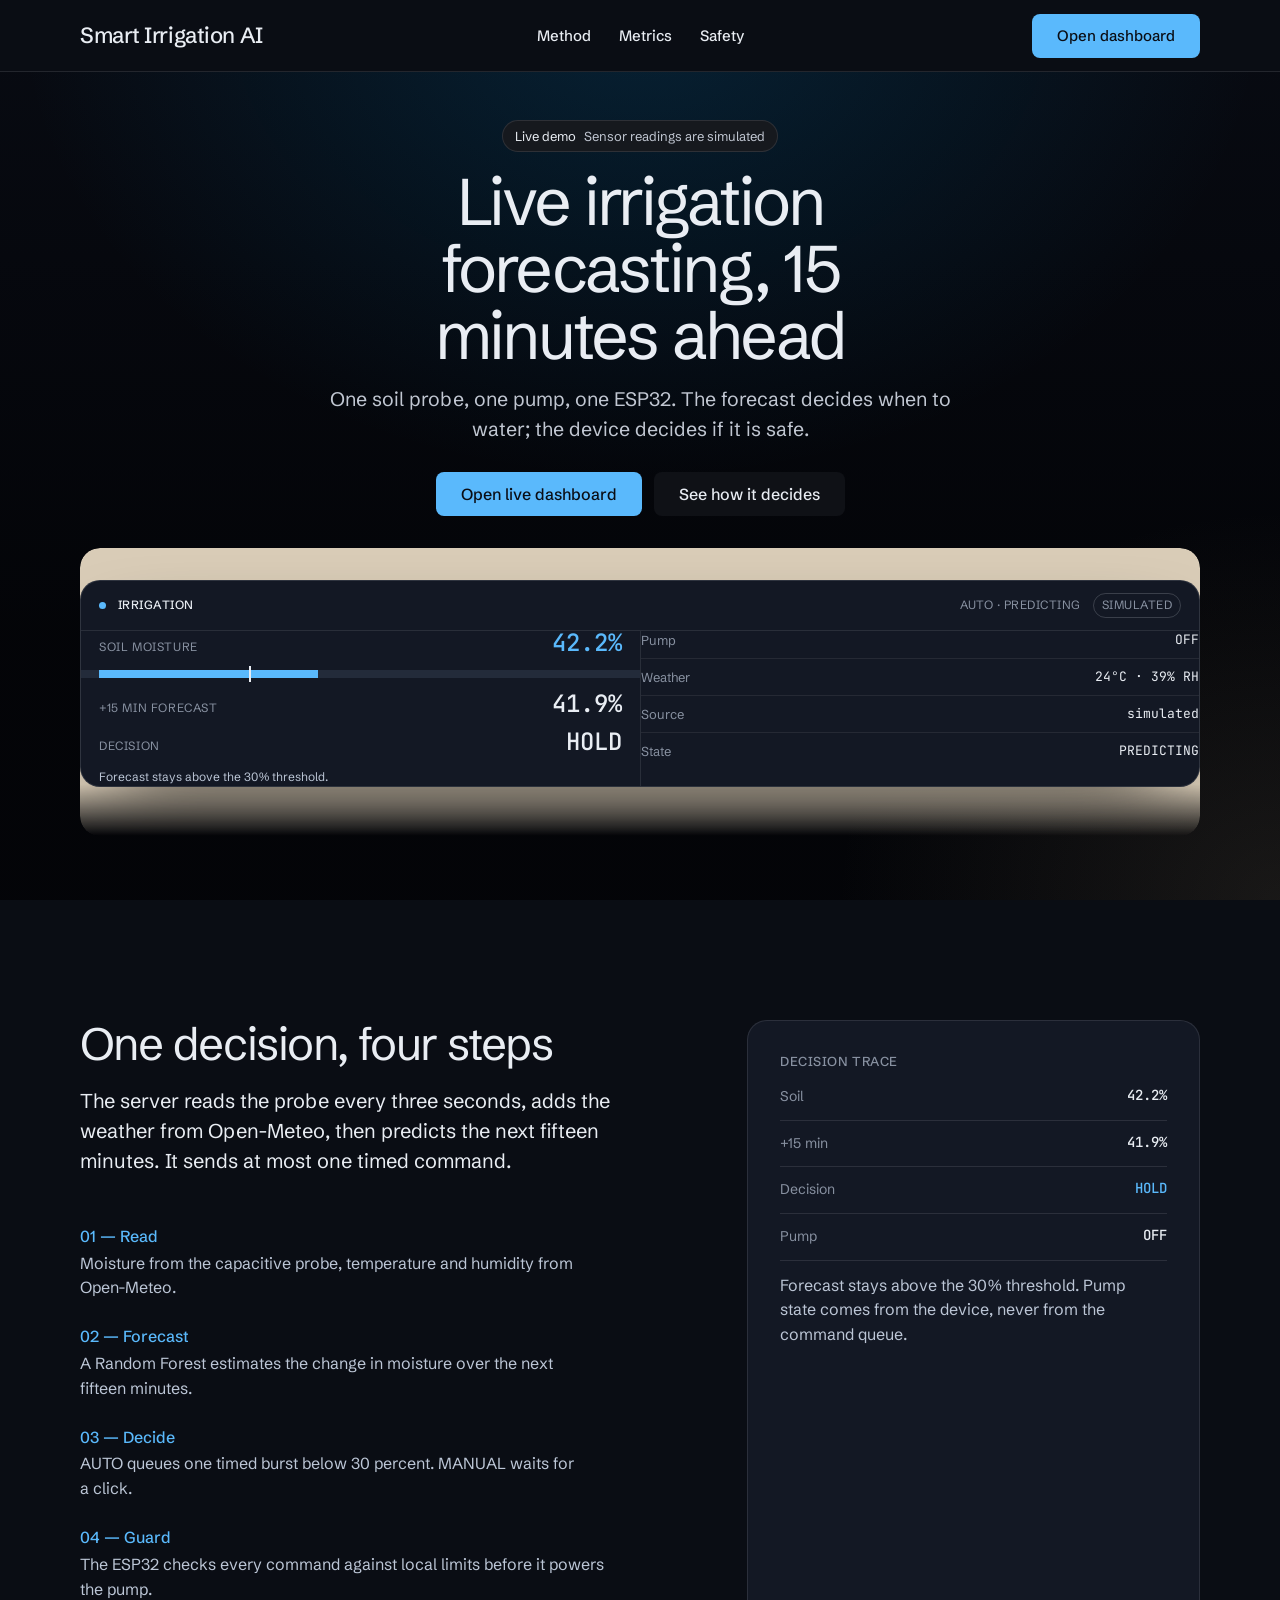
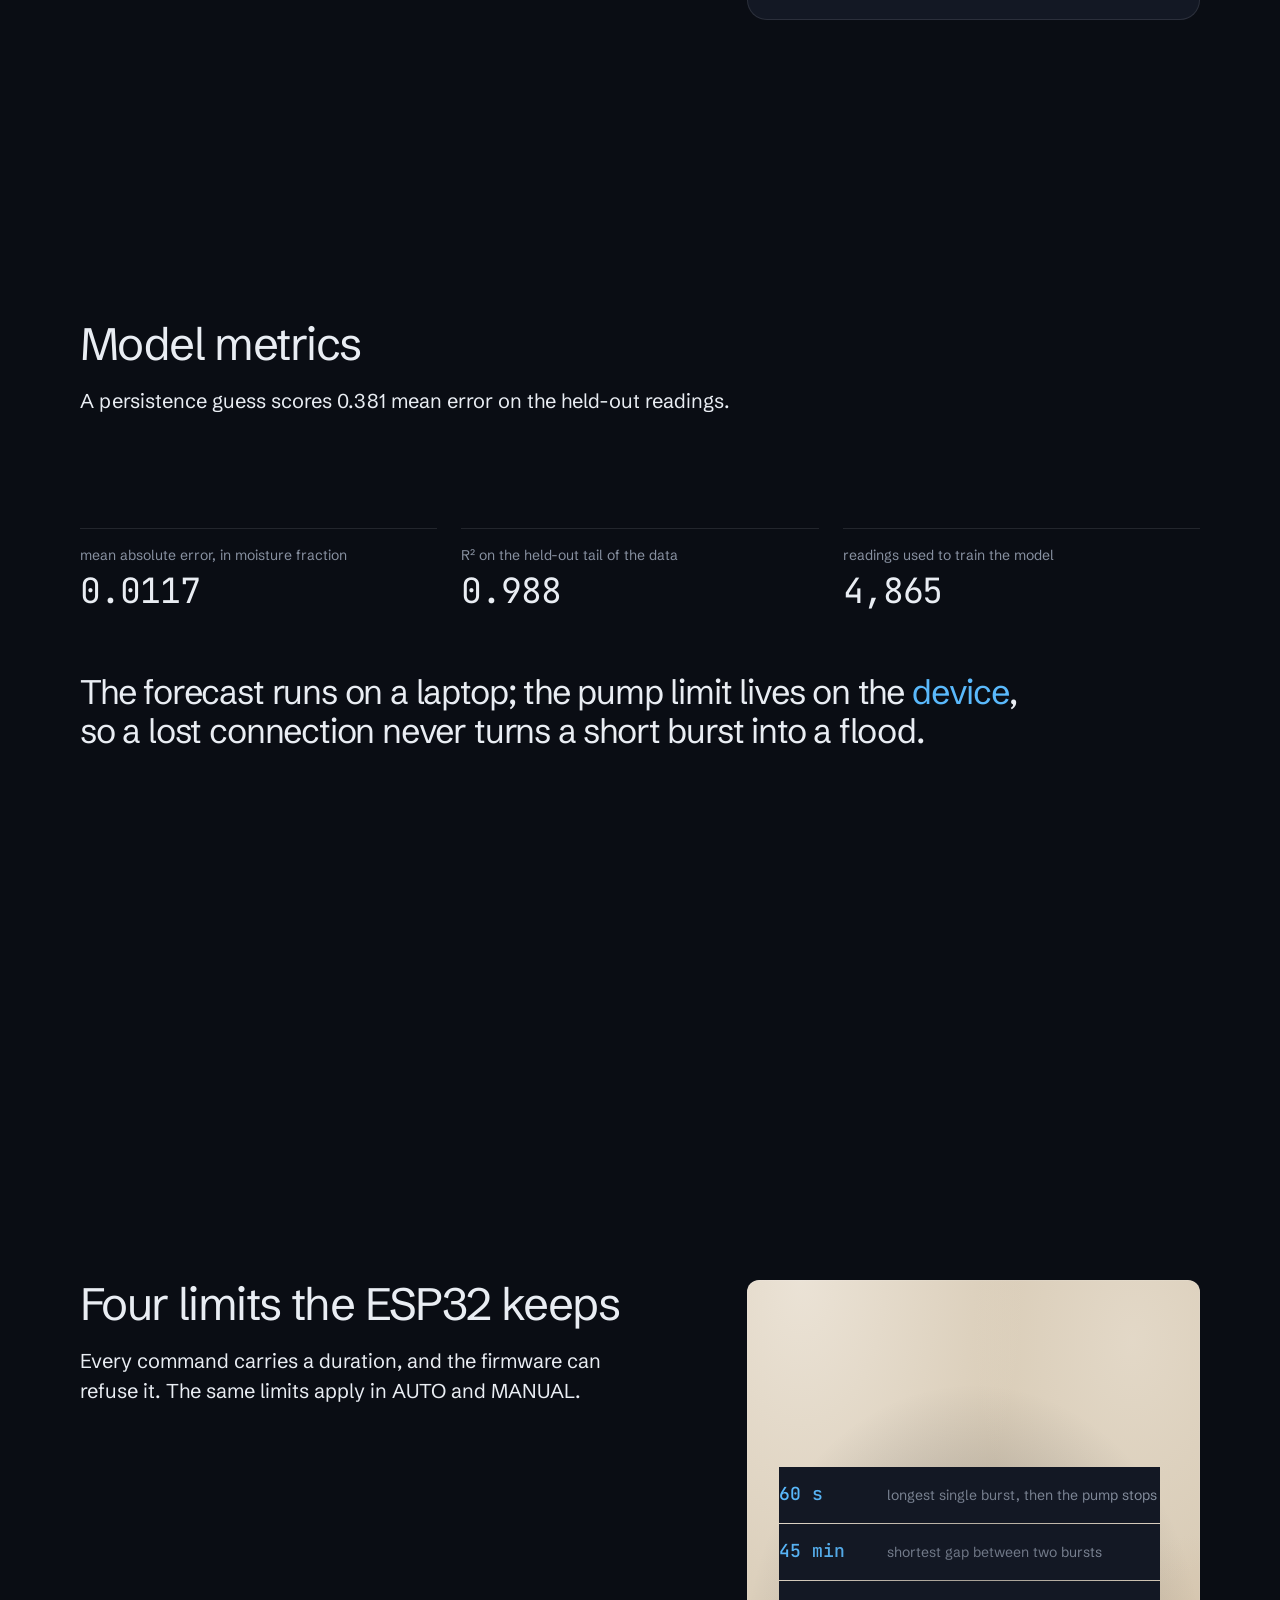
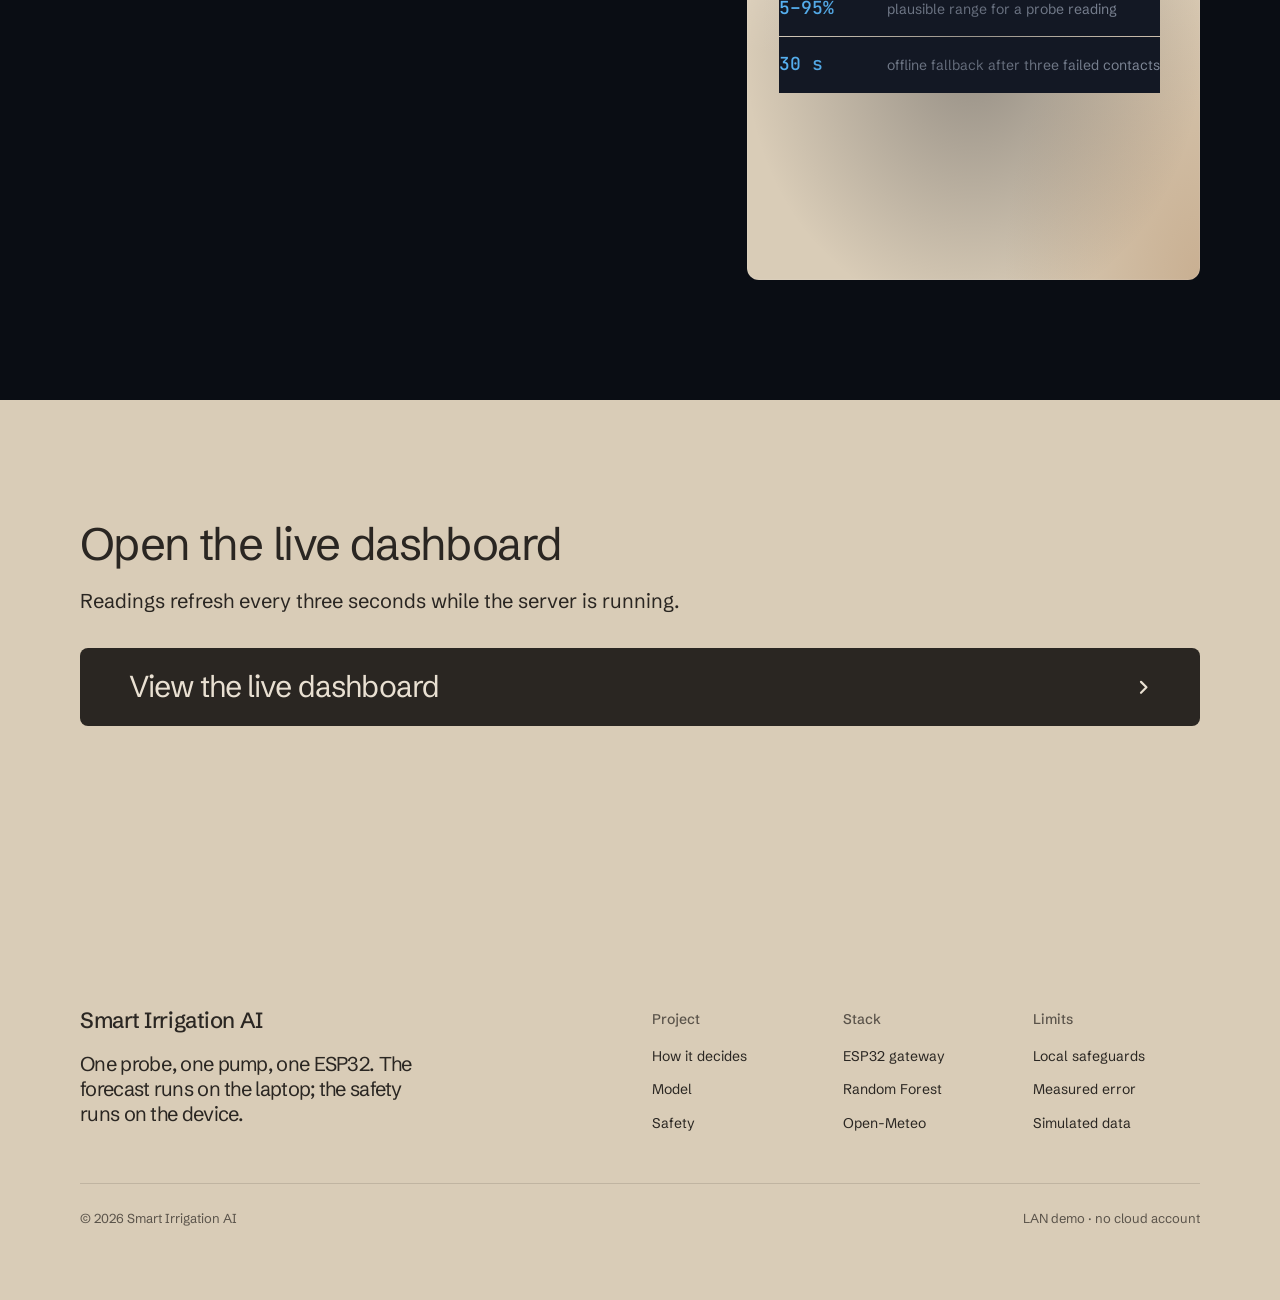
==== site/index.html @ a6241769 "feat: add public project site served at /site/" ====
<!doctype html>
<!-- type: software
     deal: hero centred, nav-centre, close-type, footer-statement, surface-pairs, tonal buttons, wordmark;
     grounds deep on the hero and topglow over the nav and hero; effect none (no shader for this build);
     moment word-highlight in the proof statement. Palette blue-black-cornflower: a near-black ground and
     a blue accent suit an AI tool and keep the live readout, not the page, the brightest thing on screen. -->
<html lang="en" data-type="software" data-radius="soft" data-ground="sand" data-buttons="tonal" data-motion>
<head>
<meta charset="utf-8">
<meta name="viewport" content="width=device-width, initial-scale=1, viewport-fit=cover">
<title>Smart Irrigation AI: live irrigation forecasting for one probe and one pump</title>
<meta name="description" content="A Random Forest forecasts soil moisture fifteen minutes ahead from one probe and the weather. The live dashboard shows every decision, and the ESP32 enforces the pump limits locally.">
<meta property="og:type" content="website">
<meta property="og:title" content="Smart Irrigation AI: live irrigation forecasting for one probe and one pump">
<meta property="og:description" content="One soil probe, one pump, one ESP32. See the forecast and the pump decision update live.">
<meta name="twitter:card" content="summary_large_image">
<link rel="icon" href="favicon.svg" type="image/svg+xml">
<meta name="theme-color" content="#0a0d14">
<!-- <link rel="canonical" href="https://the-client-domain.example/"> -->
<meta name="site-kind" content="software">
<meta name="page-type" content="software">
<link rel="preconnect" href="https://fonts.googleapis.com">
<link rel="preconnect" href="https://fonts.gstatic.com" crossorigin>
<link href="https://fonts.googleapis.com/css2?family=Schibsted+Grotesk:wght@400..700&family=JetBrains+Mono:wght@400..500&display=swap" rel="stylesheet">
<link rel="stylesheet" href="assets/system.css">
<link rel="stylesheet" href="assets/ui/cards.css">
<link rel="stylesheet" href="assets/motion/motion.css">
<link rel="stylesheet" href="assets/backgrounds/backgrounds.css">
<link rel="stylesheet" href="assets/layout/layout.css">
<link rel="stylesheet" href="assets/icons/icon.css">
<style>
:root {
  --p-bg: #0a0d14; --p-surface: #131824; --p-ink: #e9edf3; --p-muted: #8891a1;
  --p-accent: #5ab9fc; --p-accent-ink: #0a0d14; --p-action: #5ab9fc; --p-action-ink: #0a0d14;
  --p-inv-bg: #e9edf3; --p-inv-surface: #d7dbe1; --p-inv-ink: #0a0d14; --p-inv-muted: #54575f;
  --p-inv-accent: #0a0d14; --p-inv-accent-ink: #e9edf3; --p-inv-action: #0a0d14; --p-inv-action-ink: #e9edf3;
  --font-display: "Schibsted Grotesk", system-ui, sans-serif;
  --font-text: "Schibsted Grotesk", system-ui, sans-serif;
  --font-mono: "JetBrains Mono", ui-monospace, "SFMono-Regular", Menlo, Consolas, monospace;
  --display-weight: 400;
  --display-tracking: -0.035em;
  --display-tracking-xl: -0.042em;
  --ly-scale: 0.98;
}
</style>
<script>document.documentElement.classList.add('m-enter');setTimeout(()=>document.documentElement.classList.add('m-enter-done'),700)</script>
<script src="assets/backgrounds/backgrounds.js"></script>
<script>document.documentElement.classList.add('mo-js');setTimeout(()=>document.documentElement.classList.add('mo-safe'),2500)</script>
<link rel="modulepreload" href="assets/moments/moments.js">
<link rel="modulepreload" href="assets/moments/lib.js">
<link rel="modulepreload" href="assets/moments/word-highlight/moment.js">
<link rel="stylesheet" href="assets/moments/word-highlight/moment.css">
<style>
  /* the live readout window: the dashboard's own five readouts, not a generic mock */
  .live-window { width: min(880px, calc(100% - 2 * var(--s-6))); background: #131824;
    border: 1px solid rgb(233 237 243 / .13); border-radius: var(--r-lg); overflow: hidden;
    box-shadow: 0 30px 80px -40px rgb(0 0 0 / .9); font: 400 14px/1.4 var(--font-text); }
  .live-window__bar { display: flex; align-items: center; gap: var(--s-3); padding: 12px 18px;
    border-bottom: 1px solid rgb(233 237 243 / .1); color: var(--p-muted); font-size: 12px; letter-spacing: .04em; }
  .live-window__bar i { width: 7px; height: 7px; border-radius: 50%; background: var(--p-accent); }
  .live-window__bar b { color: var(--p-ink); font-weight: 500; }
  .live-window__bar .sp { flex: 1; }
  .live-window__tag { padding: 3px 8px; border: 1px solid rgb(233 237 243 / .18); border-radius: 99px; }
  .hero--centred .hero__window > .live-window { width: 100%; }
  .live-window__body { display: grid; grid-template-columns: minmax(0, 1fr) minmax(0, 1fr); gap: 1px;
    background: rgb(233 237 243 / .1); }
  .live-window__main, .live-window__side { background: #131824; padding: 0; }
  .live-window__main > *, .live-window__side > * { padding-inline: 18px; }
  .live-window__main { display: grid; gap: 14px; align-content: start; }
  .readout { display: flex; align-items: baseline; justify-content: space-between; gap: var(--s-3); }
  .readout span { color: var(--p-muted); font-size: 12px; letter-spacing: .05em; text-transform: uppercase; }
  .readout b { font: 500 24px/1 var(--font-mono); color: var(--p-ink); font-variant-numeric: tabular-nums; }
  .readout b.hi { color: var(--p-accent); }
  .gauge { height: 8px; background: #232b3a; position: relative; }
  .gauge i { display: block; height: 100%; width: 42%; background: var(--p-accent); }
  .gauge em { position: absolute; left: 30%; top: -4px; width: 2px; height: 16px; background: var(--p-ink); }
  .live-window__note { color: #bcc6d6; font-size: 12px; }
  .hero__c .btn--secondary { background: #202a3a; border: 1px solid rgb(233 237 243 / .28); }
  .statement-line { margin: var(--s-8) 0 0; font-size: 34px; }

  .live-window__side { display: grid; gap: 0; align-content: start; }
  .live-window__side div { display: flex; justify-content: space-between; gap: var(--s-3); padding: 9px 0;
    border-bottom: 1px solid rgb(233 237 243 / .08); font-size: 13px; }
  .live-window__side div:first-child { padding-top: 0; }
  .live-window__side div:last-child { border-bottom: 0; }
  .live-window__side dt { color: var(--p-muted); }
  .live-window__side dd { margin: 0; font-family: var(--font-mono); color: var(--p-ink); }
  .step-list { list-style: none; margin: var(--s-6) 0 0; padding: 0; display: grid; gap: var(--s-5); }
  .step-list b { display: block; font-weight: 500; color: var(--p-accent); }
  .step-list p { color: #bcc6d6; font-size: 16px; margin-top: 2px; }
  .trace { border: 1px solid var(--line); border-radius: var(--r-lg); background: var(--surface); padding: var(--s-6); min-height: 600px; }
  .trace h3 { margin: 0 0 var(--s-4); font: 500 13px/1.3 var(--font-text); color: var(--muted); letter-spacing: .04em; text-transform: uppercase; }
  .trace dl { display: grid; gap: var(--s-3); }
  .trace dl div { display: flex; justify-content: space-between; gap: var(--s-3); padding-bottom: var(--s-3);
    border-bottom: 1px solid var(--line); }
  .trace dl div:last-child { border: 0; padding-bottom: 0; }
  .trace dt { color: var(--muted); font-size: var(--t-small); }
  .trace dd { margin: 0; font: 500 14px/1.4 var(--font-mono); color: var(--ink); text-align: right; }
  .trace dd.ok { color: var(--p-accent); }
  .trace .why { grid-column: 1 / -1; color: #bcc6d6; font-size: 16px; }
  .stats { display: grid; grid-template-columns: repeat(3, minmax(0, 1fr)); column-gap: var(--gutter); row-gap: var(--s-6); margin-top: var(--s-8); }
  .stat { border-top: 1px solid var(--line); padding-top: var(--s-4); display: grid; gap: var(--s-2); }
  .stat .t-stat { font-family: var(--font-mono); letter-spacing: -.03em; }
  .stat p:last-child { color: var(--muted); font-size: var(--t-small); }
  .limit-panel { padding: var(--s-5) var(--s-6); min-height: 600px; display: flex; align-items: center; }
  footer.closing > .wrap > * { min-width: 0; }
  .btn--wide { max-width: 100%; }
  @media (min-width: 1280px) {
    #safety { padding-top: 180px; }
  }
  .limit-list { margin: 0; padding: 0; list-style: none; display: grid; gap: 1px; background: var(--line); }
  .limit-list li { display: grid; grid-template-columns: 92px minmax(0, 1fr); gap: var(--s-4); align-items: baseline;
    background: var(--surface); padding: var(--s-4) 0; }
  .limit-list b { font: 500 18px/1.2 var(--font-mono); color: var(--p-accent); }
  .limit-list span { color: var(--muted); font-size: var(--t-small); }
  @media (max-width: 639px) {
    .live-window { width: calc(100% - 2 * var(--s-4)); }
    .live-window__bar .sp ~ .live-window__tag { display: none; }
    .live-window__body { grid-template-columns: 1fr; }
    .live-window__side { display: none; }
    .stats { grid-template-columns: 1fr; gap: var(--s-4); }
    .limit-list li { grid-template-columns: 76px minmax(0, 1fr); }
  }
  @media (max-width: 1279px) {
    .trace { min-height: 0; }
    .limit-panel { min-height: 0; display: block; }
  }
  @media (min-width: 640px) and (max-width: 1023px) {
    .closing__links .footer__col { grid-column: auto / span 4; }
  }
  @media (max-width: 640px) {
    .nav:not(.is-open) .nav__actions { display: none; }
    .nav:not(.is-open) .nav__actions + .nav__toggle { margin-left: auto; }
    .hero__c .pill { width: 100%; justify-content: center; }
  }
</style>
</head>
<body>
<!-- NAV: nav-centre, wordmark, tonal buttons -->
<header class="nav nav--centre">
  <div class="wrap nav__bar">
    <a class="skip-link" href="#top">Skip to content</a>
    <a class="nav__logo" href="#top">Smart Irrigation AI</a>
    <nav class="nav__links" aria-label="Main">
      <div class="nav__item"><a class="nav__link" href="#how">Method</a></div>
      <div class="nav__item"><a class="nav__link" href="#proof">Metrics</a></div>
      <div class="nav__item"><a class="nav__link" href="#safety">Safety</a></div>
    </nav>
    <div class="nav__actions"><a class="btn btn--primary" href="/">Open dashboard</a></div>
    <button class="nav__toggle" type="button" aria-expanded="false" aria-label="Menu"><svg width="18" height="18" viewBox="0 0 18 18" aria-hidden="true"><path d="M2 5h14M2 13h14" stroke="currentColor" stroke-width="1.6" stroke-linecap="round"/></svg></button>
  </div>
</header>

<main id="top" class="bg-topglow">
  <section class="hero hero--centred bg-deep" data-enter aria-labelledby="hero-h">
    <div class="wrap"><div class="hero-text">
      <div class="hero__c">
        <a class="pill" href="#safety"><span>Live demo</span><span class="muted">Sensor readings are simulated</span></a>
        <h1 id="hero-h">Live irrigation forecasting, 15 minutes ahead</h1>
        <p class="hero__lead">One soil probe, one pump, one ESP32. The forecast decides when to water; the device decides if it is safe.</p>
        <div class="btn-row"><a class="btn btn--primary" href="/">Open live dashboard</a><a class="btn btn--secondary" href="#how">See how it decides</a></div>
      </div>
      <div class="hero__window" data-visual role="img" aria-label="Live readout: soil moisture 42.2 percent, fifteen-minute forecast 41.9 percent, decision hold, pump off, device online, source simulated">
        <div class="live-window ly-piece" aria-hidden="true">
          <div class="live-window__bar"><i></i><b>IRRIGATION</b><span class="sp"></span><span>AUTO · PREDICTING</span><span class="live-window__tag">SIMULATED</span></div>
          <div class="live-window__body">
            <div class="live-window__main">
              <div class="readout"><span>Soil moisture</span><b class="hi">42.2%</b></div>
              <div class="gauge"><i></i><em></em></div>
              <div class="readout"><span>+15 min forecast</span><b>41.9%</b></div>
              <div class="readout"><span>Decision</span><b>HOLD</b></div>
              <p class="live-window__note">Forecast stays above the 30% threshold.</p>
            </div>
            <div class="live-window__side">
              <div><dt>Pump</dt><dd>OFF</dd></div>
              <div><dt>Weather</dt><dd>24°C · 39% RH</dd></div>
              <div><dt>Source</dt><dd>simulated</dd></div>
              <div><dt>State</dt><dd>PREDICTING</dd></div>
            </div>
          </div>
        </div>
      </div>
    </div></div>
  </section>

<section class="section" id="how" aria-labelledby="how-h">
  <div class="wrap grid grid--top">
    <div class="span-6">
      <div class="section-head">
        <h2 id="how-h">One decision, four steps</h2>
        <p>The server reads the probe every three seconds, adds the weather from Open-Meteo, then predicts the next fifteen minutes. It sends at most one timed command.</p>
      </div>
      <ol class="step-list">
        <li><div><b>01 — Read</b><p>Moisture from the capacitive probe, temperature and humidity from Open-Meteo.</p></div></li>
        <li><div><b>02 — Forecast</b><p>A Random Forest estimates the change in moisture over the next fifteen minutes.</p></div></li>
        <li><div><b>03 — Decide</b><p>AUTO queues one timed burst below 30 percent. MANUAL waits for a click.</p></div></li>
        <li><div><b>04 — Guard</b><p>The ESP32 checks every command against local limits before it powers the pump.</p></div></li>
      </ol>
    </div>
    <div class="span-5 start-8">
      <div class="trace" data-ui>
        <h3>Decision trace</h3>
        <dl>
          <div><dt>Soil</dt><dd>42.2%</dd></div>
          <div><dt>+15 min</dt><dd>41.9%</dd></div>
          <div><dt>Decision</dt><dd class="ok">HOLD</dd></div>
          <div><dt>Pump</dt><dd>OFF</dd></div>
          <p class="why">Forecast stays above the 30% threshold. Pump state comes from the device, never from the command queue.</p>
        </dl>
      </div>
    </div>
  </div>
</section>

<section class="section statement" id="proof" aria-labelledby="proof-h">
  <div class="wrap">
    <div class="section-head">
      <h2 id="proof-h">Model metrics</h2>
      <p>A persistence guess scores 0.381 mean error on the held-out readings.</p>
    </div>
    <div class="stats">
      <div class="stat"><p class="t-stat">0.0117</p><p class="t-small muted">mean absolute error, in moisture fraction</p></div>
      <div class="stat"><p class="t-stat">0.988</p><p class="t-small muted">R² on the held-out tail of the data</p></div>
      <div class="stat"><p class="t-stat">4,865</p><p class="t-small muted">readings used to train the model</p></div>
    </div>
    <p class="mo-wh__text statement-line" data-moment="word-highlight">The forecast runs on a laptop; the pump limit lives on the <strong>device</strong>, so a lost connection never turns a short burst into a flood.</p>
  </div>
</section>

<section class="section" id="safety" aria-labelledby="safety-h">
  <div class="wrap grid grid--top">
    <div class="span-6">
      <div class="section-head">
        <h2 id="safety-h">Four limits the ESP32 keeps</h2>
        <p>Every command carries a duration, and the firmware can refuse it. The same limits apply in AUTO and MANUAL.</p>
      </div>
    </div>
    <div class="span-5 start-8">
      <div class="panel limit-panel" data-ui>
        <ul class="limit-list">
          <li><b>60 s</b><span>longest single burst, then the pump stops</span></li>
          <li><b>45 min</b><span>shortest gap between two bursts</span></li>
          <li><b>5–95%</b><span>plausible range for a probe reading</span></li>
          <li><b>30 s</b><span>offline fallback after three failed contacts</span></li>
        </ul>
      </div>
    </div>
  </div>
</section>
</main>

<footer class="footer closing footer--statement" id="contact" aria-labelledby="close-h">
  <div class="wrap">
    <div class="closing__cta close--type">
      <div class="section-head">
        <h2 id="close-h">Open the live dashboard</h2>
        <p>Readings refresh every three seconds while the server is running.</p>
      </div>
      <a class="btn btn--primary btn--xl btn--wide" href="/">View the live dashboard<svg class="m-arrow" viewBox="0 0 12 12" aria-hidden="true"><path class="m-arrow__stem" d="M1 6h8"/><path class="m-arrow__head" d="M4.5 2.5 8 6l-3.5 3.5"/></svg></a>
    </div>
    <div class="closing__links">
      <div class="grid">
        <div class="span-6 stack-4">
          <a class="nav__logo" href="#top">Smart Irrigation AI</a>
          <p class="footer__lede">One probe, one pump, one ESP32. The forecast runs on the laptop; the safety runs on the device.</p>
        </div>
        <div class="span-2 footer__col"><h3>Project</h3><ul><li><a href="#how">How it decides</a></li><li><a href="#proof">Model</a></li><li><a href="#safety">Safety</a></li></ul></div>
        <div class="span-2 footer__col"><h3>Stack</h3><ul><li><a href="#how">ESP32 gateway</a></li><li><a href="#how">Random Forest</a></li><li><a href="#how">Open-Meteo</a></li></ul></div>
        <div class="span-2 footer__col"><h3>Limits</h3><ul><li><a href="#safety">Local safeguards</a></li><li><a href="#proof">Measured error</a></li><li><a href="#top">Simulated data</a></li></ul></div>
      </div>
      <div class="footer__legal"><span>&copy; 2026 Smart Irrigation AI</span><span>LAN demo · no cloud account</span></div>
    </div>
  </div>
</footer>

<script type="module" src="assets/system.js"></script>
<script type="module" src="assets/motion/motion.js"></script>
<script type="module" src="assets/layout/layout.js"></script>
</body>
</html>
---- site/assets/system.css ----
/*
  taste-skill system.css - the one system for the page. Link it first, then assets/ui/cards.css (the
  feature card, its panel and the fragment placements), then set the palette (--p-*), the fonts and
  the radius set on :root in the page (node scripts/start.mjs prints that block).
  Do not add a second grid, spacing scale, type scale, radius scale, button or card style.
*/

/* ---------------------------------------------------------------- tokens */
:root {
  /* palette (hex only; fx.js reads --bg --surface --ink --muted --accent --accent-ink) */
  --p-bg: #ffffff;
  --p-surface: #f4f4f4;
  --p-ink: #111111;
  --p-muted: #6b6b6b;
  --p-accent: #1a4be0;
  --p-accent-ink: #ffffff;
  --p-action: #1a4be0;      /* buttons, links, focus: the accent, or the ink when the accent is too pale */
  --p-action-ink: #ffffff;
  --p-inv-bg: #111111;
  --p-inv-surface: #1c1c1c;
  --p-inv-ink: #f4f4f4;
  --p-inv-muted: #a3a3a3;
  --p-inv-accent: #ffffff;
  --p-inv-accent-ink: #111111;
  --p-inv-action: #ffffff;
  --p-inv-action-ink: #111111;
  /* the lit ground behind UI and in the closing band (references/cards.md), one per page, tech pages only
     (none on kind other, which is flat): <html data-ground="sand|sky|sage|painting">. system.js gives it to every ground
     that holds UI, on light and dark pages alike; --hue on one panel changes only its accent */
  --ground-bg: #d9ccb7; --ground-surface: #e9e0d2; --ground-ink: #2a2622; --ground-muted: #5a534a; --ground-accent: #a8794a;

  /* fonts */
  --font-display: system-ui, -apple-system, "Segoe UI", sans-serif;
  --font-text: system-ui, -apple-system, "Segoe UI", sans-serif;
  --font-mono: ui-monospace, "SFMono-Regular", Menlo, Consolas, monospace;
  --display-weight: 400;    /* headlines 400; 500 on a tech page (software, gaming, hardware) */
  --display-tracking: -0.025em;

  /* the page rhythm (references/layout-v4.md): one section per screen. The header is fixed and
     --nav tall; every section is padded --padt above and --padb (plus the phone action bar, --bar)
     below, and is exactly one or two screens tall (--h: 1 or 2; --hm on a phone). The hero's words
     start --hgap under the header and its content ends --hpadb above the fold. */
  --nav: 72px;
  --padt: 120px;
  --padb: 72px;
  --hgap: 48px;
  --hpadb: 64px;
  --bar: 0px;
  /* grid: one .wrap (alias .container) for the header, every section and the footer, the same
     --gut on both sides: 1280 wide at x 80-1360 at 1440, 342 at x 24-366 at 390 */
  --container: 1280px;
  --gut: 80px;
  --pad: var(--gut);
  --gutter: 24px;

  /* spacing: 4/8 scale */
  --s-1: 4px;  --s-2: 8px;  --s-3: 12px; --s-4: 16px; --s-5: 24px;
  --s-6: 32px; --s-7: 48px; --s-8: 64px; --s-9: 96px; --s-10: 128px;
  --section: 40px;      /* only a .section outside main (the kit's demo pages); every main > section and
                           footer.closing take --padt and --padb */
  --section-band: 56px; /* the same for an older footer outside footer.closing */
  --head-gap: 48px;     /* the one heading-to-content gap, 32 on a phone (layout.css reads it as --ly-head-gap) */
  --card-pad: 16px;     /* card padding (cards.css sets its own for cards with a panel) */
  --card-gap: 16px;     /* gap between cards */

  /* type scale (the only sizes on the page) */
  --t-label: 13px;
  --t-small: 14px;
  --t-body: 16px;
  --t-lead: 18px;
  --t-card: 18px;
  --t-h3: 24px;
  /* straight lines from the phone size at 390 to the desktop size at 1440 (system.md's table) */
  --t-h2: clamp(30px, 1.72vw + 23.3px, 48px);
  --t-h1: clamp(38px, 3.24vw + 25.4px, 72px);
  /* a big number stays a step under the h2 (VI-11): 38 at 1440, 28 at 390, so it never reads as a
     section heading; a stats row and a price set their own, smaller still */
  --t-stat: clamp(28px, .952vw + 24.29px, 38px);

  /* radius: one scale (soft by default; data-radius on <html> switches it) */
  --r-sm: 8px;  --r-md: 12px; --r-lg: 20px; --r-btn: 8px;

  /* controls (fixed here; a page never adds its own) */
  --btn-h: 44px;
  --btn-h-sm: 36px;
  --nav-h: var(--nav);  /* the older name, kept for the kit's files */
  --icon: 16px;         /* small icons: socials, menu chevrons, mono brand marks */

  /* motion: the one UI ease-out (motion.css --m-ease and ui/base.css --u-ease read it; references/motion.md) */
  --ease: cubic-bezier(.2, .8, .2, 1);
  --dur: 180ms;
}
html[data-radius="sharp"] { --r-sm: 4px; --r-md: 6px;  --r-lg: 8px;  --r-btn: 4px; }
html[data-radius="soft"]  { --r-sm: 8px; --r-md: 12px; --r-lg: 20px; --r-btn: 8px; }
html[data-radius="round"] { --r-sm: 10px; --r-md: 16px; --r-lg: 24px; --r-btn: 999px; }
/* the four lit grounds (references/cards.md); sand is the default above. painting goes with
   painterly-landscape (x.ai's daylight sky over olive hills) */
html[data-ground="sky"]      { --ground-bg: #c6d3df; --ground-surface: #d6e0e9; --ground-ink: #25303a; --ground-muted: #4d5964; --ground-accent: #3f6a92; }
html[data-ground="sage"]     { --ground-bg: #cdd6c6; --ground-surface: #dce3d6; --ground-ink: #262d24; --ground-muted: #535b51; --ground-accent: #6c8e63; }
html[data-ground="painting"] { --ground-bg: #79a8d6; --ground-surface: #a6c4e2; --ground-ink: #16212c; --ground-muted: #273949; --ground-accent: #9c9b3c; }
/* cards.css takes its card and panel radii from this scale */
html[data-radius] .card { --c-r: var(--r-lg); }
html[data-radius] .panel { --p-r: var(--r-md); }

/* a phone: the header 56, the sections padded 96 / 48, the hero's words 40 under the header and its
   content ending 24 above the fold, 24 at both sides, 12 between columns */
@media (max-width: 639px) {
  :root { --nav: 56px; --padt: 96px; --padb: 48px; --hgap: 40px; --hpadb: 24px; --gut: 24px; --gutter: 12px; --card-gap: 12px; --head-gap: 32px; }
}
@media (min-width: 640px) {
  :root { --gut: 48px; --section: 48px; --section-band: 72px; --card-pad: 24px; }
}
@media (min-width: 1024px) {
  :root { --gut: 80px; --section: 56px; --section-band: 96px; --card-gap: 24px;
          --t-lead: 20px; --t-card: 20px; --t-h3: 28px; }
  /* a place (and a local service): the 1200 column at x 120-1320 */
  html[data-type="place"] { --gut: 120px; --container: 1200px; }
}
/* a place (VI-06, ST-96, PH-23): its own smaller type (h1 48/53 and 32/37, h2 32/40 and 24/30, titles
   and the sub-line 20 and 18), the Recipe 3 hero's gap under its photograph (40, 24 on a phone),
   square photographs and cards and 2px buttons, whatever data-radius and data-buttons say */
:root[data-type="place"] {
  --hgap: 40px;
  --t-h1: clamp(32px, 1.524vw + 26.06px, 48px);
  --t-h2: clamp(24px, .762vw + 21px, 32px);
  --t-h3: clamp(20px, .381vw + 18.51px, 24px);
  --r-sm: 2px; --r-md: 0px; --r-lg: 0px; --r-btn: 2px;
}
:root[data-type="place"] :is(h1, .t-h1) { line-height: 1.104; }
:root[data-type="place"] :is(h2, .t-h2) { line-height: 1.25; }
@media (max-width: 639px) {
  :root[data-type="place"] { --hgap: 24px; }
  :root[data-type="place"] :is(h1, .t-h1) { line-height: 1.156; }
}

/* ---------------------------------------------------------------- grounds (at most three) */
:root, .ground-base {
  --bg: var(--p-bg); --surface: var(--p-surface); --ink: var(--p-ink); --muted: var(--p-muted);
  --accent: var(--p-accent); --accent-ink: var(--p-accent-ink); --card: var(--p-surface);
  --action: var(--p-action); --action-ink: var(--p-action-ink);
}
.ground-surface {
  --bg: var(--p-surface); --surface: var(--p-bg); --ink: var(--p-ink); --muted: var(--p-muted);
  --accent: var(--p-accent); --accent-ink: var(--p-accent-ink); --card: var(--p-bg);
  --action: var(--p-action); --action-ink: var(--p-action-ink);
}
.ground-inverse {
  --bg: var(--p-inv-bg); --surface: var(--p-inv-surface); --ink: var(--p-inv-ink); --muted: var(--p-inv-muted);
  --accent: var(--p-inv-accent); --accent-ink: var(--p-inv-accent-ink); --card: var(--p-inv-surface);
  --action: var(--p-inv-action); --action-ink: var(--p-inv-action-ink);
}
:root, .ground-base, .ground-surface, .ground-inverse {
  --line: color-mix(in oklab, var(--ink) 11%, transparent);
  --line-strong: color-mix(in oklab, var(--ink) 20%, transparent);
  /* effects (fx.js) and UI fragments (assets/ui) take the colours of the ground they sit on */
  --fx-bg: var(--bg); --fx-surface: var(--surface); --fx-ink: var(--ink); --fx-muted: var(--muted);
  --fx-accent: var(--accent); --fx-accent-ink: var(--accent-ink);
  --ui-font: var(--font-text); --ui-mono: var(--font-mono); --ui-radius: var(--r-md);
}
.ground-base, .ground-surface, .ground-inverse { background: var(--bg); color: var(--ink); }

/* ---------------------------------------------------------------- base */
*, *::before, *::after { box-sizing: border-box; }
/* an anchor lands on the section's top (the judge's frame): the fixed header covers --nav of its --padt */
html { -webkit-text-size-adjust: 100%; scroll-padding-top: 0; scroll-behavior: auto; margin: 0; }
body {
  margin: 0; background: var(--bg); color: var(--ink);
  font: 400 var(--t-body)/1.55 var(--font-text);
  -webkit-font-smoothing: antialiased; text-rendering: optimizeLegibility; overflow-x: clip;
}
img, svg, video, canvas { display: block; max-width: 100%; }
/* hidden means hidden, also on an img the line above makes a block (a menu tab's photograph, a peek photograph) */
[hidden] { display: none !important; }
img, video { height: auto; }
a { color: inherit; text-decoration: none; }
button { font: inherit; color: inherit; }
h1, h2, h3, h4, p, ul, ol, figure, blockquote { margin: 0; }
ul, ol { padding: 0; list-style: none; }
h1, h2, h3, h4 {
  font-family: var(--font-display); font-weight: var(--display-weight);
  letter-spacing: var(--display-tracking); text-wrap: balance; overflow-wrap: break-word;
  /* a long word (a German compound at 390) breaks at a syllable with a hyphen, in the language of <html lang>;
     only words of 10 letters or more, 4 at least on each side, so a short English heading never breaks */
  hyphens: auto; -webkit-hyphens: auto; hyphenate-limit-chars: 10 4 4;
}
h1, .t-h1 { font-size: var(--t-h1); line-height: 1.04; }
h2, .t-h2 { font-size: var(--t-h2); line-height: 1.1; }
h3, .t-h3 { font-size: var(--t-h3); line-height: 1.2; }
h4, .t-card { font-family: var(--font-text); font-weight: 500; font-size: var(--t-card); line-height: 1.3; letter-spacing: -0.01em; }
p { text-wrap: pretty; }
.t-lead  { font-size: var(--t-lead); line-height: 1.5; }
.t-body  { font-size: var(--t-body); line-height: 1.55; }
.t-small { font-size: var(--t-small); line-height: 1.5; }
.t-label { font-size: var(--t-label); font-weight: 500; line-height: 1.4; letter-spacing: 0.01em; }
.t-stat  { font-family: var(--font-display); font-weight: var(--display-weight); font-size: var(--t-stat);
           line-height: 1; letter-spacing: var(--display-tracking); font-variant-numeric: tabular-nums; }
.muted { color: var(--muted); }
.mono  { font-family: var(--font-mono); }
.measure { max-width: 62ch; }
:focus-visible { outline: 2px solid var(--action); outline-offset: 2px; border-radius: 2px; }
::selection { background: color-mix(in oklab, var(--accent) 30%, transparent); }

/* ---------------------------------------------------------------- grid */
.wrap, .container { width: min(100% - 2 * var(--gut), var(--container)); margin-inline: auto; padding-inline: 0; }
.grid { display: grid; grid-template-columns: repeat(12, minmax(0, 1fr)); column-gap: var(--gutter); row-gap: var(--card-gap); }
.grid > * { min-width: 0; grid-column: 1 / -1; }
.section { padding-block: var(--section); }

/* ---------------------------------------------------------------- one section per screen
   The page is a stack of screens. Framed at scrollY = k x the screen height, a shot shows exactly one
   section: the hero alone on the first screen, every other section (and footer.closing, the close and
   the footer in one) exactly one or two screens tall, its h2 first, --padt under its top. Heights
   and padding do it: no pinning, snapping or script.
     <section class="section" id=".." style="--h: 2">     (2 screens; --hm sets a phone's count alone)
       <div class="wrap"> the h2 first, then the content </div>     (the one in-flow child)
     </section>
   A layer (a full-bleed photograph or ground behind the words) is an <img class="layer" aria-hidden="true">
   beside the .wrap. Content must fit: one screen holds 708px of content at 1440x900 (900 - 120 - 72),
   two hold 1,608 (the second screen's part starts --padt under its top with .g2). From 640 to 1279 a
   section keeps at least its screens and grows past them rather than overlap the next. */
main > :is(section, .section), footer.closing {
  position: relative; box-sizing: border-box;
  height: calc(var(--h, 1) * 100vh); height: calc(var(--h, 1) * 100svh);
  padding: var(--padt) 0 calc(var(--padb) + var(--bar));
}
main > :is(section, .section) > :is(.wrap, .container), footer.closing > .wrap { position: relative; z-index: 1; height: 100%; }
main > :is(section, .section) > :is(.wrap, .container):not(.grid) { display: flex; flex-direction: column; }
/* a .wrap that is the section's grid too (class="wrap grid"): its rows start at the top */
main > :is(section, .section) > :is(.wrap, .container).grid { align-content: start; }
/* .fill: the block that takes what the screen leaves under the heading (a photograph, a frame) */
main > :is(section, .section) > .wrap > .fill { flex: 1 1 0; min-height: 0; }
/* two screens as two groups: row 1 the h2 and the first group, row 2 the rest (no second h2), starting
   --padt under the second screen's top, so the second shot looks like any other section */
main > :is(section, .section).g2, footer.closing.g2 { --h: 2; }
main > :is(section, .section).g2 > :is(.wrap, .container), footer.closing.g2 > .wrap { display: grid; grid-template-rows: minmax(0, 1fr) minmax(0, 1fr); row-gap: calc(var(--padt) + var(--padb) + var(--bar)); }
main > :is(section, .section).g2 > :is(.wrap, .container) > *, footer.closing.g2 > .wrap > * { min-height: 0; align-self: start; }
main > :is(section, .section).g2 > :is(.wrap, .container) > :is(.group, .fill) { align-self: stretch; }
/* a group: one screen's part of a .g2 section (its h2 and first rows, or the rest) */
.group { display: flex; flex-direction: column; min-height: 0; }
/* each screen's card row runs down to that screen's foot (the cards stretch, their panels grow), so
   the second screen of a .g2 is never a short row over an empty ground; both rows end on the same line */
@media (min-width: 1024px) {
  main > :is(section, .section).g2 > .wrap > .grid:last-child,
  main > :is(section, .section).g2 > .wrap > .group > .grid:last-child { align-self: stretch; flex: 1 1 auto; min-height: 0; }
}
.group > .fill { flex: 1 1 0; min-height: 0; }
@media (min-width: 640px) and (max-width: 1279px) {
  main > :is(section, .section):not(.hero, .section--hero), footer.closing {
    height: auto; min-height: calc(var(--h, 1) * 100vh); min-height: calc(var(--h, 1) * 100svh);
  }
  /* the section is a column and its .wrap takes all of it, so a .fill (a photograph, a frame) still
     grows to the section's foot (a min-height percentage would not resolve, leaving it at its least) */
  /* :where() keeps it at no weight, so a page's own phone- or tablet-only hiding (section.desk-only { display: none }) wins */
  :where(main > :is(section, .section):not(.hero, .section--hero), footer.closing) { display: flex; flex-direction: column; }
  main > :is(section, .section):not(.hero, .section--hero) > :is(.wrap, .container), footer.closing > .wrap { flex: 1 0 auto; height: auto; min-height: 0; }
}
/* a phone: lvh (the screen with its bars hidden) for every section but the hero; --hm when stacking
   makes the content taller than the desktop count */
@media (max-width: 639px) {
  /* at least its screens, never less: content a screen cannot hold makes the section taller (the rhythm
     check then asks for --hm: 2 or less content); a fixed height would lay its last rows over the next
     section, the fault the phone shots showed most (a list under the closing heading and its button) */
  main > :is(section, .section):not(.hero, .section--hero), footer.closing {
    height: auto; min-height: calc(var(--hm, var(--h, 1)) * 100vh); min-height: calc(var(--hm, var(--h, 1)) * 100lvh);
  }
  /* one grid row at least the screens tall that grows with the .wrap's content: the .wrap is stretched to
     it, so its .fill and its two groups still share a definite height */
  /* (at no weight, as on the tablet: a page's own section.desk-only { display: none } still hides it) */
  :where(main > :is(section, .section):not(.hero, .section--hero):has(> :is(.wrap, .container)), footer.closing) {
    display: grid; grid-template-columns: minmax(0, 1fr); grid-template-rows: 1fr; grid-auto-rows: auto;
  }
  main > :is(section, .section):not(.hero, .section--hero) > :is(.wrap, .container), footer.closing > .wrap { height: auto; }
  main > :is(section, .section).g2m, footer.closing.g2m { --hm: 2; }
  main > :is(section, .section).g2m > :is(.wrap, .container), footer.closing.g2m > .wrap { display: grid; grid-template-rows: minmax(0, 1fr) minmax(0, 1fr); row-gap: calc(var(--padt) + var(--padb) + var(--bar)); }
  /* stacked in one, the two groups keep the open cards' 32px, so the first group's last panel never meets
     the next card's title */
  main > :is(section, .section).g2:not(.g2m) > :is(.wrap, .container) { display: flex; row-gap: var(--s-6); }
  /* what the two screens leave goes around the second group, so it opens below the header, not on the fold */
  main > :is(section, .section).g2:not(.g2m) > :is(.wrap, .container) > :last-child { margin-block: auto; }
  main > :is(section, .section).g2:not(.g2m) > :is(.wrap, .container) > * { align-self: stretch; }
}
/* a layer: the photograph or ground of a whole section, under its words, edge to edge */
main > :is(section, .section) > :is(img, video, canvas, picture).layer,
footer.closing > :is(img, video, canvas, picture).layer {
  position: absolute; inset: 0; z-index: 0; width: 100%; height: 100%; max-width: none; object-fit: cover; object-position: var(--pos, 50% 50%);
}
main > :is(section, .section) > picture.layer > img { width: 100%; height: 100%; object-fit: cover; }

/* the hero: exactly the first screen, the fixed header over its top. Its words start --hgap under the
   header (--photo adds a full-bleed photograph's height above them on a place); its content ends
   --hpadb above the fold, and nothing of the next section shows, at 1440, 1024, 820 and 390.
     <section class="hero hero--<type>"><div class="wrap"><div class="hero-text"> .. </div>[one strip]</div></section>
   .hero-text holds the whole composition (the words, and the picture or window beside or under them);
   one docked strip (logos, three facts) may follow it, at most 96px, desktop only. */
main > :is(.hero, .section--hero) {
  height: 100vh; height: 100svh; min-height: 0;
  padding: calc(var(--nav) + var(--photo, 0px) + var(--hgap)) 0 calc(var(--hpadb) + var(--bar));
}
:is(.hero, .section--hero) > .wrap { height: 100%; display: grid; grid-template-rows: minmax(0, 1fr) auto; row-gap: var(--s-7); }
:is(.hero, .section--hero) > .wrap > .hero-text { min-height: 0; }
/* a phone: the hero is at least the first screen and grows when a short phone (320x640) cannot hold its
   words, buttons and picture, so nothing of it lies over the next section or under the header */
@media (max-width: 639px) {
  main > :is(.hero, .section--hero) { height: auto; min-height: 100vh; min-height: 100svh; }
  main > :is(.hero, .section--hero):has(> :is(.wrap, .container)) { display: grid; grid-template-columns: minmax(0, 1fr); grid-template-rows: 1fr; grid-auto-rows: auto; }
  main > :is(.hero, .section--hero) > :is(.wrap, .container) { height: auto; }
}
:is(.hero, .section--hero) > .wrap > .hero-strip { grid-row: 2; max-height: 96px; }
@media (max-width: 639px) { :is(.hero, .section--hero) > .wrap > .hero-strip { display: none; } }
.section--hero .section-head { max-width: 860px; }
/* the starter's own hero (hero-split): the words on span-5 top-aligned, the picture on span-6 start-7
   as tall as the hero's content box (at most 716 at 1440x900); a phone stacks words, then the picture
   in what is left */
.hero-text.hero-split { height: 100%; align-items: stretch; }
.hero-split > .hero-copy { align-self: start; }
.hero-split > .hero-visual { position: relative; min-height: 0; height: 100%; }
@media (max-width: 1023px) {
  .hero-text.hero-split { display: flex; flex-direction: column; gap: var(--s-6); }
  .hero-split > .hero-visual { flex: 1 1 0; min-height: 200px; height: auto; }
}
.hero-copy > * + * { margin-top: var(--s-5); }
/* the h1 first in the words' column: its capitals start on the picture's top line, not the line box's
   (the leading above the capitals would put the words about 12px under the photograph's top) */
.hero-copy > h1:first-child { text-box: trim-start cap alphabetic; }
.hero-copy > .btn-row { margin-top: var(--s-6); }
/* three short facts at the foot of the words' column, on the picture's bottom line (no dead space
   under the buttons): <dl class="hero-facts"><div><dt>..</dt><dd>..</dd></div> x3</dl> */
@media (min-width: 1024px) {
  .hero-split > .hero-copy { height: 100%; display: flex; flex-direction: column; }
  .hero-split > .hero-copy > .hero-facts { margin-top: auto; }
}
.hero-facts { display: grid; grid-template-columns: repeat(3, minmax(0, 1fr)); gap: var(--s-5) var(--gutter); margin: 0; }
.hero-facts > div { display: grid; gap: var(--s-1); align-content: start; }
.hero-facts dt { font-size: var(--t-small); color: var(--muted); }
.hero-facts dd { margin: 0; font-weight: 500; }
@media (max-width: 1023px) { .hero-facts { display: none; } }
/* a notice line above the h1 (changed hours, a delivery cut-off): one line with a number, static,
   starting on the left line like the h1 under it */
.hero-notice { font-size: var(--t-small); font-weight: 500; color: var(--ink); }
.hero-notice b, .hero-notice strong { font-weight: 500; color: var(--accent); }
.hero-copy > .hero-notice + h1 { margin-top: var(--s-5); }

/* a phone: open tiles from a row of three or four (rooms, goods, beans) go two-up, an odd last one
   across the row, so a row of three fits one 844px screen (stacked one under another they need two) */
@media (max-width: 639px) {
  .grid > .tile:is(.span-3, .span-4) { grid-column: auto / span 6; }
  .grid > .tile:is(.span-3, .span-4):nth-child(odd of .tile):nth-last-child(1 of .tile) { grid-column: 1 / -1; }
  .grid > .tile:is(.span-3, .span-4) .tile__head { flex-wrap: wrap; gap: 0 var(--s-2); }
}
/* a phone: open cards (words on the ground, the panel under them) stacked one under another keep 32px
   between a panel's foot and the next card's title, so a title never reads as the panel's caption */
@media (max-width: 639px) { .grid:has(> .card--open) { row-gap: var(--s-6); } }
/* a phone stacks a two-screen section's four open tiles into its two screens: their panels take 180px (a wide
   crop), so the h2 and the first two tiles of two lines each end on the first screen and the four inside both,
   not a third of a screen past. A page that sets its group's own --p-h (#features .panel) sets its phone value
   too, as the starter does */
@media (max-width: 639px) { main > :is(section, .section).g2 .card--open > .panel { --p-h: 180px; } }
/* spans: desktop >= 1024. Tablet 640-1023: text cards on span-3 and span-6 go two-up; cards with a
   panel (a visual needs the width; the one exception is a span-6 pair, below)
   and everything else (split text and visuals, span-4 cards, span-5/7/8 blocks) take the full row, so a split stacks and no row is left half empty. Phone < 640: one column. */
@media (min-width: 640px) and (max-width: 1023px) {
  .grid > .card.span-3:not(:has(> .panel)), .grid > .card.span-6:not(:has(> .panel)) { grid-column: auto / span 6; }
  /* the one exception with a panel: a 2x2 (or a pair) of span-6 cards stays two-up from 720px (a panel
     of about 310px and more, wide enough for a kit fragment), so four cards take one or two screens
     at 768-820 instead of a card per row (four stacked panels run past two screens). Split cards and
     every other span keep the full row. Under 720 a card per row. */
  @media (min-width: 720px) {
    .grid > .card.span-6:has(> .panel):not(.card--split) { grid-column: auto / span 6; }
    .grid > .card.span-6:has(> .panel):not(.card--split):nth-child(odd of .card.span-6):nth-last-child(1 of .card.span-6) { grid-column: 1 / -1; }
  }
  /* open tiles (rooms, models, people, a photo pair) go two-up; an odd last one takes the row */
  .grid > .tile:is(.span-3, .span-4, .span-6) { grid-column: auto / span 6; }
  .grid > .tile:is(.span-3, .span-4, .span-6):nth-child(odd of .tile):nth-last-child(1 of .tile) { grid-column: 1 / -1; }
}
@media (min-width: 1024px) {
  .span-2  { grid-column: auto / span 2; }
  .span-3  { grid-column: auto / span 3; }
  .span-4  { grid-column: auto / span 4; }
  .span-5  { grid-column: auto / span 5; }
  .span-6  { grid-column: auto / span 6; }
  .span-7  { grid-column: auto / span 7; }
  .span-8  { grid-column: auto / span 8; }
  .span-9  { grid-column: auto / span 9; }
  .span-10 { grid-column: auto / span 10; }
  .span-12 { grid-column: auto / span 12; }
  .start-1 { grid-column-start: 1; } .start-2 { grid-column-start: 2; } .start-3 { grid-column-start: 3; }
  .start-5 { grid-column-start: 5; } .start-6 { grid-column-start: 6; } .start-7 { grid-column-start: 7; }
  .start-4 { grid-column-start: 4; } .start-8 { grid-column-start: 8; } .start-9 { grid-column-start: 9; }
  .start-10 { grid-column-start: 10; }
  /* a split is top-aligned: the words' first line and the picture's top on one line (never centred
     against each other, never mirrored: text left, the visual right, on every split of the page) */
  .grid--middle, .grid--top { align-items: start; }
}
/* card rows: every card in a row the same height (a plain .grid stretches them) */
.grid:is(.grid--middle, .grid--top) > .card { align-self: stretch; }
/* 1024-1279: a span-4 card's panel would be about 220px wide, too narrow for real UI. Cards with a
   panel on span-4 go two-up, a span-8 one takes the row, and an odd last one takes the row too
   (steps, proof row: two, then one wide; bento: the wide card, then the four small ones two by two) */
@media (min-width: 1024px) and (max-width: 1279px) {
  .grid > .card.span-4:has(> .panel) { grid-column: auto / span 6; }
  .grid > .card.span-8:has(> .panel),
  .grid > .card.span-4:has(> .panel):nth-child(odd of .card.span-4):nth-last-child(1 of .card.span-4) { grid-column: 1 / -1; }
}

/* ---------------------------------------------------------------- section heading */
.section-head { max-width: 760px; margin-bottom: var(--head-gap); display: grid; gap: var(--s-4); }
/* every heading starts on the left line (a centred head among left ones reads as a mistake): the
   old centred head is left-aligned too */
.section-head--center { text-align: left; justify-items: start; }
/* a head row: the h2 (and its line) left, one link or the section's button at the right line */
.section-head--split { max-width: none; display: flex; align-items: end; justify-content: space-between; gap: var(--s-5); flex-wrap: wrap; }
.section-head--split > div { display: grid; gap: var(--s-4); max-width: 760px; }
.section-head p { color: var(--ink); font-size: var(--t-lead); line-height: 1.5; max-width: 60ch; }
.section-head--row { max-width: none; display: flex; align-items: end; justify-content: space-between; gap: var(--s-5); flex-wrap: wrap; }
.section-head--row > div { display: grid; gap: var(--s-4); max-width: 760px; }
/* the hero row (hero-product, hero-cycle): the h1 and its line left, the buttons right, across 1280 */
.section--hero .section-head--row { max-width: none; }

/* ---------------------------------------------------------------- buttons (one pair, a dealt look)
   One pair a page, .btn--primary and .btn--secondary, in the look dealt with the page (sections.md)
   and set once on <html data-buttons>; the markup never changes:
     solid  filled primary, outlined secondary, the radius scale (Figma; the default)
     pill   pills, a chevron after the primary's label, a tinted secondary (x.ai)
     tonal  the radius scale, a tinted secondary with no outline (Linear, Vercel)
     arrow  an arrow after the primary's label; the secondary is a text link with an arrow (Stripe)
     block  near-square corners, 48px tall; the secondary is an underlined text link (shops, hotels) */
.btn {
  display: inline-flex; align-items: center; justify-content: center; gap: var(--s-2);
  height: var(--btn-h); padding: 0 var(--s-5); border-radius: var(--r-btn); border: 1px solid transparent;
  font: 500 var(--t-body)/1 var(--font-text); letter-spacing: 0; white-space: nowrap; cursor: pointer;
  transition: background-color var(--dur) var(--ease), color var(--dur) var(--ease), border-color var(--dur) var(--ease), text-decoration-color var(--dur) var(--ease);
}
.btn--primary { background: var(--action); color: var(--action-ink); }
.btn--primary:hover { background: color-mix(in oklab, var(--action) 86%, var(--ink)); }
/* an inverted primary (the action is the ground's ink: a brand band, a lit ground): its hover steps toward the ground, as the filled one steps toward the ink */
.ground-brand .btn--primary:hover { background: color-mix(in oklab, var(--action) 88%, var(--bg)); }
/* the ground's own colour with a clear border: never grey on grey, readable on an effect too */
.btn--secondary { background: var(--bg); color: var(--ink); border-color: var(--line-strong); }
.btn--secondary:hover { background: color-mix(in oklab, var(--bg) 94%, var(--ink)); border-color: color-mix(in oklab, var(--ink) 35%, transparent); }
.btn--sm { height: var(--btn-h-sm); padding: 0 var(--s-4); font-size: var(--t-small); }
html[data-buttons="pill"] { --r-btn: 999px; }
html[data-buttons="block"] { --r-btn: 2px; --btn-h: 48px; }
html:is([data-buttons="pill"], [data-buttons="tonal"]) .btn--secondary { background: color-mix(in oklab, var(--ink) 8%, var(--bg)); border-color: transparent; }
html:is([data-buttons="pill"], [data-buttons="tonal"]) .btn--secondary:hover { background: color-mix(in oklab, var(--ink) 14%, var(--bg)); border-color: transparent; }
/* arrow and block: the secondary is a text link at the button's height (no box: one button look) */
html:is([data-buttons="arrow"], [data-buttons="block"]) .btn--secondary {
  background: none; border-color: transparent; padding-inline: var(--s-2);
  text-decoration: underline; text-underline-offset: 4px; text-decoration-color: var(--line-strong);   /* the .link look */
}
html:is([data-buttons="arrow"], [data-buttons="block"]) .btn--secondary:hover { background: none; border-color: transparent; text-decoration-color: currentColor; }
/* the glyph after a label: a chevron (pill) or an arrow (arrow), drawn so every font shows the same */
html[data-buttons="pill"] .btn--primary::after,
html[data-buttons="arrow"] :is(.btn--primary, .btn--secondary)::after {
  content: ""; flex: none; width: 12px; height: 12px; margin-right: -2px; background: currentColor;
  -webkit-mask: var(--btn-glyph) center / contain no-repeat; mask: var(--btn-glyph) center / contain no-repeat;
  transition: transform var(--dur) var(--ease);
}
html[data-buttons="pill"] { --btn-glyph: url("data:image/svg+xml,%3Csvg xmlns='http://www.w3.org/2000/svg' viewBox='0 0 12 12'%3E%3Cpath d='M4.5 2.5 8 6l-3.5 3.5' fill='none' stroke='black' stroke-width='1.6' stroke-linecap='round' stroke-linejoin='round'/%3E%3C/svg%3E"); }
html[data-buttons="arrow"] { --btn-glyph: url("data:image/svg+xml,%3Csvg xmlns='http://www.w3.org/2000/svg' viewBox='0 0 12 12'%3E%3Cpath d='M1.5 6h8.5M6.5 2.5 10 6l-3.5 3.5' fill='none' stroke='black' stroke-width='1.5' stroke-linecap='round' stroke-linejoin='round'/%3E%3C/svg%3E"); }
@media (hover: hover) and (pointer: fine) { html:is([data-buttons="pill"], [data-buttons="arrow"]) .btn:hover::after { transform: translateX(3px); } }
.btn:active { transform: translateY(1px) scale(.985); }
.btn--arrow::after { content: "\2192"; transition: transform var(--dur) var(--ease); }
@media (hover: hover) and (pointer: fine) { .btn--arrow:hover::after { transform: translateX(3px); } }
/* the drawn arrow (assets/motion: its stem grows and its head moves 3px on hover), the last child of
   a primary button, a pill or a link: <svg class="m-arrow" viewBox="0 0 12 12" aria-hidden="true">
   <path class="m-arrow__stem" d="M1 6h8"/><path class="m-arrow__head" d="M4.5 2.5 8 6l-3.5 3.5"/></svg>.
   It replaces the dealt glyph, so a button never shows two */
.m-arrow { flex: none; width: 12px; height: 12px; margin-right: -2px; overflow: visible;
           fill: none; stroke: currentColor; stroke-width: 1.6; stroke-linecap: round; stroke-linejoin: round; }
.btn--xl .m-arrow { width: 0.62em; height: 0.62em; stroke-width: 1.4; }
:is(.btn, .link, .pill):has(> .m-arrow)::after { content: none; display: none; }
.btn-row { display: flex; flex-wrap: wrap; gap: var(--s-3); align-items: center; }
.section-head--center .btn-row { justify-content: center; }
/* on the phone every button row stacks full width */
@media (max-width: 639px) {
  .btn-row { flex-direction: column; align-items: stretch; width: 100%; justify-self: stretch; }
  /* full width, the second action is a text link at the button's height under the filled one (an
     outline across the whole screen reads as a rule, a pale fill as a switched-off button) */
  .btn-row > .btn--secondary { background: none; border-color: transparent; text-decoration: underline; text-underline-offset: 4px; text-decoration-color: var(--line-strong); }
  .section-head--split > .btn { width: 100%; }
}
.link { display: inline-flex; align-items: center; gap: var(--s-2); font-weight: 500; color: var(--ink);
        text-decoration: underline; text-decoration-color: var(--line-strong); text-underline-offset: 4px;
        transition: text-decoration-color var(--dur) var(--ease); }
.link:hover { text-decoration-color: currentColor; }
.link::after { content: "\2192"; display: inline-block; text-decoration: none; transition: transform var(--dur) var(--ease); }
@media (hover: hover) and (pointer: fine) { .link:hover::after { transform: translateX(3px); } }
.pill { display: inline-flex; align-items: center; gap: var(--s-2); height: 32px; padding: 0 var(--s-3);
        border-radius: 999px; border: 1px solid var(--line); background: var(--card);
        font-size: var(--t-label); color: var(--ink); }
.pill .muted { color: var(--muted); }

/* ---------------------------------------------------------------- card (one style) */
.card {
  display: flex; flex-direction: column; gap: var(--s-2); min-width: 0;
  background: var(--card); border: 1px solid var(--line); border-radius: var(--r-lg); padding: var(--card-pad);
}
/* small titles in the text face: a display face at 20px (a condensed or hairline serif) reads smaller than the body */
.card > h3, .card > h4, .card--plan h3 { font-family: var(--font-text); font-weight: 500; font-size: var(--t-card); line-height: 1.3; letter-spacing: -0.01em; }
/* the type floor (system.md): text people read is 16px or more in ink; cards.css sets it for its
   card text, this for a plain card's lines */
.card > p { color: var(--ink); font-size: var(--t-body); max-width: 52ch; }
/* at most two boxes one inside the other (sections.md): a card whose panel holds UI drops its own
   box, so its title and lines sit on the page ground over the panel (Figma's tiles), or runs the
   panel flush to its sides and bottom (cards.css .panel--flush) */
.card.card--open { --c-pad: 0px; background: none; border: 0; box-shadow: none; padding: 0; overflow: visible; }
.card.card--open > .panel { margin: var(--s-5) 0 0; border-radius: var(--r-lg); }
.card.card--open > .panel--top { margin: 0 0 var(--s-5); }
.card--plan.is-featured { border-color: var(--action); box-shadow: inset 0 0 0 1px var(--action); }
/* cards.css (linked after this file) sets .card { gap: 0 } for feature cards; a plan keeps its 16px rows */
.card.card--plan { gap: var(--s-4); }

/* ---------------------------------------------------------------- visuals: panels and frames
   A card's .panel (the inset visual), .stage and the placements (.at-corner, .at-rise, .at-over,
   .at-right, .at-center, .stage--fade-*) come from assets/ui/cards.css (references/cards.md).
   This file adds the frames (hero, split, square, closing band) and lets a .stage work inside them.
   The grounds' colours: system.js lights every ground that holds UI (see there). */
:not(.card) > .panel { border-radius: var(--p-r, var(--r-md)); }   /* a panel on its own: four round corners */
.menu-card .panel { --p-h: 160px; }
.frame {
  position: relative; isolation: isolate; overflow: clip; display: flex; align-items: center; justify-content: center;
  background: var(--surface); border-radius: var(--r-lg); border: 1px solid var(--line);
  padding: clamp(var(--s-4), 4vw, var(--s-7));
}
/* a zero-width spacer keeps --ratio (height / width) as the frame's minimum height */
.frame::before { content: ""; flex: none; width: 0; padding-top: var(--ratio, 0px); }
/* an object or scene (assets/objects) and a photograph (.frame__img) fill the frame themselves */
.frame > :not(canvas, .stage, .loop-pause, .frame__fx, .frame__img, [data-print], [data-scene], .print3d) { position: relative; max-width: 100%; min-width: 0; }
/* a photograph is a plain rectangle in its frame: no border, no print, no filter */
.frame--photo { padding: 0; border: 0; }
/* .frame--fill: as tall as its row (a split's picture beside the words, down to the section's foot);
   stacked on a tablet or a phone it takes what the screen leaves, at least 200px */
.frame--fill { height: 100%; }
@media (max-width: 1023px) {
  .grid.fill:has(> .frame--fill) { display: flex; flex-direction: column; gap: var(--s-6); }
  .grid.fill > .frame--fill { flex: 1 1 0; height: auto; min-height: 200px; }
}
/* a split's words as a column: the last block (stats, a link) on the picture's bottom line */
.split-col { display: flex; flex-direction: column; gap: var(--s-5); }
@media (min-width: 1024px) { .split-col { height: 100%; } .split-col > .split-col__end { margin-top: auto; } }
:is(.frame, .panel) > .frame__img { position: absolute; inset: 0; z-index: 0; width: 100%; height: 100%; max-width: none; object-fit: cover; }
.frame--portrait { --ratio: 125%; }
/* the product stage (hero-product): wide, the product whole on it; a phone gets a tall stage */
.frame--stage { --ratio: 50%; }
@media (max-width: 639px) { .frame--stage, .frame--portrait { --ratio: 120%; } }
.frame--hero { padding: clamp(24px, 5vw, 64px); }
.frame--split { --ratio: 80%; }
.frame--square { --ratio: 100%; }
/* the closing band: the hero's echo, lit with the page's ground (sand, sky, sage or painting) on light
   and dark pages alike, so its text and buttons take that ground's ink. Its effect sits on a layer of
   its own, <div class="frame__fx" data-fx="..">, held still and calm where the text sits (system.js) */
.frame--cta { min-height: 420px; }
/* .frame--lit: the same for an object's frame that holds a few words in its clear half (the
   product statement's facts in a .frame__text, lower left; the object stands right of centre) */
.frame--cta, .frame--lit {
  border-color: transparent; background: var(--ground-bg); color: var(--ground-ink);
  --bg: var(--ground-surface); --surface: var(--ground-surface); --ink: var(--ground-ink); --muted: var(--ground-muted);
  --action: var(--ground-ink); --action-ink: var(--ground-surface);
  --line: color-mix(in oklab, var(--ground-ink) 12%, transparent); --line-strong: color-mix(in oklab, var(--ground-ink) 24%, transparent);
}
.frame > .frame__fx { position: absolute; inset: 0; z-index: 0; }
/* on a light page the buttons on a lit ground keep the page's own action colour: one action, one look
   (a dark page keeps the lit ground's ink, which reads on the bright ground) */
html:not([data-tone="dark"]) :is(.frame--cta, .frame--lit, .footer--statement) { --action: var(--p-action); --action-ink: var(--p-action-ink); }
/* a card on a photograph (a booking form over the room): the card holds the page's colours */
.frame--photo:has(> .card) { padding: clamp(var(--s-5), 5vw, var(--s-8)) clamp(var(--s-4), 4vw, var(--s-7)); }
.frame--photo > .card { position: relative; z-index: 1; width: min(100%, 480px); }   /* flat: no shadow at rest (ST-97) */
.frame--cta > .frame__fx { opacity: .85; }
.frame--lit > .frame__text { z-index: 2; align-self: flex-end; margin-right: auto; width: min(100%, 360px); display: grid; gap: var(--s-5); }
/* 2:1 on a desktop; a phone gets 2:3, the words at the top and the object smaller and low under
   them (its hero preset), so the facts never touch the object */
.frame--lit { --ratio: 50%; }
@media (max-width: 639px) { .frame--lit { --ratio: 150%; } .frame--lit > .frame__text { align-self: flex-start; } }
@media (max-width: 639px) { .frame--split { --ratio: 100%; } }
/* A hero, wide or split frame (x.ai's hero window): --w on the rising fragment's slot (its true width)
   centres it while it fits; anchored 24px in and cut by the right edge once the frame is narrower.
   --pair on the .stage (the main fragment's width plus the part of the second that sticks out)
   centres the pair; below 1024 the main one alone. In a card's panel cards.css places it (.at-corner,
   .at-rise, .at-right; a centred .at-rise.fit narrows with the panel), as its recipe says. */
.frame > .stage > .at-rise { --ax: max(24px, calc(50% - var(--w, 64%) / 2)); }
.frame--hero > .stage > .at-rise { --ax: max(24px, calc(50% - var(--pair, var(--w, 64%)) / 2)); }
.frame--hero > .stage > .at-over { --bx: max(24px, calc(50% - var(--pair, 800px) / 2)); }
@media (max-width: 1023px) { .frame--hero > .stage > .at-rise { --ax: max(24px, calc(50% - var(--w, 64%) / 2)); } }
/* a frame holding a cards.css .stage: the stage fills it and places the fragments (references/cards.md);
   the hero and wide frames are 16:7 and square on a phone; below 1024 only the main fragment shows */
.frame:has(> .stage) { padding: 0; }
.frame--hero:has(> .stage) { aspect-ratio: 16 / 7; }
@media (max-width: 1023px) {
  .frame--hero:has(> .stage) { aspect-ratio: 3 / 2; }   /* a tablet: room for the main fragment's rows */
}
/* a tablet held upright (820x1180): a taller frame, so the hero fills the screen without a gap */
@media (min-width: 640px) and (max-width: 1023px) and (orientation: portrait) {
  .frame--hero:has(> .stage) { aspect-ratio: 4 / 3; }
}
@media (max-width: 1023px) {
  .frame--hero > .stage > :is(.at-over, .at-over-l) { display: none; }
}
/* a split frame is about 440-560px wide from 1024 to 1279: the main piece alone there */
@media (min-width: 1024px) and (max-width: 1279px) {
  .frame--split > .stage > :is(.at-over, .at-over-l) { display: none; }
}
@media (max-width: 639px) {
  .frame--hero:has(> .stage) { aspect-ratio: 1; }
  .frame > .stage > :is(.at-over, .at-over-l) { display: none; }
  /* phone: cards.css sets a fragment 16px in on both sides, and system.js holds every loop on its
     finished picture, so no pause button lands on the UI */
}
/* a small object on a focal tile (.at-center): its true width (--w, 288px for the slider), narrowed
   on a small panel so 24px of ground always shows on both sides (a span-4 panel is 304px at 1280) */
.stage > .at-center { width: calc(100% - 48px); max-width: var(--w, 288px); }
.stage > .at-center > :is([data-ui], .ui) { width: 100%; max-width: none; }
/* .to-edge stretches a fragment's surface past the bottom (cards.css); doc's surface is its page */
.stage > .to-edge > .ui-doc > .ui-doc__page { min-height: 100%; }
/* .hero-stage: whole fragments side by side in a frame, never overlapping or cut (a row of app
   screens); the first is the main one, and the ones that no longer fit drop out from the end */
.hero-stage { container: hero-stage / inline-size; width: 100%; }
.hero-stage__row { display: flex; align-items: center; justify-content: center; gap: var(--s-5); }
.hero-stage__row > * { flex: none; max-width: 100%; }
@container hero-stage (max-width: 1060px) { .hero-stage__row > :nth-child(n + 3) { display: none; } }
@container hero-stage (max-width: 740px)  { .hero-stage__row > :nth-child(n + 2) { display: none; } }
/* the pause button on every visual that moves by itself for more than 5 s (WCAG 2.2.2): ui.js adds it
   to a loop when it starts to move, system.js to the hero's ground. Write a button.loop-pause into
   the frame only for a loop of your own (hero-cycle). The same solid 32px disc in the page colours as
   assets/ui/base.css's, 12px in from the bottom-right corner, with a 44px hit area. */
.loop-pause {
  position: absolute; right: 12px; bottom: 12px; z-index: 6; display: grid; place-items: center;
  width: 32px; height: 32px; margin: 0; padding: 0; border-radius: 50%; cursor: pointer;
  border: 1px solid color-mix(in oklab, var(--ink) 16%, transparent); background: var(--bg); color: var(--ink);
  box-shadow: 0 1px 2px rgb(0 0 0 / .12), 0 4px 12px -4px rgb(0 0 0 / .28);
}
.loop-pause::before { content: ""; position: absolute; inset: -6px; border-radius: 50%; }
.loop-pause svg { width: 14px; height: 14px; fill: currentColor; }
@media (prefers-reduced-motion: reduce) { .loop-pause { display: none; } }

/* ---------------------------------------------------------------- navigation */
/* The header: fixed, opaque, one hairline under it, the same at every depth (no blur, no shadow, no
   floating pill, never hidden on scroll). Its .wrap is the page's, so the logo starts on the left line
   and the main button ends on the right one. Plain words, 15px, sentence case; one filled button. */
.nav {
  position: fixed; inset: 0 0 auto 0; z-index: 50; height: var(--nav);
  background: var(--bg); color: var(--ink); border-bottom: 1px solid var(--line);
}
.nav__bar { height: 100%; display: flex; align-items: center; gap: var(--s-8); }
/* a text logo: the display face at 500, 22px (the client's SVG logo replaces it when there is one) */
.nav__logo { display: inline-flex; align-items: center; gap: var(--s-2); font: 500 22px/1 var(--font-display); letter-spacing: -0.02em; flex: none; }
@media (max-width: 639px) { .nav__logo { font-size: 20px; } }
.nav__logo svg, .nav__logo img { height: 24px; width: auto; }
/* the brand's mark beside its name, in the accent (the client's logo replaces both). Dealt shapes:
   <span class="mark" data-mark="dots|arc|ring|petal|leaf|stack" aria-hidden="true"></span> */
.mark { display: inline-block; flex: none; width: 22px; height: 22px; background: var(--accent);
        -webkit-mask: var(--mark) center / contain no-repeat; mask: var(--mark) center / contain no-repeat; }
.mark[data-mark="dots"]  { --mark: url("data:image/svg+xml,%3Csvg xmlns='http://www.w3.org/2000/svg' viewBox='0 0 24 24'%3E%3Ccircle cx='6.5' cy='6.5' r='4.5'/%3E%3Ccircle cx='17.5' cy='6.5' r='4.5'/%3E%3Ccircle cx='6.5' cy='17.5' r='4.5'/%3E%3Crect x='13' y='13' width='9' height='9' rx='1.5'/%3E%3C/svg%3E"); }
.mark[data-mark="arc"]   { --mark: url("data:image/svg+xml,%3Csvg xmlns='http://www.w3.org/2000/svg' viewBox='0 0 24 24'%3E%3Cpath d='M2.5 21.5V12a9.5 9.5 0 0 1 19 0v9.5h-6V12a3.5 3.5 0 0 0-7 0v9.5z'/%3E%3C/svg%3E"); }
.mark[data-mark="ring"]  { --mark: url("data:image/svg+xml,%3Csvg xmlns='http://www.w3.org/2000/svg' viewBox='0 0 24 24'%3E%3Cpath fill-rule='evenodd' d='M12 2a10 10 0 1 1 0 20 10 10 0 0 1 0-20zm0 5.5a4.5 4.5 0 1 0 0 9 4.5 4.5 0 0 0 0-9z'/%3E%3C/svg%3E"); }
.mark[data-mark="petal"] { --mark: url("data:image/svg+xml,%3Csvg xmlns='http://www.w3.org/2000/svg' viewBox='0 0 24 24'%3E%3Ccircle cx='12' cy='6.6' r='5'/%3E%3Ccircle cx='17.4' cy='12' r='5'/%3E%3Ccircle cx='12' cy='17.4' r='5'/%3E%3Ccircle cx='6.6' cy='12' r='5'/%3E%3Ccircle cx='12' cy='12' r='4'/%3E%3C/svg%3E"); }
.mark[data-mark="leaf"]  { --mark: url("data:image/svg+xml,%3Csvg xmlns='http://www.w3.org/2000/svg' viewBox='0 0 24 24'%3E%3Cpath d='M3 21C3 10 10 3 21 3c0 11-7 18-18 18z'/%3E%3C/svg%3E"); }
.mark[data-mark="stack"] { --mark: url("data:image/svg+xml,%3Csvg xmlns='http://www.w3.org/2000/svg' viewBox='0 0 24 24'%3E%3Crect x='2' y='2.5' width='20' height='5.5' rx='2.75'/%3E%3Crect x='2' y='9.25' width='14' height='5.5' rx='2.75'/%3E%3Crect x='2' y='16' width='8' height='5.5' rx='2.75'/%3E%3C/svg%3E"); }
/* initial: the name's first letter on a small accent tile (<span class="mark mark--initial" aria-hidden="true">K</span>);
   wordmark: no mark, the name alone */
.mark.mark--initial { -webkit-mask: none; mask: none; display: inline-grid; place-items: center; border-radius: calc(var(--r-sm) * 0.75);
  color: var(--accent-ink); font: var(--display-weight, 400) 13px/1 var(--font-display); letter-spacing: 0; }
.footer__mark .mark, .footer .nav__logo .mark { width: 0.8em; height: 0.8em; margin-right: 0.18em; vertical-align: -0.04em; }
.footer__mark .mark--initial, .footer .nav__logo .mark--initial { width: 1em; height: 1em; font-size: 0.6em; }
.nav--split .nav__logo .mark--initial { width: 26px; height: 26px; font-size: 15px; }
.nav__links { display: flex; align-self: stretch; gap: var(--s-1); flex: 1; min-width: 0; }
.nav__item { display: flex; align-items: center; height: 100%; }
.nav__link {
  position: relative; display: inline-flex; align-items: center; gap: var(--s-1); height: 36px; padding: 0 var(--s-3); border-radius: var(--r-sm);
  font-size: 15px; font-weight: 500; color: var(--ink); white-space: nowrap; transition: background-color var(--dur) var(--ease), color var(--dur) var(--ease);
}
/* a small laptop (1024-1279): the words sit closer, so a bar of four words never wraps or reaches the logo */
@media (min-width: 1024px) and (max-width: 1279px) {
  .nav__bar { gap: var(--s-6); }
  .nav__link { padding: 0 var(--s-2); }
  .nav__link::before, .nav__link[aria-current="page"]::after { left: var(--s-2); right: var(--s-2); }
  .nav__links { gap: 0; }
}
/* the words take no pill or fill (ST-08, ST-11): a 2px line draws under the word from the left on hover and focus and leaves to the right */
.nav__link::before { content: ""; position: absolute; left: var(--s-3); right: var(--s-3); bottom: -2px; height: 2px; border-radius: 2px; background: currentColor;
  transform: scaleX(0); transform-origin: right; transition: transform var(--dur) var(--ease); pointer-events: none; }
.nav__link:hover::before, .nav__link:focus-visible::before, .nav__item:hover > .nav__link::before, .nav__item:focus-within > .nav__link::before { transform: scaleX(1); transform-origin: left; }
.nav__actions > .nav__link::before { left: var(--s-2); right: var(--s-2); }
.nav__link .chev { width: 12px; height: 12px; opacity: .6; transition: transform var(--dur) var(--ease); }
/* the page you are on: a 2px bar under its word (still, the same inset as the hover line) */
.nav__link[aria-current="page"]::after { content: ""; position: absolute; left: var(--s-3); right: var(--s-3); bottom: -2px; height: 2px; border-radius: 2px; background: currentColor; }
.nav__expand { display: none; }
.nav__actions { display: flex; align-items: center; gap: var(--s-4); flex: none; }
/* the bar's button: the page's primary at the one button height (44, 48 with data-buttons="block"; ST-09) */
.nav__actions .btn { height: var(--btn-h); padding-inline: var(--s-5); font-size: 15px; }
.nav__actions > .nav__link { padding-inline: var(--s-2); }
.nav__toggle { display: none; }

.nav__menu {
  position: absolute; left: 0; right: 0; top: 100%; background: var(--bg); color: var(--ink);
  border-top: 1px solid var(--line); border-bottom: 1px solid var(--line);
  padding: var(--s-7) 0 var(--s-8); opacity: 0; visibility: hidden; transform: translateY(-6px);
  transition: opacity 120ms var(--ease), transform 120ms var(--ease), visibility 0s linear 120ms;
}
@media (min-width: 1024px) {
  /* hover opens the full-width panel after 150ms of intent; a click on the word goes to its page */
  .nav__item:hover > .nav__menu, .nav__item:focus-within > .nav__menu {
    opacity: 1; visibility: visible; transform: none; transition-duration: 200ms, 200ms, 0s; transition-delay: 150ms, 150ms, 150ms;
  }
  .nav__item:hover > .nav__link .chev, .nav__item:focus-within > .nav__link .chev { transform: rotate(180deg); }
}
.menu-col { display: grid; gap: var(--s-2); align-content: start; }
.menu-col > .t-label { color: var(--muted); margin-bottom: var(--s-2); }
.menu-col a { display: grid; gap: var(--s-1); padding: var(--s-2) 0; font-weight: 500; }
.menu-col a span { font-weight: 400; color: var(--muted); font-size: var(--t-small); }
.menu-col a:hover { color: var(--action); }
.menu-card { display: grid; gap: var(--s-3); }
.menu-card .panel { --ratio: 56.25%; }

@media (max-width: 1023px) {
  .nav__links, .nav__actions { display: none; }
  /* the menu button takes the secondary button's look on a 44px tap area */
  .nav__toggle {
    display: inline-grid; place-items: center; margin-left: auto; width: 44px; height: 44px; border-radius: var(--r-btn);
    border: 1px solid var(--line-strong); background: transparent; color: var(--ink); cursor: pointer; flex: none;
  }
  .nav.is-open .nav__links {
    display: flex; flex-direction: column; position: fixed; top: var(--nav); left: 0; right: 0; bottom: 0;
    padding: var(--s-4) var(--gut) calc(var(--btn-h) * 2 + 56px); background: var(--bg); overflow-y: auto; gap: 0;
  }
  .nav.is-open .nav__item { display: grid; grid-template-columns: 1fr auto; height: auto; border-bottom: 1px solid var(--line); }
  .nav.is-open .nav__link { height: 56px; padding: 0; font-size: 20px; background: none; }
  .nav.is-open .nav__link[aria-current="page"]::after { left: 0; right: auto; width: 24px; bottom: 10px; }
  .nav.is-open .nav__link::before { display: none; }
  .nav.is-open .nav__link .chev { display: none; }
  .nav.is-open .nav__expand {
    display: inline-grid; place-items: center; width: 44px; height: 56px; border: 0; background: none; color: var(--ink); cursor: pointer;
  }
  .nav__expand svg { width: 16px; height: 16px; transition: transform var(--dur) var(--ease); }
  .nav__item.is-expanded .nav__expand svg { transform: rotate(180deg); }
  .nav.is-open .nav__menu {
    position: static; grid-column: 1 / -1; display: none; opacity: 1; visibility: visible; transform: none;
    box-shadow: none; border: 0; padding: 0 0 var(--s-4);
  }
  .nav.is-open .nav__item.is-expanded .nav__menu { display: block; }
  .nav.is-open .nav__menu :is(.container, .wrap) { width: 100%; }
  .nav.is-open .nav__menu .grid { row-gap: var(--s-4); }
  /* menu cards become plain rows in the sheet (their title and line), the picture panel hidden */
  .nav.is-open .menu-card { display: grid; gap: var(--s-1); padding: var(--s-2) 0; }
  .nav.is-open .menu-card .panel { display: none; }
  .nav.is-open .nav__actions {
    display: grid; gap: var(--s-2); position: fixed; left: 0; right: 0; bottom: 0; z-index: 51;
    padding: var(--s-4) var(--gut) calc(var(--s-4) + env(safe-area-inset-bottom)); background: var(--bg); border-top: 1px solid var(--line);
  }
  .nav.is-open .nav__actions .btn { width: 100%; height: 48px; font-size: var(--t-body); }
  /* a text action (Sign in, a phone line) under the buttons, centred at their height */
  .nav.is-open .nav__actions .nav__link { display: inline-flex; order: 2; justify-content: center; height: var(--btn-h); font-size: var(--t-body); }
  body.nav-locked { overflow: hidden; }
}
/* a tablet and a phone (1023 and below, ST-15): the main button stays in the bar, at the right line
   with the menu button 12px after it; the plain words go to the sheet */
@media (max-width: 1023px) {
  .nav__bar { gap: var(--s-3); }
  .nav:not(.is-open) .nav__actions { display: flex; margin-left: auto; }
  .nav:not(.is-open) .nav__actions > :not(.btn--primary) { display: none; }
  .nav:not(.is-open) .nav__actions + .nav__toggle { margin-left: 0; }
}
@media (max-width: 639px) {
  /* a long name (15 characters, "Verdigris Works"), the main button and the menu button fit 342px (390 wide) on
     one line each, with no page CSS: the name steps down with the screen (18px at 390), the button is the small
     size, and the three sit 8px apart. A name of 17 characters or more is the client's to shorten to its mark. */
  .nav__bar { gap: var(--s-2); }
  .nav__logo { font-size: clamp(16px, 4.6vw, 20px); gap: 6px; white-space: nowrap; }
  .nav__logo .mark:not(.mark--initial) { width: 20px; height: 20px; }
  .nav:not(.is-open) .nav__actions .btn { height: 44px; padding-inline: var(--s-3); font-size: var(--t-small); }
  /* with the phone action bar the bar's button is the action's copy at the foot: the nav's goes into the sheet, so
     the first screen shows it once, the hero's (the bar waits until that has scrolled away; without script, twice
     at most, the hero's and the bar's; copy.md rule 5, action-repeat) */
  :root:has(> body > nav.actionbar) .nav:not(.is-open) .nav__actions { display: none; }
  :root:has(> body > nav.actionbar) .nav:not(.is-open) .nav__toggle { margin-left: auto; }
}
/* no script: the sheet cannot open, so the words stay in the bar (it scrolls sideways) and the dead menu button goes */
@media (scripting: none) and (max-width: 1023px) {
  .nav__links { display: flex; overflow-x: auto; scrollbar-width: none; margin-right: var(--s-3); padding-right: var(--s-2); border-right: 1px solid var(--line); }   /* stops short of the button, and a hairline marks where the row is cut (it scrolls) */
  .nav__toggle { display: none; }
}
/* a phone leaves the words under 80px of bar ("Bre" at 320): they stay in the footer's columns, the bar keeps the name
   and the main button */
@media (scripting: none) and (max-width: 639px) { .nav__links { display: none; } }

/* nav types (dealt, sections.md). Every one is the same fixed bar on the page's .wrap; the full-width
   hover panel on a desktop and the full-screen sheet on a phone are shared, so only the bar's order
   and its panel's contents differ.
   (default) nav-mega: the logo, the words 64px right of it, the actions at the right line; the panel
              holds two or three link columns and one picture card (Figma)
   nav-cards: the same bar; its panel holds three or four picture cards (a.menu-card, span-4 or span-3)
   .nav--centre: the words in the middle of the bar (Linear, Vercel)
   .nav--split: the words left, the name in the middle, the actions right (shops, hotels, restaurants)
   .nav--tone: the bar on the page's inverse ground, a band of colour over a light page (x.ai's black
              bar); the panel under it stays on the page ground */
@media (min-width: 1024px) {
  .nav--split .nav__bar, .nav--centre .nav__bar { display: grid; grid-template-columns: minmax(0, 1fr) auto minmax(0, 1fr); }
  .nav--split .nav__logo { grid-column: 2; grid-row: 1; font-size: 26px; }
  .nav--split .nav__links { grid-column: 1; grid-row: 1; }
  /* the first word starts on the left line (its box, its letters and its underline) */
  .nav--split .nav__links > .nav__item:nth-child(1 of .nav__item) > .nav__link { padding-left: 0; }
  .nav--split .nav__links > .nav__item:nth-child(1 of .nav__item) > .nav__link::before,
  .nav--split .nav__links > .nav__item:nth-child(1 of .nav__item) > .nav__link[aria-current="page"]::after { left: 0; }
  .nav--split .nav__actions, .nav--centre .nav__actions { grid-column: 3; grid-row: 1; justify-self: end; }
  .nav--centre .nav__logo { grid-column: 1; grid-row: 1; justify-self: start; }
  .nav--centre .nav__links { grid-column: 2; grid-row: 1; justify-content: center; flex: none; }
}
.nav--tone { --bg: var(--p-inv-bg); --ink: var(--p-inv-ink); --muted: var(--p-inv-muted); --accent: var(--p-inv-accent); --accent-ink: var(--p-inv-accent-ink);
             --action: var(--p-inv-action); --action-ink: var(--p-inv-action-ink); --card: var(--p-inv-surface);
             --line: color-mix(in oklab, var(--p-inv-ink) 14%, transparent); --line-strong: color-mix(in oklab, var(--p-inv-ink) 26%, transparent); }
.nav--tone .nav__menu { --bg: var(--p-bg); --ink: var(--p-ink); --muted: var(--p-muted); --action: var(--p-action); --line: color-mix(in oklab, var(--p-ink) 11%, transparent); }
/* the older float type is the plain bar now (a floating, frosted pill is not a header) */

/* ---------------------------------------------------------------- logo row */
.logos { display: flex; flex-wrap: wrap; justify-content: space-between; align-items: center; gap: var(--s-5) var(--s-6); }
.logos > * { height: 28px; width: auto; max-width: 100%; color: var(--ink); }
.logos .wordmark { height: auto; font: 500 var(--t-card)/1 var(--font-display); letter-spacing: -0.02em; white-space: nowrap; }
/* --mono marks in a logo row: 28px tall, each in the same box (the mask keeps its shape) */
.logos .icon-mono { width: 120px; height: 28px; }
/* tablet and phone: a grid, so a wrapped row never leaves one logo on its own */
@media (max-width: 1023px) { .logos { display: grid; grid-template-columns: repeat(3, minmax(0, 1fr)); justify-items: center; } }
@media (max-width: 639px)  { .logos { grid-template-columns: repeat(2, minmax(0, 1fr)); } }

/* ---------------------------------------------------------------- lists, quote, steps */
.checks { display: grid; gap: var(--s-3); }
.checks li { display: grid; grid-template-columns: 20px 1fr; gap: var(--s-3); align-items: start; }
.checks li::before {
  content: ""; width: 20px; height: 20px; margin-top: 2px; background: var(--action);
  -webkit-mask: url("data:image/svg+xml,%3Csvg xmlns='http://www.w3.org/2000/svg' viewBox='0 0 20 20'%3E%3Cmask id='m'%3E%3Crect width='20' height='20' fill='white'/%3E%3Cpath d='M6 10.2l2.6 2.6L14 7.4' fill='none' stroke='black' stroke-width='1.8' stroke-linecap='round' stroke-linejoin='round'/%3E%3C/mask%3E%3Ccircle cx='10' cy='10' r='10' mask='url(%23m)'/%3E%3C/svg%3E") center / 20px no-repeat;
          mask: url("data:image/svg+xml,%3Csvg xmlns='http://www.w3.org/2000/svg' viewBox='0 0 20 20'%3E%3Cmask id='m'%3E%3Crect width='20' height='20' fill='white'/%3E%3Cpath d='M6 10.2l2.6 2.6L14 7.4' fill='none' stroke='black' stroke-width='1.8' stroke-linecap='round' stroke-linejoin='round'/%3E%3C/mask%3E%3Ccircle cx='10' cy='10' r='10' mask='url(%23m)'/%3E%3C/svg%3E") center / 20px no-repeat;
}
.quote blockquote { font-family: var(--font-display); font-weight: var(--display-weight); font-size: var(--t-h3);
                    line-height: 1.3; letter-spacing: var(--display-tracking); text-wrap: pretty; }
/* cards.css styles .quote as quote text; who said it stays in the text face */
.quote figcaption, .quote .person { font: 400 var(--t-small)/1.45 var(--font-text); letter-spacing: 0; color: var(--ink); }
.person { display: flex; align-items: center; gap: var(--s-3); }
.person img, .person .avatar { width: 40px; height: 40px; border-radius: 999px; object-fit: cover; background: var(--surface); flex: none; }
.person .avatar { display: grid; place-items: center; font: 500 var(--t-small)/1 var(--font-text); color: var(--muted); }
/* the number beside a quote (quote-stat): below 1024 it sits under the quote, by space alone (ST-43) */
@media (max-width: 1023px) { .stat-aside { margin-top: var(--s-7); } }
/* a stats row: two to four short facts, the number above its label (data-m-count on a count) */
.stats { display: grid; grid-template-columns: repeat(auto-fit, minmax(140px, 1fr)); gap: var(--s-5) var(--gutter); margin: 0; }
.stats > div { display: flex; flex-direction: column-reverse; justify-content: flex-end; gap: var(--s-2); }
.stats dd { margin: 0; }
.stats .t-stat { font-size: clamp(26px, 1vw + 22px, 36px); }
@media (max-width: 639px) { .stats .t-stat { font-size: 26px; } }
.step-num { display: inline-grid; place-items: center; width: 32px; height: 32px; border-radius: 999px;
            border: 1px solid var(--line-strong); font: 500 var(--t-small)/1 var(--font-text); font-variant-numeric: tabular-nums; }

/* ---------------------------------------------------------------- tabs */
.tabs { display: flex; flex-wrap: wrap; gap: var(--s-2); }
.tab {
  height: var(--btn-h-sm); padding: 0 var(--s-4); border-radius: var(--r-btn); border: 1px solid var(--line);
  background: transparent; color: var(--muted); font-size: var(--t-small); font-weight: 500; cursor: pointer;
  transition: background-color var(--dur) var(--ease), color var(--dur) var(--ease), border-color var(--dur) var(--ease);
}
.tab:hover { color: var(--ink); border-color: var(--line-strong); }
.tab[aria-selected="true"] { background: var(--ink); color: var(--bg); border-color: var(--ink); }
/* the panel shown at load is there on the first frame (MO-62); system.js fades a chosen one in */
[role="tabpanel"][hidden] { display: none; }

/* ---------------------------------------------------------------- pricing */
.price { display: flex; align-items: baseline; gap: var(--s-2); }
.price .t-stat { font-size: var(--t-stat); }
.card--plan { gap: var(--s-4); }
.card--plan .btn { width: 100%; }
.card--plan .checks { margin-top: var(--s-2); }
.badge { display: inline-flex; align-items: center; height: 24px; padding: 0 var(--s-3); border-radius: 999px; vertical-align: middle;
         background: var(--action); color: var(--action-ink); font: 500 var(--t-label)/1 var(--font-text); letter-spacing: 0; }
.card--plan h3 .badge { margin-left: var(--s-2); }

/* ---------------------------------------------------------------- FAQ
   Every answer is open, always (ST-47, MO-70): no accordion, no +/- marker, nothing changes height.
     <div class="faq"><div class="faq__item"><h3>[Question]</h3><p>[Answer]</p></div> ...</div>
   Older <details> markup shows its answer open too (system.js also sets [open]). */
.faq > :is(.faq__item, details) { display: grid; gap: var(--s-2); padding: var(--s-5) 0; border-bottom: 1px solid var(--line); }   /* each row closes with its rule (ST-43) */
.faq > :is(.faq__item, details):first-child { padding-top: 0; }
.faq :is(.faq__item > h3, summary) { display: block; font: 500 var(--t-lead)/1.4 var(--font-text); letter-spacing: 0; list-style: none; cursor: text; }
.faq summary { pointer-events: none; }
.faq summary::-webkit-details-marker { display: none; }
.faq details::details-content { content-visibility: visible; }
.faq :is(.faq__item, details) p { color: var(--ink); max-width: 64ch; }
@media (max-width: 639px) { .faq > :is(.faq__item, details) { padding: var(--s-4) 0; } }

/* ---------------------------------------------------------------- footer */
.footer { padding-block: var(--section) var(--s-6); border-top: 1px solid var(--line); }   /* an older footer after the last section; footer.closing (below) replaces it */
.footer .grid { row-gap: var(--s-7); }
.footer :is(h3, h4):not(.closing__cta *) { font: 500 var(--t-small)/1.4 var(--font-text); letter-spacing: 0; color: var(--muted); margin-bottom: var(--s-4); }
.footer ul { display: grid; gap: var(--s-3); font-size: var(--t-small); }
.footer ul a:hover { color: var(--action); }
.footer__legal { display: flex; flex-wrap: wrap; gap: var(--s-4) var(--s-6); justify-content: space-between;
                 margin-top: var(--s-8); padding-top: var(--s-5); border-top: 1px solid var(--line);
                 font-size: var(--t-label); color: var(--muted); }
.socials { display: flex; gap: var(--s-2); }
.socials a { display: inline-grid; place-items: center; width: 36px; height: 36px; border-radius: 999px; border: 1px solid var(--line); color: var(--ink); }
.socials a:hover { border-color: var(--line-strong); }
.socials svg, .socials img, .socials .icon-mono { width: var(--icon); height: var(--icon); }
/* a brand mark in the text colour (icons.mjs --mono prints these): the SVG is a mask, so it
   follows currentColor on every ground. The mask image is set in the tag's style attribute. */
.icon-mono { display: inline-block; flex: none; width: var(--icon); height: var(--icon); background: currentColor;
             -webkit-mask: center / contain no-repeat; mask: center / contain no-repeat; }
@media (max-width: 1023px) { .footer .footer__col { grid-column: auto / span 6; } .footer .grid > .span-4 { grid-column: 1 / -1; } }
@media (min-width: 640px) and (max-width: 1023px) { .footer .footer__col { grid-column: auto / span 3; } }

/* the company block's one line, set in the display face (footer-columns) */
.footer__lede { font: var(--display-weight) var(--t-h3)/1.25 var(--font-display); letter-spacing: var(--display-tracking); max-width: 22ch; }
/* the legal row's end: the socials sit right of the copyright line */
.footer__legal .socials a { width: 32px; height: 32px; }

/* footer types (dealt, sections.md).
   .footer--dark (Figma, x.ai): a dark ground (with .ground-inverse), the name set large top left, the
   link columns on the right. On a dark page it stays dark: a step darker than the page, a hairline
   on top (system.js sets <html data-tone="dark">), never a light slab under a dark page. */
.footer--dark { border-top: 0; padding-block: var(--section-band) var(--s-6); }   /* a change of ground: the gap a band gets */
html[data-tone="dark"] .footer--dark {
  --bg: color-mix(in oklab, var(--p-bg) 72%, #000); --surface: var(--p-surface); --ink: var(--p-ink); --muted: var(--p-muted);
  --accent: var(--p-accent); --accent-ink: var(--p-accent-ink); --action: var(--p-action); --action-ink: var(--p-action-ink);
  border-top: 1px solid var(--line);
}
.footer__mark { display: inline-flex; align-items: center; font: var(--display-weight) var(--t-h2)/1 var(--font-display); letter-spacing: var(--display-tracking); }
/* .footer--visit (a place): the address set large with the way there, the hours beside it, then
   one row of the nav's words; no third ask for the main action */
.footer__address { font: var(--display-weight) var(--t-h2)/1.1 var(--font-display); letter-spacing: var(--display-tracking); font-style: normal; }
.footer__nav { display: flex; flex-wrap: wrap; align-items: center; gap: var(--s-3) var(--s-6); margin-top: var(--s-8); padding-top: var(--s-5); border-top: 1px solid var(--line); font-weight: 500; }
.footer__nav a:hover { color: var(--action); }
.footer__nav .socials { margin-left: auto; }
.footer--visit .footer__legal { margin-top: var(--s-5); border-top: 0; padding-top: 0; }
/* .footer--statement: the close and the footer in one inset slab on the page's lit ground (sand,
   sky, sage or painting): one big line, one full-width button, then the columns */
.footer--statement {
  margin: 0; border: 0; border-radius: 0; padding-block: var(--s-10) var(--s-6);
  background: var(--ground-bg); color: var(--ground-ink);
  --bg: var(--ground-bg); --surface: var(--ground-surface); --ink: var(--ground-ink); --muted: var(--ground-muted);
  --action: var(--ground-ink); --action-ink: var(--ground-surface); --accent: var(--ground-accent);
  --line: color-mix(in oklab, var(--ground-ink) 14%, transparent); --line-strong: color-mix(in oklab, var(--ground-ink) 28%, transparent);
}
.footer--statement .cta-type { padding-bottom: var(--s-9); margin-bottom: var(--s-8); border-bottom: 1px solid var(--line); }
@media (max-width: 639px) { .footer--statement:not(.closing) { padding-top: var(--s-9); } }
/* opening hours: <dl class="hours" data-tz="Europe/Berlin">, one dt (its days: "Mon to Fri", "Sat and
   Sun", or data-days="mon-fri") and one dd a row. system.js marks today's row .is-today in the venue's
   time zone (never the visitor's clock); the labels are read, so they stay in ink */
.hours { display: grid; grid-template-columns: auto 1fr; gap: var(--s-2) var(--s-5); font-variant-numeric: tabular-nums; }
.hours dt { color: var(--ink); } .hours dd { margin: 0; }
.hours .is-today { font-weight: 500; }
.hours dt.is-today::after { content: ""; display: inline-block; width: 6px; height: 6px; margin-left: var(--s-2); border-radius: 999px; background: var(--accent); vertical-align: 0.2em; }
/* the visit block (a place, sections.md), on the container's lines. Open by default: the words on the page ground,
   no box (a box as wide as the section on a ground of its own reads as a band to the rhythm check, and a phone's
   padding moves its words off the left line). .visit--card is the panel on --g-alt for the full page, where it
   stands in a split column beside the client's photograph: from 1024px up only, at most half the container,
   48px inside; under 1024 it is open type again. .visit--cols is the short page's: address, hours and access as
   three columns, then the menu as .rows under it in the same section.
   Its head is the label "Visit" left and the open-now line right; under it the address column and the hours column 24
   apart; under both at most two 44px rows (access, a guesthouse's check-in, "By appointment").
   <section class="section" data-place="visit" aria-label="Visit"><div class="wrap"><div class="visit">
     <div class="visit__head"><p class="t-label muted">Visit</p><p class="t-small" data-open-now></p></div>
     <div class="visit__cols">
       <div class="visit__col stack-4"><address class="visit__address">Street<br>District</address>
         <a class="link" href="https://www.openstreetmap.org/search?query=..">Get directions</a></div>
       <div class="visit__col"><dl class="hours" data-tz="Europe/Berlin"><dt>Mon to Fri</dt><dd>8 to 18</dd></dl></div>
     </div>
     <ul class="visit__rows"><li><span>Access</span><span>Step-free at the front door</span></li></ul>
   </div></div></section> */
.visit { display: grid; gap: var(--s-5); color: var(--ink); }
.visit__head { display: flex; align-items: baseline; justify-content: space-between; gap: var(--s-4); flex-wrap: wrap; }
.visit__head > * { margin: 0; }
.visit__cols { display: grid; grid-template-columns: repeat(2, minmax(0, 1fr)); column-gap: var(--s-5); row-gap: var(--s-5); }   /* the columns stretch to one height (row-lines) */
.visit--cols .visit__cols { grid-template-columns: repeat(3, minmax(0, 1fr)); }
.visit__col { min-width: 0; }
.visit__col > .t-label { margin-bottom: var(--s-3); color: var(--muted); }
.visit__address { font: 400 20px/30px var(--font-text); font-style: normal; }
.visit__rows { display: grid; margin: 0; padding: 0; list-style: none; }
.visit__rows > li { display: flex; align-items: center; justify-content: space-between; gap: var(--s-5); min-height: 44px; border-top: 1px solid var(--line); }
.visit__rows > li > :first-child { color: var(--muted); }
.visit__rows > li > :last-child { text-align: right; }
@media (min-width: 1024px) {
  .visit--card { --bg: var(--p-surface); --surface: var(--p-bg); --card: var(--p-bg); background: var(--bg); border-radius: var(--r-lg); padding: var(--s-7); }
}
@media (max-width: 1023px) { .visit--cols .visit__cols { grid-template-columns: repeat(2, minmax(0, 1fr)); } }
@media (max-width: 639px) {
  .visit__cols, .visit--cols .visit__cols { grid-template-columns: minmax(0, 1fr); }
  .visit__address { font-size: 18px; line-height: 28px; }
  .visit__rows > li { align-items: flex-start; flex-direction: column; justify-content: center; gap: 0; padding-block: var(--s-2); }
  .visit__rows > li > :last-child { text-align: left; }
}
/* photo credits: one short line that opens the full list (copy.md), at the end of the legal row:
   <details class="credits"><summary>Photographs via Unsplash and Wikimedia Commons</summary>
   <p>one line a photograph, as photos.mjs credits prints them</p></details> */
.credits { flex-basis: 100%; font-size: var(--t-label); color: var(--muted); }
.credits > summary { display: inline; cursor: pointer; list-style: none; }
.credits > summary::-webkit-details-marker { display: none; }
.credits > summary::after { content: "Credits"; margin-left: var(--s-2); color: var(--ink); text-decoration: underline; text-decoration-color: var(--line-strong); text-underline-offset: 3px; }
.credits[open] > summary::after { content: "Hide"; }
.credits > :not(summary) { margin-top: var(--s-2); max-width: 110ch; }
.credits a { text-decoration: underline; text-decoration-color: var(--line-strong); text-underline-offset: 3px; }

/* ---------------------------------------------------------------- footer.closing: the close and the footer, one screen
   The page ends on one more section: <footer class="footer closing [footer--dark | footer--statement |
   footer--visit]"> whose .wrap holds exactly two children, the close (.closing__cta, row 1, the
   rest of the screen) and the links (.closing__links, row 2: the columns, then the legal row). The
   close sits on the footer's own ground, so it is never a slab flush on a footer under it. Its three
   looks (dealt, sections.md):
     .close--photo  the h2 and the button on one head row, then the client's photograph across the
                    .wrap down to the links (never the hero's photograph)
     .close--type   the h2 and a line, then the big button across the .wrap (Figma's close)
     .close--word   the name set across the .wrap in the display face under the h2 and the button
   A phone stacks it in one screen; add .g2m when the links need a screen of their own. */
footer.closing { border-top: 0; }
footer.closing > .wrap { display: grid; grid-template-rows: minmax(0, 1fr) auto; row-gap: var(--s-8); }
footer.closing.g2 > .wrap { grid-template-rows: minmax(0, 1fr) minmax(0, 1fr); }
.closing__cta { min-height: 0; display: flex; flex-direction: column; gap: var(--s-6); }
.closing__cta > .section-head--split, .closing__cta > .section-head { margin-bottom: 0; }
.closing__cta h2 { max-width: 20ch; }
.closing__cta > .close__media { flex: 1 1 0; min-height: clamp(120px, 18svh, 160px); position: relative; overflow: clip; border-radius: var(--r-lg); background: var(--surface); }
.close__media > img { position: absolute; inset: 0; width: 100%; height: 100%; max-width: none; object-fit: cover; object-position: var(--pos, 50% 50%); }
.closing__cta.close--type > .btn--xl { align-self: stretch; }
/* the 640px button (product, service, place) stays within half the .wrap, so it never stands over half of it off its
   right line: on a place's 1200px column it is 600 (SR-6) */
@media (min-width: 640px) { .closing__cta.close--type > .btn--xl:not(.btn--wide) { width: min(50%, 640px); } }
/* the name across the .wrap: sized in layout.js-free CSS from the container (8 letters fill 1280) */
.close__word { margin-top: auto; font: var(--display-weight) clamp(64px, 14.5vw, 216px)/.86 var(--font-display); letter-spacing: -0.045em;
               white-space: nowrap; overflow: clip; color: var(--ink); }
.closing__links { display: grid; gap: var(--s-7); }
.closing__links > .footer__legal { margin-top: 0; }
.closing__links .footer__lede { font-size: var(--t-lead); max-width: 30ch; }
/* a phone: a close with a photograph takes a screen of its own (the photograph fills what the words
   leave) and the links the next; a close in type stays one screen with its links */
@media (max-width: 639px) {
  footer.closing:has(> .wrap > .closing__cta > .close__media) { --hm: 2; }
  footer.closing:has(> .wrap > .closing__cta > .close__media) > .wrap { grid-template-rows: minmax(0, 1fr) minmax(0, 1fr); row-gap: calc(var(--padt) + var(--padb) + var(--bar)); }
  footer.closing:has(> .wrap > .closing__cta > .close__media) .closing__links { align-self: start; }
}
@media (max-width: 639px) {
  footer.closing > .wrap { row-gap: var(--s-7); }
  .closing__links { gap: var(--s-5); }
  .closing__links > .grid { row-gap: var(--s-5); }
  .closing__links .footer__col { grid-column: auto / span 6; }
  .closing__cta > .close__media { min-height: 140px; }
  .close__word { font-size: clamp(56px, 19vw, 96px); }
}
/* a phone: every link and control outside a line of running text is a 44px target (the bar's name, the
   footer's links, its legal row and credits line, a text link, the pill, a small button, the socials);
   a footer list of links loses its gap, since each row is now its own 44px (a plain row in it, "Two days'
   notice", is 44px too, so the rows keep one rhythm); a pill that is only a label keeps its 32px */
@media (max-width: 639px) {
  :root { --btn-h-sm: 44px; }
  .nav__logo, .footer__mark, .link, :is(a, button).pill { min-height: 44px; }
  :is(a, button).pill { height: auto; }
  .footer ul:has(> li > a) { gap: 0; }
  .footer ul:has(> li > a) > li:not(:has(> a)) { display: flex; align-items: center; min-height: 44px; }
  :is(.footer ul, .footer__legal, .footer__nav) a:not(.btn) { display: inline-flex; align-items: center; min-height: 44px; min-width: 44px; }
  /* a block, not a flex row: "Credits" stays on the line after the sources instead of wrapping alone */
  .credits > summary { display: block; min-height: 44px; padding-block: 12px; line-height: 20px; }
  .socials a, .footer__legal .socials a { width: 44px; height: 44px; }
}

/* ---------------------------------------------------------------- the big close (closing-type) */
/* the close starts on the left line like every other heading; the big button runs across the .wrap */
.cta-type { display: grid; justify-items: start; gap: var(--s-6); text-align: left; }
.cta-type h2 { max-width: 22ch; }
/* the primary button at its one large size, once a page: 640px wide and centred; .btn--wide runs it
   across the container (Figma's close), on a software page only (system.md) */
.btn--xl { width: min(100%, 640px); height: clamp(64px, 1.4vw + 48px, 72px); font: var(--display-weight) clamp(20px, 0.6vw + 16px, 26px)/1 var(--font-display); letter-spacing: var(--display-tracking); }
.btn--xl.btn--wide { width: 100%; height: clamp(64px, 3vw + 40px, 88px); font-size: clamp(22px, 0.95vw + 18px, 32px); justify-content: space-between; padding-inline: var(--s-7); }
html[data-buttons] .btn--xl::after { width: 0.6em; height: 0.6em; }
/* on a phone it is the page's own button at full width, one step taller, so the pair stays one look */
@media (max-width: 639px) { .btn--xl, .btn--xl.btn--wide { width: 100%; height: 48px; font: 500 18px/1 var(--font-text); letter-spacing: 0; } }

/* ---------------------------------------------------------------- photographs
   .photo-band: one photograph (or film) and a few words. Three uses: the older photo hero
   (.photo-band--hero.photo-band--bleed), one media band mid-page (rhythm media-band) and the close
   (closing-photo). Nothing is laid over the photograph to make words readable: no scrim, gradient,
   veil or blurred panel (PH-31, VI-49). From 640 the words stand in a solid box in the section's own
   colours, lower left on the photograph (.photo-band--left: centred on the left side; --light is the
   same box, kept for old markup). On a phone, and on a place at every width (a place photograph
   carries no words), the photograph stands alone and the words go under it on the ground. */
.photo-band { position: relative; isolation: isolate; overflow: clip; display: grid; align-items: end;
              min-height: clamp(440px, 46vw, 720px); border-radius: var(--r-lg); background: var(--surface); }
.photo-band--bleed { border-radius: 0; }
.photo-band--hero { min-height: calc(100svh - var(--nav-h)); }
/* the older photo hero first in main (layout/hero-photo.html replaces it): the first screen, under the fixed header */
main > .photo-band--hero:first-child { height: 100svh; min-height: 0; }
main > .photo-band--hero:first-child > .photo-band__text { padding-top: calc(var(--nav) + var(--hgap)); }
.photo-band > :is(img, video, picture) { position: absolute; inset: 0; z-index: -2; width: 100%; height: 100%; max-width: none; object-fit: cover; }
.photo-band > picture > img { width: 100%; height: 100%; object-fit: cover; }
.photo-band__text { position: relative; display: grid; gap: var(--s-4); justify-items: start; color: var(--ink); }
.photo-band__text > :is(h1, h2, p) { max-width: 18ch; }
.photo-band__text > p { max-width: 44ch; font-size: var(--t-lead); }
/* from 640: a solid box in the section's colours, 32px in from the photograph's lower-left corner;
   on a full-bleed band it starts on the page's left line */
@media (min-width: 640px) {
  :root:not([data-type="place"]) .photo-band__text {
    width: fit-content; max-width: min(560px, calc(100% - 2 * var(--s-6))); margin: var(--s-6);
    padding: var(--s-6); background: var(--bg); border-radius: var(--r-md);
  }
  :root:not([data-type="place"]) .photo-band--bleed > .photo-band__text { margin: var(--s-8) max(var(--gut), (100% - var(--container)) / 2); }
  :root:not([data-type="place"]) main > .photo-band--hero:first-child > .photo-band__text { margin-top: calc(var(--nav) + var(--hgap)); padding-top: var(--s-6); }
  .photo-band--left { align-items: center; }
}
@media (max-width: 639px) {
  .photo-band { display: block; min-height: 0; overflow: visible; background: none; border-radius: 0; }
  .photo-band > :is(img, video, picture) { position: relative; inset: auto; height: auto; aspect-ratio: 4 / 5; border-radius: var(--r-lg); }
  .photo-band--bleed > :is(img, video, picture) { border-radius: 0; }
  .photo-band__text { padding: var(--s-5) 0 0; }
  .photo-band--bleed > .photo-band__text { padding: var(--s-5) var(--pad) 0; }
  .photo-band--hero > .photo-band__text { padding-bottom: var(--section); }
  /* the hero's photograph grows to fill the first screen above its words */
  .photo-band--hero { display: flex; flex-direction: column; min-height: calc(100svh - var(--nav-h)); }
  .photo-band--hero > :is(img, video, picture) { flex: 1 0 0; min-height: 100vw; aspect-ratio: auto; object-fit: cover; }
}
:root[data-type="place"] .photo-band { display: flex; flex-direction: column; min-height: 0; overflow: visible; background: none; border-radius: 0; }
:root[data-type="place"] .photo-band > :is(img, video, picture) { position: relative; inset: auto; flex: 1 1 auto; min-height: 0; height: auto; aspect-ratio: 4 / 3; }
:root[data-type="place"] .photo-band__text { padding: var(--s-6) 0 0; }
:root[data-type="place"] .photo-band--bleed > .photo-band__text { padding-inline: max(var(--gut), (100% - var(--container)) / 2); }

/* .pl-photo: every single in-flow photograph on a place (visit, menu, story, booking, close; PH-80).
   It keeps its ratio (--pl-r as a number: 1.3333 for 4:3, .8 for 4:5, 1 for 1:1) and its column, and
   when the screen is short it gets shorter, narrowing from its column's outer edge (.pl-photo--end
   for a photograph in the right-hand column). Square corners, nothing on it.
     <figure class="pl-photo" style="--pl-r: .8"><img src=".." alt=".." loading="lazy"></figure> */
:root { --pl-room: calc(100svh - var(--padt) - var(--padb) - var(--bar)); }
.pl-photo { container-type: inline-size; margin: 0; min-width: 0; }
.pl-photo > img, .pl-photo > picture > img {
  display: block; aspect-ratio: var(--pl-r, 1.3333); width: auto; max-width: 100%;
  height: min(calc(100cqw / var(--pl-r, 1.3333)), var(--pl-cap, calc(var(--pl-room) - var(--pl-head, 0px))));
  object-fit: cover; object-position: var(--pos, 50% 50%); border-radius: var(--r-lg);
}
.pl-photo--end > img, .pl-photo--end > picture > img { margin-left: auto; }
@media (max-width: 1023px) { .pl-photo > img, .pl-photo > picture > img { width: 100%; height: auto; } }
/* the visit screen on a phone ends in its photograph: the .pl-photo after the words (the last in its row of the
   split) takes what they leave of the screen, from its own ratio to 4:5 at most, so the screen never ends in an
   empty band (the row becomes a column, its gaps kept) */
@media (max-width: 639px) {
  [data-place="visit"] > .wrap:not(.grid) > .grid:has(> .pl-photo:last-child) { flex: 1 0 auto; }
  [data-place="visit"] > .wrap.grid:has(> .pl-photo:last-child),
  [data-place="visit"] > .wrap > .grid:has(> .pl-photo:last-child) { display: flex; flex-direction: column; }
  [data-place="visit"] .grid > .pl-photo:last-child,
  [data-place="visit"] .grid > .pl-photo:last-child > picture { display: flex; flex-direction: column; flex: 1 0 auto; }
  [data-place="visit"] .grid > .pl-photo:last-child > img,
  [data-place="visit"] .grid > .pl-photo:last-child > picture > img { flex: 1 0 auto; max-height: calc(100cqw * 1.25); }
}

/* .tile: an open tile, the picture on top and its words on the page ground under it, no box
   (a room, a model, a person, a case). One --tile-ratio per row so the pictures line up. */
.tile { display: grid; gap: var(--s-4); align-content: start; color: inherit; }
.tile__media { position: relative; overflow: clip; aspect-ratio: var(--tile-ratio, 4 / 3); border-radius: var(--r-lg); background: var(--surface); }
.tile__media > img { width: 100%; height: 100%; object-fit: cover; transition: transform 600ms var(--ease); }
@media (hover: hover) and (pointer: fine) { a.tile:hover .tile__media > img { transform: scale(1.03); } }   /* inside its mask; the tile never grows (motion.css has the same) */
.tile--portrait { --tile-ratio: 4 / 5; }
.tile--wide { --tile-ratio: 16 / 9; }
.tile__head { display: flex; align-items: baseline; justify-content: space-between; gap: var(--s-4); }
.tile__head > :is(h3, h4) { font: 500 var(--t-card)/1.3 var(--font-text); letter-spacing: -0.01em; }
.tile__price { flex: none; font-variant-numeric: tabular-nums; white-space: nowrap; }
.tile__facts { color: var(--muted); font-size: var(--t-small); margin-top: calc(-1 * var(--s-3)); }
.tile > p { color: var(--ink); max-width: 52ch; }
/* an object render or a drawing in a tile (line-up): on the lit ground, the object filling the tile */
.tile__media:has(> [data-print], > .drawing) { display: grid; place-items: center; background: var(--ground-bg); }
.tile__media > [data-print] { position: absolute; inset: 0; }
.tile__media > .drawing { width: min(84%, calc(84% * var(--ar, 1.5))); }

/* .drawing: a product with no photograph and no object of its kind, drawn (sections.md, the weak
   case): one inline SVG in true proportions, its lines a fixed 1.5px at every size, one part in the
   accent, dimension lines with their figures as HTML labels placed in percent of the figure.
   <figure class="drawing" style="--ar: 1.6" role="img" aria-label="..">
     <svg viewBox="0 0 1600 1000" aria-hidden="true">
       <g class="part"><path class="fill" d=".."/><path class="ln" d=".."/></g>
       <g class="dim"><path d="M100 960H1500"/><path d="M100 945v30M1500 945v30"/></g>
     </svg>
     <span class="drawing__dim" style="left: 50%; top: 96%">1,400 mm</span>
   </figure>
   In a frame it fits the frame whole (--ar: the viewBox's width over its height); a crop for a
   feature section is the same SVG with the viewBox set round the part. */
.drawing { position: relative; margin: 0; flex: none; aspect-ratio: var(--ar, 1.5); color: var(--ink); }
.frame > .drawing { width: min(100%, calc(var(--ratio, 50%) * var(--ar, 1.5) * 0.86)); }
/* a crop (a feature section's close-up of one part): it fills the frame and runs out of its edges,
   <svg preserveAspectRatio="xMidYMid slice">, no figures on it */
.frame > .drawing.drawing--crop { position: absolute; inset: 0; width: 100%; height: 100%; aspect-ratio: auto; }
.drawing > svg { display: block; width: 100%; height: 100%; overflow: visible; }
.drawing :is(.ln, .fill, .acc, .dim) { vector-effect: non-scaling-stroke; stroke-linecap: round; stroke-linejoin: round; }
.drawing .ln { fill: none; stroke: currentColor; stroke-width: 1.5; }
.drawing .fill { fill: color-mix(in oklab, var(--ink) 6%, var(--bg)); stroke: currentColor; stroke-width: 1.5; }
.drawing .acc { fill: var(--accent); stroke: currentColor; stroke-width: 1.5; }
/* a dark part (a black steel frame, a rubber foot) solid in ink, its seams .ink-ln */
.drawing .ink { fill: var(--ink); stroke: var(--ink); stroke-width: 1.5; }
.drawing .ink-ln { fill: none; stroke: color-mix(in oklab, var(--bg) 45%, var(--ink)); stroke-width: 1; vector-effect: non-scaling-stroke; }
.drawing .dim, .drawing .dim * { fill: none; stroke: var(--muted); stroke-width: 1; }
.drawing .part { pointer-events: bounding-box; }
.drawing .part :is(.ln, .fill, .ink, .acc) { transition: stroke var(--dur) var(--ease), fill var(--dur) var(--ease); }
@media (hover: hover) {
  .drawing .part:hover :is(.ln, .fill) { stroke: var(--accent); }
  .drawing .part:hover .fill { fill: color-mix(in oklab, var(--accent) 14%, var(--bg)); }
  .drawing .part:hover .ink { fill: var(--accent); stroke: var(--accent); }
}
.drawing__dim { position: absolute; transform: translate(-50%, -50%); padding: 2px var(--s-2); border-radius: 999px;
  background: var(--bg); color: var(--ink); font: 500 var(--t-label)/1.3 var(--font-text); font-variant-numeric: tabular-nums; white-space: nowrap; }
@media (max-width: 639px) {
  .drawing__dim { font-size: var(--t-label); padding: 1px 6px; }
  /* room for a figure at the drawing's edge, which keeps its 13px while the drawing shrinks */
  .frame > .drawing:not(.drawing--crop) { width: min(84%, calc(var(--ratio, 50%) * var(--ar, 1.5) * 0.8)); }
  /* a whole drawing (wider than tall) in a phone frame: the frame shortens to it, so a desk or a bike is
     not a small line across a tall empty box (a hero stage still grows to the first screen) */
  .frame:not(:has(> .frame__text)):has(> .drawing:not(.drawing--crop)) { --ratio: 80%; }
}

/* .peek: a list beside one photograph that changes to the row under the pointer (a place's or a
   service's one moment: rooms, spaces, classes, services, the menu's kinds). system.js runs it:
   <div class="grid grid--middle" data-peek>
     <div class="frame frame--photo frame--portrait span-5">
       <img class="frame__img" data-peek-for="garden" src=".." alt="..">
       <img class="frame__img" data-peek-for="kitchen" src=".." alt=".." hidden> ...</div>
     <ul class="rows span-6 start-7"><li data-peek-to="garden">..</li><li data-peek-to="kitchen">..</li></ul>
   </div> */
/* every row's words stay on the left line; the row on show darkens its rule to ink and marks its name
   with a dot after it. The photograph swaps at once (MO-07). The list runs as tall as the photograph
   (the row's two boxes match), its rows from the top. */
[data-peek] > .rows { align-self: stretch; }
[data-peek-to] { cursor: default; transition: border-color var(--dur) var(--ease); }
[data-peek-to].is-on { border-bottom-color: var(--ink); }
[data-peek-to] .rows__name::after { content: ""; display: inline-block; width: 8px; height: 8px; margin-left: var(--s-2); vertical-align: .1em;
  border-radius: 999px; background: var(--accent); opacity: 0; }
[data-peek-to].is-on .rows__name::after { opacity: 1; }
@media (max-width: 1023px) { [data-peek-to] .rows__name::after { display: none; } }
/* a tablet shows the photograph under the list, full width: 5:4, not a portrait taller than the screen */
@media (min-width: 640px) and (max-width: 1023px) { [data-peek] .frame--portrait { --ratio: 80%; } }

/* .rows: a list read across, a name (and a line) left, a value right, hairlines between: a menu, a
   price list, services with prices, specs, hours. Never cards for these. */
.rows { border-top: 0; }   /* each row closes with its own rule; no rule above the first (ST-43) */
.rows > li { display: grid; grid-template-columns: minmax(0, 1fr) auto; gap: var(--s-1) var(--s-5); padding-block: var(--s-4); border-bottom: 1px solid var(--line); }
/* no rule above the first row, so no padding either: its words start on the line beside it (a photograph's top) */
.rows > li:first-child { padding-top: 0; }
.rows__name { font-weight: 500; }
.rows__value { grid-column: 2; grid-row: 1; text-align: right; font-variant-numeric: tabular-nums; white-space: nowrap; }
/* a narrow phone: a long value ("14 to 22 months") wraps in its own column instead of squeezing the name to a word a line */
@media (max-width: 479px) { .rows__value { white-space: normal; max-width: 11ch; text-wrap: balance; } }
.rows > li > p { grid-column: 1; color: var(--ink); max-width: 56ch; }
.rows--spec .rows__name { font-weight: 400; color: var(--muted); }

/* forms (booking-form): fields on the system's control height, one radius, labels above */
.form { display: grid; grid-template-columns: repeat(2, minmax(0, 1fr)); gap: var(--s-4); }
.form > :is(.field--full, .btn-row, p) { grid-column: 1 / -1; }
.field { display: grid; gap: var(--s-2); font-size: var(--t-small); font-weight: 500; }
.field :is(input, select, textarea) {
  width: 100%; height: var(--btn-h); padding: 0 var(--s-3); border: 1px solid var(--line-strong); border-radius: var(--r-sm);
  background: var(--bg); color: var(--ink); font: 400 var(--t-body)/1.4 var(--font-text);
}
.field textarea { height: auto; min-height: 120px; padding-block: var(--s-3); resize: vertical; }
@media (max-width: 639px) { .form { grid-template-columns: minmax(0, 1fr); } }
/* a field that fails on submit (system.js, references/system.md Forms): a 2px border and the reason under it in words,
   so colour is never the only sign; the error colour is a red pulled towards the ink, 4.5:1 on a light or a dark ground */
.form { --error: color-mix(in oklab, #d92d20 72%, var(--ink)); }
.field :is(input, select, textarea)[aria-invalid="true"] { border: 2px solid var(--error); }
.field__error { font: 500 var(--t-small)/1.4 var(--font-text); color: var(--error); }
.field__error[hidden] { display: none; }
.field__error::before { content: "!"; display: inline-grid; place-items: center; width: 16px; height: 16px; margin-right: var(--s-2);
  border-radius: 50%; background: var(--error); color: var(--bg); font-size: 12px; line-height: 1; vertical-align: -2px; }
/* the status line under the button (role="status"): sending, sent or not sent, in words */
.form__status { grid-column: 1 / -1; min-height: 1.5em; font-size: var(--t-small); color: var(--ink); }
.form__status:empty { min-height: 0; }

/* sections part by a change of ground or by space only: no rule between them (.section--rule is plain) */

/* the phone action bar (a place's directions and booking; other types may use it): fixed at the foot
   under 640px, one 342x48 button or two of 165, and every section's foot pads for it (--bar).
   system.js shows it (data-bar="shown") once the hero's main button has scrolled off the top, and hides it
   (data-bar="hidden", inert) while that button, or a control that does what one of the bar's does, is on the
   screen: the bar never repeats an action the screen already shows. The hero never pads for it then (the bar
   is not on the first screen). Without script it is simply always there at the foot, under every section's
   padding, covering nothing. */
.actionbar { display: none; }
@media (max-width: 639px) {
  :root:has(> body > nav.actionbar) { --bar: calc(64px + env(safe-area-inset-bottom)); }
  .actionbar {
    position: fixed; left: 0; right: 0; bottom: 0; z-index: 40; display: grid; grid-auto-flow: column; grid-auto-columns: minmax(0, 1fr);
    gap: var(--s-3); align-items: center; height: calc(64px + env(safe-area-inset-bottom));
    padding: var(--s-2) var(--gut) env(safe-area-inset-bottom); background: var(--bg); border-top: 1px solid var(--line);
    transition: transform 240ms var(--ease), visibility 0s;
  }
  .actionbar .btn { width: 100%; height: 48px; }
  /* hidden: below the screen's edge and out of the focus order (visibility; system.js adds inert) */
  .actionbar[data-bar="hidden"] { transform: translateY(100%); visibility: hidden; transition: transform 240ms var(--ease), visibility 0s 240ms; }
  :root:has(> body > nav.actionbar:is([data-bar="shown"], [data-bar="hidden"])) main > :is(.hero, .section--hero) { --bar: 0px; }
}
/* with script on, hidden from the first frame until system.js has read the screen, so it never shows over the hero
   (data-bar="always": system.js could not wire it, so it stays, as without script, and the hero pads for it) */
@media (max-width: 639px) and (scripting: enabled) {
  .actionbar:not([data-bar="shown"], [data-bar="always"]) { transform: translateY(100%); visibility: hidden; }
  :root:not(:has(> body > nav.actionbar[data-bar="always"])) main > :is(.hero, .section--hero) { --bar: 0px; }
}
@media (max-width: 639px) and (prefers-reduced-motion: reduce) {
  .actionbar, .actionbar[data-bar="hidden"] { transition: none; }
}

/* a brand-colour band (product and place may add one, in the page's second half): the accent as the
   section's ground, its words in the accent's ink */
.ground-brand { --bg: var(--p-accent); --surface: color-mix(in oklab, var(--p-accent) 88%, var(--p-accent-ink)); --ink: var(--p-accent-ink);
  --muted: color-mix(in oklab, var(--p-accent-ink) 82%, var(--p-accent)); --card: var(--surface);
  --action: var(--p-accent-ink); --action-ink: var(--p-accent); background: var(--bg); color: var(--ink); }
.ground-brand { --line: color-mix(in oklab, var(--ink) 16%, transparent); --line-strong: color-mix(in oklab, var(--ink) 30%, transparent); }

/* a [bracketed placeholder] or a "(sample)" tag left in visible text: system.js marks it so it shows
   in every screenshot; nothing like it ships (copy.md) */
[data-placeholder] { outline: 2px dashed #d92d20; outline-offset: 2px; }

/* ---------------------------------------------------------------- highlight + entrance + motion */
/* data-hl (older markup) is plain ink from the first frame: nothing on the page changes colour on load
   (MO-62); a heading's second half in .muted is the one highlight */
/* the hero's words are set on the first frame: no entrance (.enter stays a no-op for old markup) */
.enter { animation: none; }
@keyframes fade { from { opacity: 0; } }
@media (prefers-reduced-motion: reduce) {
  /* a card loop of motion.css ([data-m-loop]) holds its own finished frame */
  :not([data-m-loop], [data-m-loop] *), ::before, ::after { animation-duration: .001ms !important; animation-iteration-count: 1 !important;
                           transition-duration: .001ms !important; scroll-behavior: auto !important; }
}

/* ---------------------------------------------------------------- helpers */
.sr-only { position: absolute; width: 1px; height: 1px; padding: 0; margin: -1px; overflow: hidden; clip: rect(0 0 0 0); white-space: nowrap; border: 0; }
/* the skip link: the first child of the header's .wrap (starter.html), out of the layout until the first Tab, then
   a plain button over the logo on the page's ground, on the .wrap's left line of the fixed header, so it never
   moves the logo off that line */
.skip-link { position: absolute; left: max(var(--gut), (100% - var(--container)) / 2); top: 50%; z-index: 2; width: 1px; height: 1px; overflow: hidden;
  clip-path: inset(50%); white-space: nowrap; }
.skip-link:focus { width: auto; height: var(--btn-h); padding: 0 var(--s-5); clip-path: none; transform: translateY(-50%);
  display: inline-flex; align-items: center; background: var(--bg); color: var(--ink); border: 1px solid var(--line-strong);
  border-radius: var(--r-btn); font: 500 var(--t-body)/1 var(--font-text); }
.stack-2 > * + * { margin-top: var(--s-2); }
.stack-4 > * + * { margin-top: var(--s-4); }
.stack-5 > * + * { margin-top: var(--s-5); }
.stack-6 > * + * { margin-top: var(--s-6); }
---- site/assets/ui/cards.css ----
/*
  taste-skill feature cards - the card, its inset panel and where a fragment sits on it.
  The rules and their reasons are in references/cards.md. Link after system.css (it refines .card
  and .panel there) or on its own with these tokens on a ground:
    --bg (page), --card (one step off the page), --ink, --muted, --accent, --accent-ink,
    --font-text, --font-mono
  Fragments in a panel take --fx-* from .stage (set below from the same tokens).
*/

/* ---------------------------------------------------------------- the card */
.card {
  --c-r: 20px;                      /* card radius */
  --c-pad: 28px;                    /* text padding = the panel's side inset */
  --c-gap: 8px;                     /* an inset panel's margin; its radius is --c-r minus this */
  --c-border: color-mix(in oklab, var(--ink) 8%, transparent);
  --c-text: color-mix(in oklab, var(--ink) 84%, var(--card));   /* card text: the ink, a touch softer than titles */
  --c-hi: oklch(from var(--card) 1 0 0 / clamp(0, calc(0.09 - l * 0.09), 0.07));
  --c-sh: oklch(from var(--card) 0 0 0 / calc(0.07 - l * 0.04));
  position: relative; display: flex; flex-direction: column; min-width: 0;
  padding: var(--c-pad); border-radius: var(--c-r);
  background: var(--card); color: var(--ink);
  border: 1px solid var(--c-border);
  box-shadow: inset 0 1px 0 var(--c-hi), 0 1px 2px var(--c-sh);
  overflow: clip;
  gap: 0;
}
@media (min-width: 1024px) { .card { --c-pad: 32px; } }
@media (max-width: 639px) { .card { --c-r: 18px; --c-pad: 20px; } }

.card > h3, .card__title {
  margin: 0; font-family: var(--font-text); font-size: 18px; line-height: 26px; font-weight: 560;
  letter-spacing: -0.012em; color: var(--ink); text-wrap: balance;
}
/* the two lines under a title: 16px in the ink (a touch softer than the title), never small grey text */
.card > p, .card__text {
  margin: 8px 0 0; font-size: 16px; line-height: 24px; color: var(--c-text);
  max-width: 46ch; text-wrap: pretty;
}
/* two muted lines keep one height in a row so the panels line up; only where cards sit side by side
   (below 1024px a row is one column, and the held line would be an empty gap) */
@media (min-width: 1024px) { .card--row > p { min-height: 2lh; } }
.card__link {
  display: inline-flex; align-items: center; gap: 6px; margin-top: 16px; width: max-content;
  font-size: 15px; font-weight: 500; line-height: 22px; color: var(--ink); text-decoration: none;
}
.card__link svg { width: 14px; height: 14px; transition: transform 200ms cubic-bezier(.2,.7,.2,1); }
.card__link:hover svg { transform: translateX(2px); }

/* ---------------------------------------------------------------- the inset panel */
/* Default (x.ai): aligned with the text column and running off the card's bottom edge.
   The effect canvas mounts on the panel (data-fx) and sits under everything in it. */
.panel {
  --p-r: 12px;
  display: block; padding: 0;
  --p-h: clamp(264px, 22vw + 8px, 340px);
  position: relative; isolation: isolate; overflow: clip;
  min-height: var(--p-h); flex: 1 0 auto;
  border-radius: var(--p-r) var(--p-r) 0 0;
  background: color-mix(in oklab, var(--ink) 4%, var(--card));
}
/* a panel with no effect mounted stands on the page's lit ground (system.css --ground-*: sand, sky,
   sage, painting), never a grey a shade off the white UI on it: flat on kind other (cafes, shops,
   studios); on a tech page (site-kind tech, software or gaming) a soft mesh of the ground's own tones,
   the Figma tile, with no grain (grain or texture would be the page's one effect). A [data-fx] panel
   draws its effect instead. */
.panel:not([data-fx], .panel--device) { background: var(--ground-bg, #d9ccb7); }
:root:has(meta[name="site-kind"]:is([content="tech"], [content="software"], [content="gaming"])) .panel:not([data-fx], .panel--device) {
  background-color: var(--ground-bg, #d9ccb7);
  background-image:
    radial-gradient(70% 90% at 12% 0%, color-mix(in oklab, var(--ground-surface, #e9e0d2) 92%, white), transparent 70%),
    radial-gradient(60% 80% at 100% 100%, color-mix(in oklab, var(--ground-accent, #a8794a) 34%, var(--ground-bg, #d9ccb7)), transparent 72%),
    radial-gradient(50% 60% at 85% 10%, color-mix(in oklab, var(--ground-surface, #e9e0d2) 60%, transparent), transparent 70%);
}
.card > .panel { margin-top: 32px; margin-bottom: calc(-1 * var(--c-pad) - 1px); }
.card > .panel--device { margin-top: 24px; }
/* system.css spaces the text above a panel itself; here the panel carries the 32px */
.card > :has(+ .panel) { margin-bottom: 0; }
/* a crisp 1px edge over the ground and over any fragment it crops */
.panel::after {
  content: ""; position: absolute; inset: 0; z-index: 4; pointer-events: none; border-radius: inherit;
  box-shadow: inset 0 0 0 1px color-mix(in oklab, var(--ink) 7%, transparent), inset 0 1px 0 color-mix(in oklab, var(--ink) 4%, transparent);
}
/* the vignette that calms the ground where the fragment sits (--vx, --vy: its centre) */
.panel::before {
  content: ""; position: absolute; inset: 0; z-index: 0; pointer-events: none; width: auto; padding: 0;
  background: radial-gradient(ellipse 70% 62% at var(--vx, 50%) var(--vy, 62%),
    color-mix(in oklab, var(--calm, var(--card)) var(--calm-k, 34%), transparent), transparent 72%);
}
/* inset on all sides by --c-gap; nested radius */
.card > .panel--inset {
  margin: 32px calc(var(--c-gap) - var(--c-pad)) calc(var(--c-gap) - var(--c-pad));
  border-radius: calc(var(--c-r) - var(--c-gap));
}
/* runs to the card's side and bottom edges (Figma's image band); the card's corners clip it */
.card > .panel--flush {
  margin: 32px calc(-1 * var(--c-pad) - 1px) calc(-1 * var(--c-pad) - 1px);
  border-radius: 0;
}
.panel--flush::after { box-shadow: inset 0 1px 0 color-mix(in oklab, var(--ink) 7%, transparent); }
/* the panel on top, the caption under it (tall cards) */
.card > .panel--top {
  order: -1; margin: calc(var(--c-gap) - var(--c-pad)) calc(var(--c-gap) - var(--c-pad)) 24px;
  border-radius: calc(var(--c-r) - var(--c-gap)); flex: none; min-height: 0; aspect-ratio: 1 / 1;
}
.panel--top.panel--wide { aspect-ratio: 4 / 3; }

/* a device (x.ai's "Computer" card): a status row, then the ground as its screen. The row sits on the
   card itself, not in a frame of its own, so the card stays two levels deep (card > picture > UI) */
.panel--device { display: flex; padding: 0; flex-direction: column; background: none; overflow: visible; isolation: auto; border-radius: 0; }
.panel--device::before, .panel--device::after { display: none; }
.panel__bar {
  display: flex; align-items: center; gap: 8px; height: 32px; margin-bottom: 12px; padding: 0; flex: none;
  font: 500 13px/20px var(--font-text); color: var(--ink);
}
.panel__bar .muted { color: var(--muted); font-weight: 400; }
.panel__bar .sp { flex: 1; }
/* the bar's status is quiet ink: the accent belongs to the one status inside the screen */
.panel__status {
  display: inline-flex; align-items: center; gap: 6px; height: 22px; padding: 0 8px; border-radius: 6px;
  font: 500 var(--t-label)/1 var(--font-text); color: var(--ink);
  background: color-mix(in oklab, var(--ink) 6%, transparent); box-shadow: inset 0 0 0 1px color-mix(in oklab, var(--ink) 8%, transparent);
}
.panel__bar .ui-agent { width: 20px; height: 20px; --u-ink: var(--ink); --u-bg: var(--card); }
/* a still dot: the bar's status never spins on its own (the moving part is the screen's one loop) */
.panel__status i { width: 6px; height: 6px; border-radius: 50%; background: currentColor; opacity: 0.7; }
.panel__screen {
  position: relative; isolation: isolate; overflow: clip; flex: 1;
  margin: 0; border-radius: var(--p-r) var(--p-r) 0 0;
  background: color-mix(in oklab, var(--ink) 4%, var(--card));
}
.panel__screen::after {
  content: ""; position: absolute; inset: 0; z-index: 4; pointer-events: none; border-radius: inherit;
  box-shadow: inset 0 0 0 1px color-mix(in oklab, var(--ink) 7%, transparent);
}
.panel__screen::before {
  content: ""; position: absolute; inset: 0; z-index: 0; pointer-events: none;
  background: radial-gradient(ellipse 70% 62% at var(--vx, 50%) var(--vy, 70%),
    color-mix(in oklab, var(--calm, #000) var(--calm-k, 30%), transparent), transparent 72%);
}

/* ---------------------------------------------------------------- where a fragment sits */
/* .stage holds the fragment(s) and gives them their palette: the fragment surface is one step
   lighter than the card on dark grounds and white on light ones */
.stage, .panel > .stage, .panel__screen > .stage {
  position: absolute; inset: 0; z-index: 1; max-width: none;
  --ui-font: var(--font-text); --ui-mono: var(--font-mono); --ui-radius: 12px;
  /* the fragment surface: white on a light card, one step lighter than a dark card (--frag overrides) */
  --fx-bg: var(--frag, oklch(from var(--card) clamp(calc(l + 0.05), calc((l - 0.5) * 1000), 1) calc(c * 0.5) h));
  --fx-surface: var(--card); --fx-ink: var(--ink); --fx-muted: var(--muted);
  --fx-accent: var(--accent); --fx-accent-ink: var(--accent-ink);
}
.stage > * { position: absolute; max-width: none; }
/* from 640px a fragment keeps its true width and is cropped by the panel, never squeezed to fit
   (on a phone it takes the panel's width instead: see the end of this block) */
@media (min-width: 640px) { .stage > :not(.at-center) > [data-ui] { max-width: none; } }
/* a fragment cut by the panel's edge dissolves into the ground over its last --fade-h (64px; 40px for a
   short panel) instead of being sliced through a line of text (edge-fade-dissolve, 14 of 41 sites).
   The fade only ever covers context: the fragment's point (the row that changes, the number, the
   button) sits above it. */
.stage { --fade-h: 64px; }
.stage--fade-b { -webkit-mask: linear-gradient(to bottom, #000 calc(100% - var(--fade-h)), transparent calc(100% - 4px)); mask: linear-gradient(to bottom, #000 calc(100% - var(--fade-h)), transparent calc(100% - 4px)); }
.stage--fade-r { -webkit-mask: linear-gradient(to right, #000 calc(100% - 72px), transparent calc(100% - 4px)); mask: linear-gradient(to right, #000 calc(100% - 72px), transparent calc(100% - 4px)); }
.stage--fade-br {
  -webkit-mask: linear-gradient(to bottom, #000 calc(100% - var(--fade-h)), transparent calc(100% - 4px)), linear-gradient(to right, #000 calc(100% - 72px), transparent calc(100% - 4px));
  -webkit-mask-composite: source-in;
  mask: linear-gradient(to bottom, #000 calc(100% - var(--fade-h)), transparent calc(100% - 4px)), linear-gradient(to right, #000 calc(100% - 72px), transparent calc(100% - 4px));
  mask-composite: intersect;
}
/* anchored at the top-left inset, cut by the right and bottom edges (19 of 41 sites) */
.at-corner { left: var(--ax, 32px); top: var(--ay, 32px); }
/* anchored at the top-right inset, cut by the bottom only: on a narrow panel it narrows to the panel
   minus both insets rather than run out of the left edge through its text */
.at-right { right: var(--ax, 32px); top: var(--ay, 32px); max-width: calc(100% - 2 * var(--ax, 32px)); }
.stage > .at-right > :is([data-ui], .ui) { max-width: 100%; }
/* rising out of the bottom edge (x.ai) */
.at-rise { left: var(--ax, 18%); top: var(--ay, 48px); }
/* .to-edge: the wrapper reaches --cut (72px) past the panel's bottom edge whatever the panel's height,
   so a fragment that fills its wrapper (stat with opts.fill, a long list) is always cut on purpose and
   never by a few accidental px */
.stage > .to-edge { bottom: calc(-1 * var(--cut, 72px)); }
.stage > .to-edge > :is([data-ui], .ui) { height: 100%; }
/* .fit: the fragment takes the panel's width minus --ax on both sides instead of its own, for a narrow
   panel where a few px of overhang would cut its text (contain it, or cut it by 48px or more).
   --fit-max (its true width, e.g. 400px for chat) keeps it at that width on a wide panel, centred
   between the insets (x.ai's window rising out of the bottom edge), so it only narrows where the
   panel is too small: never a 1-23px sliver, a cut at 1024, or uneven ground at the sides */
.stage > .fit { right: var(--ax, 32px); }
.stage > .fit > :is([data-ui], .ui) { width: 100%; max-width: var(--fit-max, 100%); margin-inline: auto; }
/* .wide: a fluid fragment (files, calendar) set wider than the panel (--w), so it is cut by the right
   edge like a window, not centred with even ground round it; pair with .stage--fade-br. Whatever the
   panel's width it runs at least 64px past the right edge */
.stage > .wide { width: max(var(--w, 680px), 100% - var(--ax, 32px) + 64px); }
.stage > .wide > :is([data-ui], .ui) { width: 100%; max-width: none; }
/* a small control in the calm middle of a focal ground (Figma's Texture tile): never a window or a
   dialog. It never runs past the panel: at most the panel less 24px a side */
.at-center { left: 50%; top: 50%; translate: -50% -50%; max-width: calc(100% - 48px); }
.stage > .at-center > :is([data-ui], .ui) { max-width: 100%; }
/* a second fragment laid over the first one's edge */
.at-over { right: var(--bx, 24px); bottom: var(--by, 24px); z-index: 2; }
.at-over-l { left: var(--bx, 24px); bottom: var(--by, 24px); z-index: 2; }
/* phone: a fragment takes the panel's width minus the inset on both sides (its own width stays the upper
   bound), so it is only ever cut at the bottom, never through a line of text at the side. The desktop
   --ax and --ay are ignored here; --ay-sm sets the top. */
@media (max-width: 639px) {
  .stage > :is(.at-corner, .at-right, .at-rise) { left: var(--ax-sm, 16px); right: var(--ax-sm, 16px); top: var(--ay-sm, 24px); max-width: none; }
  .stage > :is(.at-corner, .at-right, .at-rise) > :is([data-ui], .ui) { max-width: 100%; }
  .stage > .wide { width: auto; }
  .stage > .at-center { max-width: calc(100% - 2 * var(--ax-sm, 16px)); }
  /* a dialog over a window takes the panel's width less 12px a side, never running past it */
  .stage > :is(.at-over, .at-over-l) { left: 12px; right: 12px; bottom: 16px; }
  .stage > :is(.at-over, .at-over-l) > :is([data-ui], .ui) { width: auto; max-width: 100%; }
}

/* ---------------------------------------------------------------- variants */
/* text beside the panel */
.card--split { display: grid; grid-template-columns: minmax(0, 5fr) minmax(0, 7fr); gap: 40px; align-items: stretch; }
.card--split > .card__body { display: flex; flex-direction: column; justify-content: center; padding: 16px 0; }
.card--split > .panel { margin: calc(var(--c-gap) - var(--c-pad)) calc(var(--c-gap) - var(--c-pad)) calc(var(--c-gap) - var(--c-pad)) 0; border-radius: calc(var(--c-r) - var(--c-gap)); min-height: 420px; }
@media (max-width: 899px) {
  .card--split { grid-template-columns: minmax(0, 1fr); gap: 0; }
  .card--split > .card__body { padding: 0; }
  .card--split > .panel { margin: 28px calc(var(--c-gap) - var(--c-pad)) calc(var(--c-gap) - var(--c-pad)); min-height: 360px; }
}
.card__points { display: grid; gap: 0; margin: 24px 0 0; padding: 0; list-style: none; }
.card__points li { display: flex; gap: 12px; padding: 12px 0; border-top: 1px solid var(--c-border); font-size: 16px; line-height: 24px; color: var(--c-text); }
.card__points li b { color: var(--ink); font-weight: 500; }
.card__points svg { width: 18px; height: 18px; margin-top: 3px; flex: none; color: var(--ink); }

/* the big number: filled with an effect through a blend knock-out (see cards.md) */
.knock { position: relative; isolation: isolate; display: inline-block; line-height: 0.92; }
.knock__text {
  position: relative; z-index: 1; display: block;
  font: 600 var(--knock-size, 128px)/0.92 var(--font-display, var(--font-text)); letter-spacing: -0.05em;
  background: var(--card); color: #fff; mix-blend-mode: darken; padding: 0.04em 0.06em 0.08em 0;
}
.knock--light .knock__text { color: #000; mix-blend-mode: lighten; }
/* a plain big number beside a knocked-out one: the same size and the same box, so the rows under both
   start level */
.stat__num {
  display: block; font: 600 var(--knock-size, 128px)/0.92 var(--font-display, var(--font-text)); letter-spacing: -0.05em;
  padding: 0.04em 0.06em 0.08em 0; color: var(--ink); white-space: nowrap;
}
.stat__unit { font-size: 0.32em; letter-spacing: -0.01em; color: var(--muted); font-weight: 500; margin-left: 0.2em; }
.stat__label { font-size: 16px; line-height: 24px; color: var(--c-text); }
.stat__label b { color: var(--ink); font-weight: 500; }

/* testimonial: the quote and who said it, beside one result told as a number and two bars */
.quote { margin: 0; font-family: var(--font-display, var(--font-text)); font-size: clamp(22px, 1.1vw + 12px, 28px); line-height: 1.32; letter-spacing: -0.02em; font-weight: 450; color: var(--ink); text-wrap: pretty; }
.person { display: flex; align-items: center; gap: 12px; margin-top: 28px; }
.person__logo { display: grid; place-items: center; flex: none; width: 40px; height: 40px; border-radius: 10px; color: var(--ink); background: color-mix(in oklab, var(--ink) 5%, var(--card)); box-shadow: inset 0 0 0 1px var(--c-border); }
.person__logo svg { width: 22px; height: 22px; }
.person__name { display: block; font-size: 16px; line-height: 24px; font-weight: 500; color: var(--ink); }
.person__role { display: block; font-size: 16px; line-height: 24px; color: var(--c-text); }
.result { display: flex; flex-direction: column; justify-content: space-between; gap: 32px; padding-left: 40px; border-left: 1px solid var(--c-border); }
.result__fig { font: 600 clamp(64px, 3.4vw + 24px, 88px)/0.95 var(--font-display, var(--font-text)); letter-spacing: -0.05em; color: var(--ink); }
.result__cap { margin: 12px 0 0; max-width: 28ch; font-size: 16px; line-height: 24px; color: var(--c-text); }
.result__bars { display: grid; gap: 14px; margin: 0; padding: 0; list-style: none; }
.result__bars li { display: grid; grid-template-columns: 124px minmax(0, 1fr) auto; align-items: center; gap: 12px; font-size: 16px; line-height: 24px; color: var(--c-text); }
.result__bars i { display: block; height: 8px; width: var(--w); border-radius: 4px; background: color-mix(in oklab, var(--ink) 16%, var(--card)); }
.result__bars li:last-child i { background: var(--accent); }
.result__bars b { font-weight: 500; color: var(--ink); font-variant-numeric: tabular-nums; }
@media (max-width: 1023px) { .result { padding: 28px 0 0; border-left: 0; border-top: 1px solid var(--c-border); } }

/* pricing */
.plan { gap: 0; }
/* every plan's name row is the badge's height, so prices, buttons and lists sit level across the row */
.plan__name { height: 24px; font-size: 16px; line-height: 24px; font-weight: 500; color: var(--ink); display: flex; align-items: center; gap: 8px; }
.plan__price { display: flex; align-items: baseline; gap: 6px; margin-top: 20px; font: 600 44px/1 var(--font-display, var(--font-text)); letter-spacing: -0.04em; }
.plan__price small { font: 400 14px/20px var(--font-text); letter-spacing: 0; color: var(--muted); }
.plan__for { margin-top: 12px; font-size: 16px; line-height: 24px; color: var(--c-text); min-height: 2lh; }
.plan__btn {
  display: inline-flex; align-items: center; justify-content: center; height: 40px; margin-top: 24px; border-radius: 10px;
  font: 500 14px/1 var(--font-text); text-decoration: none; color: var(--ink);
  box-shadow: inset 0 0 0 1px color-mix(in oklab, var(--ink) 16%, transparent);
}
.plan__btn--primary { background: var(--ink); color: var(--card); box-shadow: inset 0 1px 0 color-mix(in oklab, var(--card) 18%, transparent); }
.plan__list { display: grid; gap: 10px; margin: 24px 0 0; padding: 20px 0 0; list-style: none; border-top: 1px solid var(--c-border); font-size: 16px; line-height: 24px; color: var(--c-text); }
.plan__list li { display: flex; gap: 10px; }
.plan__list li::before {
  content: ""; flex: none; width: 16px; height: 16px; margin-top: 4px; background: var(--ink); opacity: 0.85;
  -webkit-mask: url("data:image/svg+xml,%3Csvg xmlns='http://www.w3.org/2000/svg' viewBox='0 0 16 16'%3E%3Cpath d='m3.5 8.4 2.8 2.8 6.2-6.4' fill='none' stroke='black' stroke-width='1.6' stroke-linecap='round' stroke-linejoin='round'/%3E%3C/svg%3E") center / 16px no-repeat;
          mask: url("data:image/svg+xml,%3Csvg xmlns='http://www.w3.org/2000/svg' viewBox='0 0 16 16'%3E%3Cpath d='m3.5 8.4 2.8 2.8 6.2-6.4' fill='none' stroke='black' stroke-width='1.6' stroke-linecap='round' stroke-linejoin='round'/%3E%3C/svg%3E") center / 16px no-repeat;
}
/* the featured plan: the same --card fill as its neighbours and a quiet accent hairline, its one accent
   touch (so the badge is quiet ink). On hover or focus a light runs once round the edge: an edge-glow
   canvas (fill 1, wash 0) mounted for that lap only, which paints the same fill under a lit border and
   then fades. Never a light that runs because the plan scrolled into view, never a comet left on one edge */
.plan.is-featured { border-color: color-mix(in oklab, var(--accent) 48%, transparent); background: var(--card); }
.plan.is-featured.is-fading > .fx-canvas { opacity: 0 !important; transition: opacity 600ms ease !important; }
.plan.is-featured .plan__badge { display: inline-flex; align-items: center; height: 22px; padding: 0 8px; border-radius: 6px; font: 500 var(--t-label)/1 var(--font-text); color: var(--ink); background: color-mix(in oklab, var(--ink) 7%, transparent); box-shadow: inset 0 0 0 1px color-mix(in oklab, var(--ink) 10%, transparent); }

/* on a phone a fragment fits the panel's width (see the placements), so it is only cut at the bottom:
   the side fades go, the bottom fade stays */
/* a phone: the card's link and the plan's button are 44px targets (the link keeps its look, its box grows round it) */
@media (max-width: 639px) { .card__link { min-height: 44px; margin-top: 5px; } .plan__btn { height: 44px; } }
@media (max-width: 639px) {
  .stage--fade-r { -webkit-mask: none; mask: none; }
  .stage--fade-b, .stage--fade-br {
    -webkit-mask: linear-gradient(to bottom, #000 calc(100% - min(56px, var(--fade-h))), transparent calc(100% - 4px));
    mask: linear-gradient(to bottom, #000 calc(100% - min(56px, var(--fade-h))), transparent calc(100% - 4px));
  }
}

@keyframes ui-spin { to { transform: rotate(360deg); } }
---- site/assets/motion/motion.css ----
/*
  taste-skill motion.css - the micro-interactions a company site has (figma.com, x.ai): one small
  opt-in layer over system.css and ui/cards.css. Link it after them (data-motion on <html> is optional);
  load motion.js once (it adds the tab indicator, the number tick and the card loops).
  The layer is ON as soon as this file is linked: no attribute is needed (a hover shot of a linked card or photo
  shows the 2px lift and the 1.03 zoom). <html data-motion="off"> switches the whole layer off; data-motion="live"
  is the number tick in a headless shot (motion.js).
  references/motion.md says what moves and how fast. Everything here answers the pointer, the
  keyboard or a number coming into view once, plus the hero's one entrance on load (the end of this
  file); nothing moves because the page scrolled (that is a dealt moment's job, assets/moments).

  Hover moves sit under (hover: hover) and (pointer: fine): a phone never keeps a stuck hover.
  Hover out runs 120ms against 150ms in (motion.md, tokens).
  Under prefers-reduced-motion colours still change and a press still shows; nothing moves or scales.
*/

:root {
  --m-in: 150ms;                              /* hover in: buttons, links, nav, tabs */
  --m-out: 120ms;                             /* hover out */
  --m-press: 90ms;                            /* a press */
  --m-panel: 200ms;                           /* a menu or sheet opening */
  --m-close: 120ms;                           /* a menu closing */
  --m-slide: 240ms;                           /* an indicator travelling between two tabs or links */
  --m-image: 600ms;                           /* a photograph scaling inside its mask */
  --m-image-out: 400ms;                       /* ...and settling back */
  --m-ease: var(--ease, cubic-bezier(.2, .8, .2, 1)); /* the one UI ease-out (system.css --ease): fast start, soft landing */
  --m-ease-io: cubic-bezier(.65, 0, .35, 1);  /* the indicator: leaves and lands softly */
  --m-ease-enter: cubic-bezier(.22, 1, .36, 1); /* an entrance settling: long soft tail, never past its mark */
  --m-cycle: 3.2s;                            /* one cycle of a card's loop (2.5-4 s) */
  --m-lift: -2px;
}

/* ---------------------------------------------------------------- buttons */
html:not([data-motion="off"]) .btn {
  position: relative;
  transition: background-color var(--m-out) var(--m-ease), color var(--m-out) var(--m-ease),
              border-color var(--m-out) var(--m-ease), box-shadow var(--m-out) var(--m-ease),
              transform var(--m-press) var(--m-ease);
}
/* the tone moves toward the ground: a black button greys a little on white, a white one on black */
html:not([data-motion="off"]) .btn--primary:hover { background: color-mix(in oklab, var(--action) 84%, var(--bg)); }
html:not([data-motion="off"]) .btn--secondary:hover {
  background: color-mix(in oklab, var(--bg) 92%, var(--ink));
  border-color: color-mix(in oklab, var(--ink) 32%, transparent);
}
html:not([data-motion="off"]) .btn:hover { transition-duration: var(--m-in), var(--m-in), var(--m-in), var(--m-in), var(--m-press); }
html:not([data-motion="off"]) .btn:active { transform: translateY(1px) scale(.985); }
/* the step: a button rises 1px on hover (2px on the large size) and presses 1px down with a 1.5% shrink on
   click; pointer only. The text-link secondary (arrow and block looks) keeps its underline and does not step.
   Reduced motion keeps the colour change only (see the end of this file). */
@media (hover: hover) and (pointer: fine) {
  html:not([data-motion="off"]) .btn:hover { transform: translateY(-1px); }
  html:not([data-motion="off"]) .btn--xl:hover { transform: translateY(-2px); }
  html:not([data-motion="off"]):is([data-buttons="arrow"], [data-buttons="block"]) .btn--secondary:hover { transform: none; }
  html:not([data-motion="off"]) .btn:active { transform: translateY(1px) scale(.985); }
  html:not([data-motion="off"]):is([data-buttons="arrow"], [data-buttons="block"]) .btn--secondary:active { transform: scale(.985); }
}

/* the arrow: the text arrow (.btn--arrow, .link) nudges 3px; the drawn arrow (.m-arrow) grows its
   stem and moves its head 3px, the way a good product site's "Learn more" does. The pointer's move
   only for a fine pointer; keyboard focus shows it anywhere */
html:not([data-motion="off"]) :is(.btn--arrow, .link)::after { transition: transform var(--m-out) var(--m-ease); }
html:not([data-motion="off"]) :is(.btn--arrow, .link):focus-visible::after { transform: translateX(3px); transition-duration: var(--m-in); }
.m-arrow { width: 12px; height: 12px; flex: none; overflow: visible; fill: none; stroke: currentColor; stroke-width: 1.6;
           stroke-linecap: round; stroke-linejoin: round; }
.m-arrow__stem { opacity: 0; transform: scaleX(.2); transform-origin: 1px 50%; transform-box: fill-box;
                 transition: opacity var(--m-out) var(--m-ease), transform var(--m-out) var(--m-ease); }
.m-arrow__head { transition: transform var(--m-out) var(--m-ease); }
:is(a, button):focus-visible > .m-arrow .m-arrow__stem { opacity: 1; transform: none; transition-duration: var(--m-in); }
:is(a, button):focus-visible > .m-arrow .m-arrow__head { transform: translateX(3px); transition-duration: var(--m-in); }
@media (hover: hover) and (pointer: fine) {
  html:not([data-motion="off"]) :is(.btn--arrow, .link):hover::after { transform: translateX(3px); transition-duration: var(--m-in); }
  :is(a, button):hover > .m-arrow .m-arrow__stem { opacity: 1; transform: none; transition-duration: var(--m-in); }
  :is(a, button):hover > .m-arrow .m-arrow__head { transform: translateX(3px); transition-duration: var(--m-in); }
}

/* a pill that is a link (the line above a hero headline) */
html:not([data-motion="off"]) a.pill { transition: background-color var(--m-out) var(--m-ease), border-color var(--m-out) var(--m-ease); }
html:not([data-motion="off"]) a.pill:hover { background: color-mix(in oklab, var(--card) 90%, var(--ink)); border-color: var(--line-strong); transition-duration: var(--m-in); }

/* ---------------------------------------------------------------- links: an underline that draws */
/* .link and links in running text: a rest line, and the ink line draws left to right on hover and
   leaves to the right. A link in a sentence rests on its own colour at 45% (about 3.3:1 on its
   ground), so it reads as a link even when it is the same colour as the text (WCAG 1.4.1); .link
   and .m-link carry an arrow or sit alone and rest on the faint hairline */
html:not([data-motion="off"]) :is(.link, .m-link, p a:not([class]), .footer ul a, .footer .link) {
  text-decoration: none;
  background-image: linear-gradient(currentColor, currentColor), linear-gradient(var(--m-rest, var(--line-strong)), var(--m-rest, var(--line-strong)));
  background-repeat: no-repeat; background-size: 0% 1px, 100% 1px;
  background-position: right 0 bottom 0, 0 100%;
  transition: background-size var(--m-out) var(--m-ease), color var(--m-out) var(--m-ease);
  padding-bottom: 2px;
}
/* set on its own rule: the shared rule above is (0,3,1) through :is(.footer .link) and would win */
html:not([data-motion="off"]) p a:not([class]) { --m-rest: color-mix(in oklab, currentColor 45%, transparent); }
html:not([data-motion="off"]) :is(.footer ul a, .m-link--bare):not(:hover, :focus-visible) { background-size: 0% 1px, 0% 1px; }
html:not([data-motion="off"]) :is(.link, .m-link, p a:not([class]), .footer ul a, .footer .link):is(:hover, :focus-visible) {
  background-size: 100% 1px, 100% 1px; background-position: left 0 bottom 0, 0 100%; transition-duration: var(--m-in);
}
/* the link's arrow is not underlined: the line runs under the words only */
html:not([data-motion="off"]) .link { background-size: 0% 1px, calc(100% - 1em - var(--s-2)) 1px; }
html:not([data-motion="off"]) .link:is(:hover, :focus-visible) { background-size: calc(100% - 1em - var(--s-2)) 1px, calc(100% - 1em - var(--s-2)) 1px; }
html:not([data-motion="off"]) .link, html:not([data-motion="off"]) .link:is(:hover, :focus-visible) { background-position: 0 100%, 0 100%; }
html:not([data-motion="off"]) .footer ul a:hover { color: var(--ink); }

/* ---------------------------------------------------------------- navigation */
/* the nav words take no pill (ST-08, ST-11): system.css draws the underline under a word from the left on hover and focus, and
   takes it away to the right; the page you are on keeps its still bar (system.css draws it, at the same inset) */
@media (min-width: 1024px) {
  /* the full-width panel: fades and settles 6px in 200ms with its columns together (one surface, read
     as one); it closes in 120ms. While one menu is open, the next word swaps the panel at once
     (motion.js .m-menu-open) */
  html:not([data-motion="off"]) .nav__menu {
    transform: translateY(-6px);
    transition: opacity var(--m-close) var(--m-ease), transform var(--m-close) var(--m-ease), visibility 0s linear var(--m-close);
  }
  html:not([data-motion="off"]) .nav__item:is(:hover, :focus-within) > .nav__menu {
    transition: opacity var(--m-panel) var(--m-ease) 150ms, transform var(--m-panel) var(--m-ease) 150ms, visibility 0s linear 150ms;
  }
  /* .m-menu-open comes on when the first panel starts to show (150ms): from then the next word swaps
     the panel at once. Duration and delay go to 0, the properties stay listed, so the panel that is
     still fading in finishes its own 200ms instead of snapping */
  html:not([data-motion="off"]) .nav.m-menu-open .nav__menu,
  html:not([data-motion="off"]) .nav.m-menu-open .nav__item:is(:hover, :focus-within) > .nav__menu { transition-duration: 0s; transition-delay: 0s; }
  html:not([data-motion="off"]) .menu-col a { transition: color var(--m-out) var(--m-ease); }
  html:not([data-motion="off"]) .menu-col a:hover { transition-duration: var(--m-in); }
  html:not([data-motion="off"]) .menu-card .panel { transition: border-color var(--m-out) var(--m-ease); }
}
/* the phone sheet slides in 8px and fades (system.js opens it) */
@media (max-width: 1023px) {
  html:not([data-motion="off"]) .nav.is-open .nav__links { transition: opacity var(--m-panel) var(--m-ease), transform var(--m-panel) var(--m-ease); }
  @starting-style { html:not([data-motion="off"]) .nav.is-open .nav__links { opacity: 0; transform: translateY(-8px); } }
}

/* ---------------------------------------------------------------- tabs: the indicator slides */
html:not([data-motion="off"]) .tabs.m-has-ind { position: relative; isolation: isolate; }
html:not([data-motion="off"]) .tabs.m-has-ind .tab { position: relative; z-index: 1; }
html:not([data-motion="off"]) .tabs.m-has-ind .tab[aria-selected="true"] { background: transparent; border-color: transparent; }
/* the pill takes its new size at once and travels by transform alone (motion.js: it starts scaled to
   the old tab's size at the old place and settles to scale 1 at the new one), so nothing is laid out
   again while it moves and its corners are true at rest */
.m-tab-ind {
  position: absolute; left: 0; top: 0; z-index: 0; width: var(--w, 0px); height: var(--h, 0px);
  border-radius: var(--r-btn); background: var(--ink); pointer-events: none;
  transform: translate(var(--x, 0px), var(--y, 0px)) scale(var(--sx, 1), var(--sy, 1)); transform-origin: 0 0;
  transition: transform var(--m-slide) var(--m-ease-io);
}
.m-tab-ind.is-jump { transition: none; }
html:not([data-motion="off"]) .tab { transition: color var(--m-slide) var(--m-ease), border-color var(--m-out) var(--m-ease), background-color var(--m-out) var(--m-ease); }

/* ---------------------------------------------------------------- focus */
/* the ring (system.css) is drawn in full in the frame the focus lands; no transition */

/* ---------------------------------------------------------------- cards: a 2px lift */
/* the card rises 2px, its border and shadow deepen; a card without its own box (.card--open) lifts
   its panel. Never tilts, flips or follows the pointer */
html:not([data-motion="off"]) .card:not(.card--open, .card--plan) {
  transition: transform var(--m-out) var(--m-ease), border-color var(--m-out) var(--m-ease), box-shadow var(--m-out) var(--m-ease);
}
html:not([data-motion="off"]) .card--open > .panel { transition: transform var(--m-out) var(--m-ease), box-shadow var(--m-out) var(--m-ease); }
@media (hover: hover) and (pointer: fine) {
  html:not([data-motion="off"]) .card:not(.card--open, .card--plan, .m-nolift):hover {
    transform: translateY(var(--m-lift));
    border-color: color-mix(in oklab, var(--ink) 16%, transparent);
    /* the shadow is deeper on a dark card (its lightness l): about .2 on white, .64 on near-black */
    box-shadow: inset 0 1px 0 var(--c-hi, transparent), 0 1px 2px rgb(0 0 0 / .06),
                0 14px 32px -18px oklch(from var(--card, #fff) 0 0 0 / calc(0.75 - l * 0.55));
    transition-duration: 180ms;
  }
  html:not([data-motion="off"]) .card--open:not(.m-nolift):hover > .panel {
    transform: translateY(var(--m-lift)); box-shadow: 0 14px 32px -18px oklch(from var(--bg, #fff) 0 0 0 / calc(0.75 - l * 0.55)); transition-duration: 180ms;
  }
}

/* ---------------------------------------------------------------- photographs: 1.03 inside the mask */
/* a photograph in a link or a linked card grows 3% inside its own mask (the frame, the tile, a .m-zoom wrapper);
   the mask clips it, so the box never moves. .m-zoom is the hook for any other photograph: wrap it. */
.m-zoom { overflow: clip; }
html:not([data-motion="off"]) :is(.frame__img, .tile__media > img, .m-zoom img, .m-zoom > video) {
  transition: transform var(--m-image-out) var(--m-ease);
}
@media (hover: hover) and (pointer: fine) {
  html:not([data-motion="off"]) :is(a, .card:has(a), .m-zoom):hover :is(.frame__img, .tile__media > img),
  html:not([data-motion="off"]) .m-zoom:hover :is(img, video) { transform: scale(1.03); transition-duration: var(--m-image); }
}

/* ---------------------------------------------------------------- inputs, switches, checks */
html:not([data-motion="off"]) .field :is(input, select, textarea), .m-input {
  transition: border-color var(--m-out) var(--m-ease), box-shadow var(--m-out) var(--m-ease), background-color var(--m-out) var(--m-ease);
}
html:not([data-motion="off"]) .field :is(input, select, textarea):hover, .m-input:hover { border-color: color-mix(in oklab, var(--ink) 48%, transparent); }
html:not([data-motion="off"]) .field :is(input, select, textarea):focus, .m-input:focus {
  /* the field's own ring in place of the outline: a 2px line in --action (3:1 on the ground) and a soft halo,
     there at once like every focus ring (the hover's fade does not apply to focus) */
  outline: none; border-color: var(--action);
  box-shadow: 0 0 0 1px var(--action), 0 0 0 4px color-mix(in oklab, var(--action) 20%, transparent); transition-duration: 0s;
}
/* a switch: <button class="m-switch" role="switch" aria-checked="false" aria-label="..."></button>
   (motion.js flips aria-checked on click unless the page handles it). The knob slides in 180ms and
   stretches 4px while pressed, both by transform (a scaleX from its left edge; on, the 12px shift
   keeps its right edge where it rests). The off track is ink at 48% (3.3:1 or more against the knob
   and the ground, the 3:1 a control needs) */
.m-switch {
  position: relative; flex: none; width: 40px; height: 24px; padding: 0; border: 0; border-radius: 999px; cursor: pointer;
  background: color-mix(in oklab, var(--ink) 48%, var(--bg));
  transition: background-color 180ms var(--m-ease);
}
.m-switch::before {
  content: ""; position: absolute; left: 3px; top: 3px; width: 18px; height: 18px; border-radius: 999px;
  background: var(--bg); box-shadow: 0 1px 3px rgb(0 0 0 / .25);
  transform-origin: 0 50%; transition: transform 180ms var(--m-ease);
}
.m-switch[aria-checked="true"] { background: var(--action); }
.m-switch[aria-checked="true"]::before { transform: translateX(16px); background: var(--action-ink); }
.m-switch:active::before { transform: scaleX(1.22); transition-duration: var(--m-press); }
.m-switch[aria-checked="true"]:active::before { transform: translateX(12px) scaleX(1.22); }
.m-switch:hover:not([aria-checked="true"]) { background: color-mix(in oklab, var(--ink) 58%, var(--bg)); }
/* a check box: <input type="checkbox" class="m-check">, the tick fades in as it grows from 70% to full size, 160ms */
.m-check {
  appearance: none; -webkit-appearance: none; flex: none; margin: 0; width: 20px; height: 20px; border-radius: 6px; cursor: pointer;
  border: 1px solid color-mix(in oklab, var(--ink) 48%, var(--bg)); background: var(--bg) no-repeat center / 14px 14px;
  display: inline-grid; place-items: center;
  transition: background-color var(--m-in) var(--m-ease), border-color var(--m-in) var(--m-ease);
}
.m-check::before {
  content: ""; width: 10px; height: 6px; margin-top: -2px; border: solid var(--action-ink); border-width: 0 0 2px 2px;
  opacity: 0; transform: rotate(-45deg) scale(.7); transform-origin: 50% 50%;
  transition: transform 160ms var(--m-ease), opacity 100ms var(--m-ease);
}
.m-check:hover:not(:checked) { border-color: color-mix(in oklab, var(--ink) 64%, var(--bg)); }
.m-check:checked { background-color: var(--action); border-color: var(--action); }
.m-check:checked::before { opacity: 1; transform: rotate(-45deg) scale(1); }

/* ---------------------------------------------------------------- FAQ
   Every answer stays open (ST-47, system.css): nothing here opens, closes or animates its height. */

/* ---------------------------------------------------------------- numbers that tick once */
[data-m-count] { font-variant-numeric: tabular-nums; }

/* ---------------------------------------------------------------- loops inside a card's panel */
/* a CSS loop the page writes inside [data-m-loop] runs one cycle in --m-cycle (2.5-4 s) and repeats
   while on screen; motion.js pauses it off screen and restarts it on hover (motion.md) */
[data-m-loop] { --m-cycle: 3.2s; --m-still: 0.6; --m-safe: 48px; }
/* the pause button (a 32px disc 12px in from the bottom-right corner) gets a clear band: content in
   the flow ends --m-safe (48px) above the bottom edge, and a fading stage dissolves above that band,
   never under the button. Size the panel so the loop's subject sits above the fade */
[data-m-loop]:not(:has(> .stage)) { padding-bottom: var(--m-safe); }
[data-m-loop] > .stage:is(.stage--fade-b, .stage--fade-br) { bottom: var(--m-safe); }
/* on a phone (as ui.js does) and under reduced motion a loop holds its finished picture: the frame at
   --m-still (0-1) of the cycle, set on the loop where the picture is complete */
@media (max-width: 639px) {
  [data-m-loop] * { animation-duration: var(--m-cycle) !important; animation-delay: calc(-1 * var(--m-still) * var(--m-cycle)) !important;
                    animation-play-state: paused !important; }
}
[data-m-loop].is-m-off *, [data-m-loop].is-m-paused * { animation-play-state: paused !important; }

/* ---------------------------------------------------------------- the hero's entrance */
/* Once on load the hero enters (motion.js enter(), motion.md): the h1 line by line out of word masks,
   then its lead, each button and its facts 60ms apart, the picture settling; about 1.1 s.
   Markup: data-enter on the hero <section> and the one head line that sets html.m-enter before the
   first paint (with its 700ms safety mark, m-enter-done). Only the words wait, and only in that window
   until motion.js takes over (.is-entering): no script, reduced motion, print and data-motion="off"
   show the hero as written; a script later than the mark finds the words fading in here.
   The pictures (a photograph, a window, the collage) are never hidden, so nothing blinks or flashes
   the hero's ground: a photograph waits at 1.05 and a window or collage at .98, by the scale property
   (it composes with any transform of their own), and they settle by transition as soon as the
   entrance starts or the mark passes. */
@media screen and (prefers-reduced-motion: no-preference) {
  html.m-enter:not(.m-enter-done, [data-motion="off"]) .hero[data-enter]:not([data-enter="off"], .is-entering, .is-entered)
    :is(h1, h1 ~ *, :has(> h1) ~ *, :has(~ h1)):not([data-enter-media], .hero__bg, .hero__media, .hero__stage, .hero__art, .hero__window, .hero-visual, .ly-collage,
         :has([data-enter-media], .hero__bg, .hero__media, .hero__stage, .hero__art, .hero__window, .hero-visual, .ly-collage)) { opacity: 0; }
  /* the mark passed before motion.js arrived: the words fade in instead of appearing at once */
  html.m-enter.m-enter-done:not([data-motion="off"]) .hero[data-enter]:not([data-enter="off"], .is-entering, .is-entered)
    :is(h1, h1 ~ *, :has(> h1) ~ *, :has(~ h1)) { transition: opacity 400ms var(--m-ease); }
  /* the settle: a photograph from 1.05 inside its frame (the hero clips one of its own), anything else from .98 */
  html.m-enter:not([data-motion="off"]) .hero[data-enter]:not([data-enter="off"], .is-still)
    :is(:is([data-enter-media], .hero__bg, .hero__media, .hero__stage, .hero__art, .hero__window, .hero-visual, .ly-collage):is(img, picture, video),
        :is([data-enter-media], .hero__bg, .hero__media, .hero__stage, .hero__art, .hero__window, .hero-visual, .ly-collage) > :is(img, picture, video, .frame__img)) {
    transition: scale 1100ms var(--m-ease-enter), clip-path 1100ms var(--m-ease-enter);
  }
  /* the clip's resting value, kept below the waiting rule's weight so that one wins while it applies */
  .hero[data-enter] :is([data-enter-media], .hero__bg, .hero__media, .hero__stage, .hero__art, .hero__window, .hero-visual, .ly-collage):is(img, picture, video) { clip-path: inset(0); }
  html.m-enter:not([data-motion="off"]) .hero[data-enter]:not([data-enter="off"], .is-still)
    :is([data-enter-media], .hero__bg, .hero__media, .hero__stage, .hero__art, .hero__window, .hero-visual, .ly-collage):not(img, picture, video, :has(> :is(img, picture, video, .frame__img))) {
    transition: scale 900ms var(--m-ease-enter);
  }
  html.m-enter:not(.m-enter-done, [data-motion="off"]) .hero[data-enter]:not([data-enter="off"], .is-entering, .is-entered)
    :is(:is([data-enter-media], .hero__bg, .hero__media, .hero__stage, .hero__art, .hero__window, .hero-visual, .ly-collage):is(img, picture, video),
        :is([data-enter-media], .hero__bg, .hero__media, .hero__stage, .hero__art, .hero__window, .hero-visual, .ly-collage) > :is(img, picture, video, .frame__img)) { scale: 1.05; }
  html.m-enter:not(.m-enter-done, [data-motion="off"]) .hero[data-enter]:not([data-enter="off"], .is-entering, .is-entered)
    :is([data-enter-media], .hero__bg, .hero__media, .hero__stage, .hero__art, .hero__window, .hero-visual, .ly-collage):is(img, picture, video) { clip-path: inset(2.381%); }   /* a picture that is itself the media (a band under the header, a full-bleed layer) has no frame: its own clip keeps it inside its box while larger, (1 - 1/1.05) / 2 */
  html.m-enter:not(.m-enter-done, [data-motion="off"]) .hero[data-enter]:not([data-enter="off"], .is-entering, .is-entered)
    :is([data-enter-media], .hero__bg, .hero__media, .hero__stage, .hero__art, .hero__window, .hero-visual, .ly-collage):not(img, picture, video, :has(> :is(img, picture, video, .frame__img))) { scale: .98; }
  html.m-enter:not([data-motion="off"]) .hero[data-enter]:not([data-enter="off"], .is-entered) { overflow: clip; }
}
/* while it runs: each word of the h1 in its own mask (the masks go when the h1 gets its own nodes back) */
.hero[data-enter] .m-w { display: inline-block; overflow: clip; vertical-align: top; padding-bottom: .12em; margin-bottom: -.12em; }
.hero[data-enter] .m-w__in { display: inline-block; }

/* ---------------------------------------------------------------- reduced motion */
@media (prefers-reduced-motion: reduce) {
  html:not([data-motion="off"]) .card:hover, html:not([data-motion="off"]) .card--open:hover > .panel,
  html:not([data-motion="off"]) :is(a, .card:has(a), .m-zoom):hover :is(.frame__img, .tile__media > img, img, video),
  html:not([data-motion="off"]) .btn:is(:hover, :active), html:not([data-motion="off"]) :is(.btn--arrow, .link):hover::after,
  :is(a, button):hover > .m-arrow :is(.m-arrow__head, .m-arrow__stem) { transform: none !important; }
  .m-arrow__stem { opacity: 1; transform: none; }
  html:not([data-motion="off"]) .nav__menu { transform: none !important; }
  /* the controls keep their state and their colour change, without travel: the tab pill and the switch
     knob jump, the tick fades in at full size, the underline is drawn at once */
  .m-tab-ind { transition: none; }
  .m-switch::before { transition-property: background-color; }
  .m-switch:active::before { transform: none; }
  .m-switch[aria-checked="true"]::before, .m-switch[aria-checked="true"]:active::before { transform: translateX(16px); }
  .m-check::before { transform: rotate(-45deg) scale(1); transition-property: opacity; }
  html:not([data-motion="off"]) :is(.link, .m-link, p a:not([class]), .footer ul a, .footer .link) { transition-property: color, opacity, background-color, border-color; }
  /* a press still shows, as a deeper tone instead of a move */
  html:not([data-motion="off"]) .btn--primary:active { background: color-mix(in oklab, var(--action) 74%, var(--bg)); }
  html:not([data-motion="off"]) .btn--secondary:active { background: color-mix(in oklab, var(--bg) 86%, var(--ink)); }
  [data-m-loop] * { animation-duration: var(--m-cycle) !important; animation-iteration-count: infinite !important;
                    animation-delay: calc(-1 * var(--m-still) * var(--m-cycle)) !important; animation-play-state: paused !important; }
}
---- site/assets/backgrounds/backgrounds.css ----
/*
  taste-skill backgrounds.css - 16 section and page grounds, drawn in CSS (no WebGL, no images except the
  photograph ground's own). Link after system.css and assets/ui/cards.css. Rules: references/backgrounds.md.

  A ground is one class on a <section> (or on <body> / a wrapper for the two page grounds, or on a panel for
  .bg-stage):
    <section class="section bg-halo"> ... </section>
  Every ground sets the page tokens for its own children (--bg --surface --ink --muted --accent --card
  --action --line, --fx-*), so the system's cards, buttons and fragments work on it unchanged. It draws on
  the page palette (--p-*) and the lit ground (--ground-*, system.css). Body text keeps 7:1 and muted text
  4.5:1 on its text zone (index.json "textZone"; check.mjs measures it on every palette). The one
  exception is .bg-stage, a panel for a visual: words on it sit on a card, never on the stage itself.

  Knobs, all optional, on :root or on one section:
    --g-hue      the colour the tints lean to (default: the accent, hue-guarded: never violet or lavender)
    --g-hue-b    its neighbour, 30 degrees round the wheel (default derived, and guarded the same way)
    --g-k, --g-kl, --g-kd   strength of the tints, of the lines, of the dark grounds: 1 at most; backgrounds.js
                 sets them from the palette's contrast headroom (see there)
    --tone       the second brand tone of .bg-band / .bg-field (default: the lit ground, system.css)
    --tone-ink   its text colour (default: the lit ground's ink)
    --g-photo    url(...) for .bg-photo
  <html data-mode="light|dark"> says whether the page ink is dark or light; <html data-tint="away"> marks a
  palette whose bg is a strong colour or a mid tone (tints then move away from the ink); <html
  data-lowchroma> marks a grey accent (the stage then takes the lit ground's colour). backgrounds.js sets
  them and --g-k / --g-kl / --g-kd from the palette, unless the page already has (load it plain in <head>).
*/

/* ---------------------------------------------------------------- tokens */
:root {
  /* the hue the tints lean to: the accent, with an oklch hue in 262-338 (violet, lavender, purple) moved
     to azure (262-300) or pink (300-338), so a cobalt or plum accent never tints a ground violet */
  --g-hue-src: var(--p-accent);
  /* the tint's lightness is held between these, so a pale lime on a dark page or a navy on a white one
     tints as deeply as a mid blue would */
  --g-L-lo: 0.62; --g-L-hi: 1;
  --g-hue: oklch(from var(--g-hue-src) clamp(var(--g-L-lo), l, var(--g-L-hi)) c
    calc(h + clamp(0, (h - 262) * 1000, 1) * clamp(0, (338 - h) * 1000, 1)
      * (250 + clamp(0, (h - 300) * 1000, 1) * 95 - h)));
  /* the neighbour: 30 degrees toward the cooler side (toward the warmer side for a red or a pink, hues under 40
     or over 330, so it never turns rose-violet). Any colour's own hue goes through this:
     oklch(from X l c calc(h + var(--g-hs))) */
  --g-hs: calc(30 - 60 * clamp(0, (h - 40) * 1000, 1) * clamp(0, (330 - h) * 1000, 1));
  --g-hue-b: oklch(from var(--g-hue) l c calc(h + var(--g-hs)));
  /* the hue as a pale pool, its lightness fixed: for the second-tone grounds, whose ink is dark whatever the page is */
  --g-pool: oklch(from var(--g-hue) 0.8 calc(c * 0.6) h);
  /* a second, different tone for two-colour fields: the lit ground (sand, sky, sage, painting) */
  --g-hue-2: var(--ground-bg, #d9ccb7);
  /* ...as a tint: its lightness held to the same band as --g-hue, so the contrast headroom (--g-k) counts for it too.
     The soft grounds take it as their SECOND hue (not the accent's 30-degree neighbour), so a blue page is not blue
     throughout: a blue wash with a sand light in the corner, as on Figma's colour fields */
  --g-hue-t: oklch(from var(--g-hue-2) clamp(var(--g-L-lo), l, var(--g-L-hi)) c h);
  /* the accent's own hue with the same guard: the stage uses it on a strong-colour page (data-tint="away"),
     where --g-hue is the page's own colour and a stage in it would be a muddy tan on the same colour */
  --g-acc: oklch(from var(--p-accent) 0.7 c calc(h + clamp(0, (h - 262) * 1000, 1) * clamp(0, (338 - h) * 1000, 1)
    * (250 + clamp(0, (h - 300) * 1000, 1) * 95 - h)));
  /* black when the page ink is light, white when it is dark: the way a shade moves away from the ink */
  --g-away: oklab(from var(--p-ink) calc(1 - round(l)) 0 0);
  --g-k: 1; --g-kl: 1; --g-kd: 1; --g-kp: 1;

  /* the dark side: the page's inverse on a light page, its own bg on a dark one (data-mode) */
  --g-dark-bg: var(--p-inv-bg);          --g-dark-surface: var(--p-inv-surface);
  --g-dark-ink: var(--p-inv-ink);        --g-dark-muted: var(--p-inv-muted);
  --g-dark-accent: var(--p-inv-accent);  --g-dark-accent-ink: var(--p-inv-accent-ink);
  --g-dark-action: var(--p-inv-action);  --g-dark-action-ink: var(--p-inv-action-ink);
  --g-light-bg: var(--p-bg);             --g-light-ink: var(--p-ink);        --g-light-muted: var(--p-muted);
  --g-light-action: var(--p-action);     --g-light-action-ink: var(--p-action-ink);
  --g-light-accent: var(--p-accent);     --g-light-accent-ink: var(--p-accent-ink);
  --g-card: var(--p-bg);                 /* a card on a tinted light ground is the page's own white */
  --g-grain: var(--g-noise-mul); --g-grain-mode: multiply;   /* grain on a light page darkens, on a dark page lightens */

  /* a cover over the grain, so it thins out with --g-k (--g-kd on the dark grounds) */
  --g-cover: color-mix(in oklab, var(--bg) calc(100% - 100% * var(--g-k)), transparent);
  --g-cover-d: color-mix(in oklab, var(--bg) calc(100% - 100% * var(--g-kd)), transparent);
  --g-fade: 120px;                       /* the soft grounds fade into the page over this much at top and bottom */
  --g-edge: 160px;                       /* .bg-dusk: how long the tone change takes */

  /* grain: SVG fractal noise as a data URI, 240px tile, two octaves at 1.2 so it is fine, like film, never
     like sand. soft is mean grey (neutral under soft-light, for the mid-tone grounds), mul sits near white
     (multiply, for light pages), scr near black (screen, for dark) */
  --g-noise-soft: url("data:image/svg+xml,%3Csvg xmlns='http://www.w3.org/2000/svg' width='240' height='240'%3E%3Cfilter id='n' x='0' y='0' width='100%25' height='100%25' color-interpolation-filters='sRGB'%3E%3CfeTurbulence type='fractalNoise' baseFrequency='1.2' numOctaves='2' stitchTiles='stitch'/%3E%3CfeColorMatrix values='1 0 0 0 0 1 0 0 0 0 1 0 0 0 0 0 0 0 0 1'/%3E%3CfeComponentTransfer%3E%3CfeFuncR type='linear' slope='0.6' intercept='.2'/%3E%3CfeFuncG type='linear' slope='0.6' intercept='.2'/%3E%3CfeFuncB type='linear' slope='0.6' intercept='.2'/%3E%3C/feComponentTransfer%3E%3C/filter%3E%3Crect width='100%25' height='100%25' filter='url(%23n)'/%3E%3C/svg%3E");
  --g-noise-mul: url("data:image/svg+xml,%3Csvg xmlns='http://www.w3.org/2000/svg' width='240' height='240'%3E%3Cfilter id='n' x='0' y='0' width='100%25' height='100%25' color-interpolation-filters='sRGB'%3E%3CfeTurbulence type='fractalNoise' baseFrequency='1.2' numOctaves='2' stitchTiles='stitch'/%3E%3CfeColorMatrix values='1 0 0 0 0 1 0 0 0 0 1 0 0 0 0 0 0 0 0 1'/%3E%3CfeComponentTransfer%3E%3CfeFuncR type='linear' slope='.26' intercept='.84'/%3E%3CfeFuncG type='linear' slope='.26' intercept='.84'/%3E%3CfeFuncB type='linear' slope='.26' intercept='.84'/%3E%3C/feComponentTransfer%3E%3C/filter%3E%3Crect width='100%25' height='100%25' filter='url(%23n)'/%3E%3C/svg%3E");
  --g-noise-scr: url("data:image/svg+xml,%3Csvg xmlns='http://www.w3.org/2000/svg' width='240' height='240'%3E%3Cfilter id='n' x='0' y='0' width='100%25' height='100%25' color-interpolation-filters='sRGB'%3E%3CfeTurbulence type='fractalNoise' baseFrequency='1.2' numOctaves='2' stitchTiles='stitch'/%3E%3CfeColorMatrix values='1 0 0 0 0 1 0 0 0 0 1 0 0 0 0 0 0 0 0 1'/%3E%3CfeComponentTransfer%3E%3CfeFuncR type='linear' slope='.17' intercept='-.05'/%3E%3CfeFuncG type='linear' slope='.17' intercept='-.05'/%3E%3CfeFuncB type='linear' slope='.17' intercept='-.05'/%3E%3C/feComponentTransfer%3E%3C/filter%3E%3Crect width='100%25' height='100%25' filter='url(%23n)'/%3E%3C/svg%3E");
}
html[data-mode="dark"] {
  --g-L-lo: 0; --g-L-hi: 0.55;
  --g-dark-bg: var(--p-bg);              --g-dark-surface: var(--p-surface);
  --g-dark-ink: var(--p-ink);            --g-dark-muted: var(--p-muted);
  --g-dark-accent: var(--p-accent);      --g-dark-accent-ink: var(--p-accent-ink);
  --g-dark-action: var(--p-action);      --g-dark-action-ink: var(--p-action-ink);
  --g-light-bg: var(--p-inv-bg);         --g-light-ink: var(--p-inv-ink);    --g-light-muted: var(--p-inv-muted);
  --g-light-action: var(--p-inv-action); --g-light-action-ink: var(--p-inv-action-ink);
  --g-light-accent: var(--p-inv-accent); --g-light-accent-ink: var(--p-inv-accent-ink);
  --g-card: var(--p-surface);            /* a card on a dark ground is one step lighter than it */
  --g-grain: var(--g-noise-scr); --g-grain-mode: screen;
}
/* a palette whose bg is a strong colour (cobalt, mustard, pink) or a mid tone (stone, slate): the accent is
   another hue, and mixing the two turns the ground to mud, so the tints are the bg's own colour pushed
   away from the ink: a deeper cobalt on white text, a paler mustard on black text */
html[data-tint="away"][data-mode="light"] { --g-grain: var(--g-noise-scr); --g-grain-mode: screen; }
html[data-tint="away"][data-mode="dark"] { --g-grain: var(--g-noise-mul); --g-grain-mode: multiply; }
html[data-tint="away"] { --g-hue-src: color-mix(in oklab, var(--p-bg) 58%, var(--g-away)); --g-hue-2: color-mix(in oklab, color-mix(in oklab, var(--p-bg) 66%, var(--g-away)) 90%, var(--p-accent)); }

/* ---------------------------------------------------------------- the contract of every ground */
.bg-mist, .bg-halo, .bg-grain, .bg-dusk, .bg-ruled, .bg-dots, .bg-arcs,
.bg-band, .bg-field, .bg-stage, .bg-photo, .bg-horizon, .bg-deep, .bg-liquid {
  position: relative; isolation: isolate; overflow: clip;
  --bg: var(--p-bg); --surface: var(--p-surface); --ink: var(--p-ink);
  /* muted leans to the ink (60/40), so a tint under it never costs the 4.5:1 (backgrounds.js counts on 60/40) */
  --muted: color-mix(in oklab, var(--p-ink) 60%, var(--p-muted));
  --accent: var(--p-accent); --accent-ink: var(--p-accent-ink);
  --action: var(--p-action); --action-ink: var(--p-action-ink);
  --card: var(--g-card);
  --line: color-mix(in oklab, var(--ink) 11%, transparent);
  --line-strong: color-mix(in oklab, var(--ink) 20%, transparent);
  --fx-bg: var(--bg); --fx-surface: var(--surface); --fx-ink: var(--ink); --fx-muted: var(--muted);
  --fx-accent: var(--accent); --fx-accent-ink: var(--accent-ink);
  --ui-font: var(--font-text); --ui-mono: var(--font-mono); --ui-radius: var(--r-md);
  background-color: var(--bg); color: var(--ink);
}
/* the two page grounds (.bg-paper on <body>, .bg-topglow on a wrapper) set NO tokens: the page keeps its own --card,
   --muted, --line and --accent (a ground that restyled the body would turn every card flat). They paint only
   background-image and ::before. */
.bg-paper, .bg-topglow { position: relative; isolation: isolate; }
.bg-paper { background-color: var(--bg); }   /* the base the grain blends with */
/* the soft grounds are overlays: they paint no colour of their own, so they sit on the page ground (plain or .bg-paper) */
:is(.bg-mist, .bg-halo, .bg-ruled, .bg-dots, .bg-arcs, .bg-liquid) { background-color: transparent; }
/* the decorations of the soft grounds sit on ::before, behind the content, and fade into the page at
   the top and bottom, so a soft ground can neighbour any other */
:is(.bg-mist, .bg-halo, .bg-ruled, .bg-dots, .bg-arcs)::before {
  content: ""; position: absolute; inset: 0; z-index: -1; pointer-events: none;
  -webkit-mask-image: linear-gradient(to bottom, transparent, #000 var(--g-fade), #000 calc(100% - var(--g-fade)), transparent);
          mask-image: linear-gradient(to bottom, transparent, #000 var(--g-fade), #000 calc(100% - var(--g-fade)), transparent);
}

/* dark grounds take the dark side's tokens */
.bg-horizon, .bg-deep, .bg-photo {
  --bg: color-mix(in oklab, var(--g-dark-bg) 80%, black);
  --surface: color-mix(in oklab, var(--g-dark-surface) 80%, black);
  --ink: var(--g-dark-ink);
  --muted: color-mix(in oklab, var(--g-dark-ink) 60%, var(--g-dark-muted));
  --accent: var(--g-dark-accent); --accent-ink: var(--g-dark-accent-ink);
  --action: var(--g-dark-action); --action-ink: var(--g-dark-action-ink);
  --card: color-mix(in oklab, var(--bg) 88%, var(--ink));
  /* the light on a dark ground: the ground's own colour and the hue, then pulled toward the ink */
  --lit: color-mix(in oklab, color-mix(in oklab, var(--bg) 55%, var(--g-hue)) 68%, var(--ink));
}
/* the second-tone grounds take the lit ground's tokens (sand, sky, sage, painting), or --tone */
.bg-band, .bg-field {
  /* a little lighter than the lit ground, so its dark ink keeps 7:1 on all four (painting is the darkest) */
  --bg: var(--tone, color-mix(in oklab, var(--ground-bg) 55%, var(--ground-surface)));
  --surface: var(--ground-surface);
  --ink: var(--tone-ink, color-mix(in oklab, var(--ground-ink) 85%, black));
  --muted: color-mix(in oklab, var(--ink) 60%, var(--ground-muted));
  --accent: var(--ground-accent); --accent-ink: var(--ground-surface);
  --action: var(--ink); --action-ink: var(--bg);
  --card: color-mix(in oklab, var(--ground-surface) 70%, white);
  /* the tone's own neighbours, so a field is one family of colour and never two that turn to mud: a richer
     neighbour 30 degrees round the wheel (a peach beside sand, cyan beside sky) and a deeper shade of itself */
  --t-b: oklch(from var(--bg) l clamp(0, c * 1.6 + 0.022, 0.075) calc(h + var(--g-hs)));
  --t-c: oklch(from var(--bg) calc(l - 0.032) calc(c * 1.3 + 0.012) h);
}

/* .bg-inset: a hard ground as a rounded panel on the page's grid, its left and right edges on the container's
   (Figma's colour panels, x.ai's video card). Add it next to the ground class: class="section bg-field bg-inset".
   On a dark page a band or a field is always inset (a pale full-bleed slab is the brightest thing on a dark page and
   harsh at a phone's width); .bg-bleed opts out. */
.bg-inset, html[data-mode="dark"] :is(.bg-band, .bg-field):not(.bg-bleed) { width: min(calc(100% - 2 * var(--pad)), var(--container)); margin-inline: auto; margin-block: var(--s-5); border-radius: var(--r-lg); }

/* Spacing. A ground that changes the colour is spaced like the system's own bands, and a little more; a soft one a half
   step more than a plain section; and each holds a screen of its own (min-height, the words centred), so a shot of one
   section never shows the next. The system's own variants keep what they set: the hero (.section--hero: its top, its
   screen-high box), .section--flush-top and .section--rule are never touched. --g-screen on a section sets its minimum
   height (0px = the words' own height). */
.section:is(.bg-band, .bg-field, .bg-grain, .bg-horizon, .bg-deep, .bg-photo):not(.section--hero, .section--flush-top, .section--rule) { padding-block: calc(var(--section-band) * 1.25); }
.section:is(.bg-mist, .bg-halo, .bg-ruled, .bg-dots, .bg-arcs, .bg-liquid):not(.section--hero, .section--flush-top, .section--rule) { padding-block: calc(var(--section) * 1.5); }
/* a hero on a ground keeps its system top and its screen height and gets the ground's room under it */
.section--hero:is(.bg-band, .bg-field, .bg-grain, .bg-horizon, .bg-deep, .bg-photo) { padding-bottom: calc(var(--section-band) * 1.25); }
.section--hero:is(.bg-mist, .bg-halo, .bg-ruled, .bg-dots, .bg-arcs, .bg-liquid) { padding-bottom: calc(var(--section) * 1.5); }
.section:is(.bg-band, .bg-field, .bg-grain, .bg-dusk, .bg-horizon, .bg-deep):not(.section--hero) { min-height: var(--g-screen, min(88svh, 860px)); display: grid; align-content: center; }
.section:is(.bg-mist, .bg-halo, .bg-ruled, .bg-dots, .bg-liquid):not(.section--hero) { min-height: var(--g-screen, min(76svh, 760px)); display: grid; align-content: center; }
/* on a phone the stacked words already fill the screen: the sections keep their padding and no minimum height */
@media (max-width: 767px) {
  .section:is(.bg-band, .bg-field, .bg-grain, .bg-dusk, .bg-horizon, .bg-deep, .bg-mist, .bg-halo, .bg-ruled, .bg-dots, .bg-liquid):not(.section--hero) { min-height: var(--g-screen, 0px); }
}
/* system.css forces the last section before the footer to one plain bottom padding (!important): a ground that closes the
   page keeps its own (the horizon's dome needs its 150px; a band stays even top and bottom) */
main > section.section:is(.bg-band, .bg-field, .bg-grain, .bg-deep, .bg-photo):not(.section--hero):last-of-type { padding-bottom: calc(var(--section-band) * 1.25) !important; }
main > section.section:is(.bg-mist, .bg-halo, .bg-ruled, .bg-dots, .bg-arcs, .bg-liquid):not(.section--hero):last-of-type { padding-bottom: calc(var(--section) * 1.5) !important; }
main > section.section.bg-horizon:last-of-type { padding-bottom: calc(var(--section-band) * 1.25 + 150px) !important; }

/* ---------------------------------------------------------------- 1 mist: a soft gradient field */
.bg-mist::before {
  background:
    radial-gradient(54% 70% at 4% 6%, color-mix(in oklab, var(--g-hue) calc(42% * var(--g-k)), transparent), transparent),
    radial-gradient(46% 62% at 98% 16%, color-mix(in oklab, var(--g-hue-t) calc(48% * var(--g-k)), transparent), transparent),
    radial-gradient(64% 64% at 66% 116%, color-mix(in oklab, var(--g-hue) calc(24% * var(--g-k)), transparent), transparent),
    radial-gradient(34% 46% at 22% 104%, color-mix(in oklab, var(--g-hue-b) calc(18% * var(--g-k)), transparent), transparent);
}

/* ---------------------------------------------------------------- 2 halo: a radial light behind the heading */
.bg-halo { --halo-x: 50%; --halo-y: 38%; }
.bg-halo::before {
  background:
    radial-gradient(34% 40% at var(--halo-x) var(--halo-y), color-mix(in oklab, var(--g-hue) calc(30% * var(--g-k)), transparent), transparent),
    radial-gradient(70% 76% at var(--halo-x) var(--halo-y), color-mix(in oklab, var(--g-hue) calc(15% * var(--g-k)), transparent), transparent),
    radial-gradient(30% 34% at calc(var(--halo-x) + 18%) calc(var(--halo-y) + 16%), color-mix(in oklab, var(--g-hue-t) calc(32% * var(--g-k)), transparent), transparent);
}

/* ---------------------------------------------------------------- 3 grain: a tint with fine grain on it */
.bg-grain {
  --bg: color-mix(in oklab, var(--p-bg) calc(100% - 11% * var(--g-k)), var(--g-hue));
  --surface: color-mix(in oklab, var(--p-surface) calc(100% - 11% * var(--g-k)), var(--g-hue));
  background-image:
    radial-gradient(90% 100% at 0% 0%, color-mix(in oklab, var(--p-bg) 74%, transparent), transparent 70%),
    radial-gradient(54% 80% at 100% 0%, color-mix(in oklab, var(--g-hue-b) calc(20% * var(--g-k)), transparent), transparent 72%),
    radial-gradient(80% 90% at 100% 100%, color-mix(in oklab, var(--g-hue) calc(26% * var(--g-k)), transparent), transparent 70%),
    radial-gradient(46% 70% at 0% 100%, color-mix(in oklab, var(--g-hue-b) calc(12% * var(--g-k)), transparent), transparent 72%),
    linear-gradient(var(--g-cover), var(--g-cover)),
    var(--g-grain);
  background-blend-mode: normal, normal, normal, normal, normal, var(--g-grain-mode);
}

/* ---------------------------------------------------------------- 4 paper: the page ground, never flat */
.bg-paper {
  overflow: visible;
  background-image:
    radial-gradient(120% 60vh at 50% 0, color-mix(in oklab, var(--g-hue) calc(9% * var(--g-kp)), transparent), transparent),
    radial-gradient(60% 50vh at 100% 0, color-mix(in oklab, var(--g-hue-b) calc(6% * var(--g-kp)), transparent), transparent),
    linear-gradient(to bottom, transparent 70%, color-mix(in oklab, var(--g-hue) calc(6% * var(--g-kp)), transparent)),
    /* the page ground carries every word of the page, so its grain is a quarter of the grain ground's */
    linear-gradient(color-mix(in oklab, var(--bg) calc(100% - 28% * var(--g-kp)), transparent), color-mix(in oklab, var(--bg) calc(100% - 28% * var(--g-kp)), transparent)),
    var(--g-grain);
  background-blend-mode: normal, normal, normal, normal, var(--g-grain-mode);
}

/* ---------------------------------------------------------------- 5 dusk: one tone moves into the next, no edge */
.bg-dusk {
  /* the two ends are transparent, so the tone melts into whatever the page really paints there (plain, .bg-paper's grain, a
     neighbouring tint) and never meets a page colour it was not. Set --g-from / --g-next to a colour to melt from or into one. */
  --g-from: transparent; --g-to: color-mix(in oklab, var(--p-bg) calc(100% - 15% * var(--g-k)), var(--g-hue)); --g-next: transparent;
  --bg: var(--g-to);
  --surface: color-mix(in oklab, var(--p-surface) calc(100% - 15% * var(--g-k)), var(--g-hue));
  background-color: transparent;
  background-repeat: no-repeat;
  /* the two melting edges and, between them (a pixel of overlap each side), the solid tone */
  background-size: 100% var(--g-edge), 100% var(--g-edge), 100% calc(100% - 2 * var(--g-edge) + 2px);
  background-position: top, bottom, center;
  /* a smoothstep: 0, .04, .16, .32, .5, .68, .84, .96, 1 of the way */
  background-image:
    linear-gradient(to bottom,
      var(--g-from), color-mix(in oklab, var(--g-to) 4%, var(--g-from)) 12.5%, color-mix(in oklab, var(--g-to) 16%, var(--g-from)) 25%,
      color-mix(in oklab, var(--g-to) 32%, var(--g-from)) 37.5%, color-mix(in oklab, var(--g-to) 50%, var(--g-from)) 50%,
      color-mix(in oklab, var(--g-to) 68%, var(--g-from)) 62.5%, color-mix(in oklab, var(--g-to) 84%, var(--g-from)) 75%,
      color-mix(in oklab, var(--g-to) 96%, var(--g-from)) 87.5%, var(--g-to)),
    linear-gradient(to top,
      var(--g-next), color-mix(in oklab, var(--g-to) 4%, var(--g-next)) 12.5%, color-mix(in oklab, var(--g-to) 16%, var(--g-next)) 25%,
      color-mix(in oklab, var(--g-to) 32%, var(--g-next)) 37.5%, color-mix(in oklab, var(--g-to) 50%, var(--g-next)) 50%,
      color-mix(in oklab, var(--g-to) 68%, var(--g-next)) 62.5%, color-mix(in oklab, var(--g-to) 84%, var(--g-next)) 75%,
      color-mix(in oklab, var(--g-to) 96%, var(--g-next)) 87.5%, var(--g-to)),
    linear-gradient(var(--g-to), var(--g-to));
}
.section.bg-dusk:not(.section--hero) { padding-block: calc(var(--section) + var(--g-edge) * .5); }

/* ---------------------------------------------------------------- 6 topglow: light under the nav, the page lifts out of it */
/* on <body> (with bg-paper) or a wrapper that holds the nav and the hero: a pool of light and a thin lit line just
   under the nav bar, fading out by 700px down, a second tone leaning in from the right. It draws on ::before, so it
   stacks with bg-paper on one element. */
.bg-topglow { overflow: visible; }
.bg-topglow::before {
  content: ""; position: absolute; z-index: -1; top: 0; left: 0; right: 0; height: min(100%, 720px); pointer-events: none;
  background:
    linear-gradient(90deg, transparent, color-mix(in oklab, var(--g-hue) calc(60% * var(--g-kp)), transparent) 50%, transparent) 50% var(--nav-h, 64px) / 62% 1px no-repeat,
    radial-gradient(62% 470px at 50% var(--nav-h, 64px), color-mix(in oklab, var(--g-hue) calc(27% * var(--g-kp)), transparent), transparent),
    radial-gradient(42% 380px at 86% calc(var(--nav-h, 64px) + 60px), color-mix(in oklab, var(--g-hue-b) calc(18% * var(--g-kp)), transparent), transparent),
    radial-gradient(120% 300px at 50% var(--nav-h, 64px), color-mix(in oklab, var(--g-hue) calc(12% * var(--g-kp)), transparent), transparent);
}

/* ---------------------------------------------------------------- 7 ruled: a fine grid that fades out */
/* square rules (Vercel's and Linear's heroes). The glow is ::before, full width; the grid is ::after, exactly as wide as the
   container: its first rule lies on the container's left edge, the cells are spaced to fit, and its right edge is a rule too, so
   the grid is the page's own frame and never a second system across it. It is clear behind the heading (a hole in the mask)
   and fades toward the top and bottom. For a section with no row rules of its own: never over a table, pricing or a list
   (index.json: ruled is dealt only to the sections that list it). */
.bg-ruled::before {
  background: radial-gradient(50% 44% at 50% 0%, color-mix(in oklab, var(--g-hue) calc(20% * var(--g-k)), transparent), transparent);
}
.bg-ruled::after {
  content: ""; position: absolute; z-index: -1; top: 0; bottom: 0; pointer-events: none; box-sizing: border-box;
  --rule: color-mix(in oklab, var(--ink) calc(8% * var(--g-kl)), transparent);
  --cell: 72px;
  left: max(var(--pad), calc((100% - var(--container)) / 2)); right: max(var(--pad), calc((100% - var(--container)) / 2));
  border-right: 1px solid var(--rule);
  background:
    linear-gradient(90deg, var(--rule) 1px, transparent 1px) 0 0 / var(--cell) var(--cell) space repeat,
    linear-gradient(var(--rule) 1px, transparent 1px) 0 0 / var(--cell) var(--cell) repeat;
  -webkit-mask-image: linear-gradient(to bottom, transparent, #000 var(--g-fade), #000 calc(100% - var(--g-fade)), transparent), radial-gradient(ellipse 120% 90% at 50% 40%, #000 30%, transparent 92%), radial-gradient(ellipse 46% 34% at 50% 38%, transparent 40%, #000 100%);
          mask-image: linear-gradient(to bottom, transparent, #000 var(--g-fade), #000 calc(100% - var(--g-fade)), transparent), radial-gradient(ellipse 120% 90% at 50% 40%, #000 30%, transparent 92%), radial-gradient(ellipse 46% 34% at 50% 38%, transparent 40%, #000 100%);
  -webkit-mask-composite: source-in; mask-composite: intersect;
}
@media (max-width: 767px) { .bg-ruled::after { --cell: 48px; } }

/* ---------------------------------------------------------------- 8 dots: a dot field that fades out */
/* the dots live in the margins and the corners and are clear behind the heading and the words (a hole in the middle of the mask,
   not a spotlight on it), at 24% of the ink, so no line of body copy ever sits on them */
.bg-dots::before {
  background:
    radial-gradient(34% 46% at 6% 34%, color-mix(in oklab, var(--g-hue) calc(16% * var(--g-k)), transparent), transparent),
    radial-gradient(30% 40% at 96% 70%, color-mix(in oklab, var(--g-hue-t) calc(24% * var(--g-k)), transparent), transparent),
    radial-gradient(circle at 11px 11px, color-mix(in oklab, var(--ink) calc(26% * var(--g-kl)), transparent) 1.15px, transparent 1.9px) 0 0 / 22px 22px;
  -webkit-mask-image: linear-gradient(to bottom, transparent, #000 var(--g-fade), #000 calc(100% - var(--g-fade)), transparent), radial-gradient(ellipse 58% 70% at 50% 40%, transparent 24%, #000 78%);
          mask-image: linear-gradient(to bottom, transparent, #000 var(--g-fade), #000 calc(100% - var(--g-fade)), transparent), radial-gradient(ellipse 58% 70% at 50% 40%, transparent 24%, #000 78%);
  -webkit-mask-composite: source-in; mask-composite: intersect;
}

/* ---------------------------------------------------------------- 9 arcs: rings that rise from below, x.ai's footer */
/* the rings need room under the words: a minimum height (the words centred), not more padding, so the gaps stay the page's */
.section.bg-arcs { min-height: clamp(420px, 36vw, 540px); display: grid; align-content: center; }
.bg-arcs::before {
  background:
    radial-gradient(56% 56% at 50% 100%, color-mix(in oklab, var(--g-hue) calc(22% * var(--g-k)), transparent), transparent),
    radial-gradient(30% 40% at 78% 100%, color-mix(in oklab, var(--g-hue-t) calc(24% * var(--g-k)), transparent), transparent),
    repeating-radial-gradient(circle at 50% 140%, transparent 0 79px, color-mix(in oklab, var(--ink) calc(22% * var(--g-kl)), transparent) 79px 80px);
  -webkit-mask-image: linear-gradient(to bottom, transparent, #000 var(--g-fade), #000 calc(100% - var(--g-fade)), transparent), radial-gradient(ellipse 84% 94% at 50% 100%, #000 30%, transparent 82%);
          mask-image: linear-gradient(to bottom, transparent, #000 var(--g-fade), #000 calc(100% - var(--g-fade)), transparent), radial-gradient(ellipse 84% 94% at 50% 100%, #000 30%, transparent 82%);
  -webkit-mask-composite: source-in; mask-composite: intersect;
}

/* ---------------------------------------------------------------- 10 band: a coloured band in a second tone */
/* the lit ground's tone with a light corner, a richer neighbour of the same colour leaning in from the right and a
   deeper shade of itself in the far corner, under fine grain: one family of colour, never flat */
.bg-band {
  background-image:
    var(--g-noise-soft),
    radial-gradient(66% 120% at 0% 0%, color-mix(in oklab, var(--bg) 42%, var(--g-hi, white)), transparent 72%),
    radial-gradient(52% 96% at 100% 0%, color-mix(in oklab, var(--t-b) 62%, transparent), transparent 76%),
    radial-gradient(64% 104% at 100% 100%, color-mix(in oklab, var(--t-c) 70%, transparent), transparent 78%);
  background-blend-mode: soft-light, normal, normal, normal;
}

/* .bg-tint, with .bg-band or .bg-field: the second tone is a pale tint of the accent's own colour (a mint for a teal accent,
   an azure for a blue one, Figma's flat mint panel) instead of the lit ground, so the band is coloured on a sand page too */
.bg-tint {
  --tone: oklch(from var(--g-hue) 0.93 clamp(0.035, c * 0.32, 0.075) h);
  --tone-ink: color-mix(in oklab, var(--g-light-ink) 58%, black);
  --accent: var(--g-light-accent); --accent-ink: var(--g-light-accent-ink);
  --surface: color-mix(in oklab, var(--tone) 60%, white);
  --card: color-mix(in oklab, var(--g-light-bg) 80%, white);
}
/* on a dark page a pale tinted slab is the brightest thing there: the tint is a deep tone of the accent's colour with light words */
html[data-mode="dark"] .bg-tint {
  --tone: oklch(from var(--g-hue) 0.24 clamp(0.04, c * 0.42, 0.09) h);
  --tone-ink: color-mix(in oklab, var(--p-ink) 92%, white);
  --muted: color-mix(in oklab, var(--tone-ink) 82%, var(--tone));
  --accent: var(--p-accent); --accent-ink: var(--p-accent-ink);
  --surface: color-mix(in oklab, var(--tone) 80%, white);
  --card: color-mix(in oklab, var(--tone) 86%, black);
  --action: var(--tone-ink); --action-ink: var(--tone);
  --g-hi: color-mix(in oklab, var(--tone) 88%, white);   /* the light corner of the band and the field stays deep, under light words */
}

/* ---------------------------------------------------------------- 11 field: a grainy gradient in the lit tone, Figma's panel */
.bg-field {
  background-image:
    var(--g-noise-soft),
    linear-gradient(112deg, transparent 38%, color-mix(in oklab, var(--g-hi, white) 26%, transparent) 50%, transparent 62%),
    radial-gradient(58% 86% at 8% 0%, color-mix(in oklab, var(--g-hi, white) 58%, transparent), transparent),
    radial-gradient(54% 80% at 82% 6%, color-mix(in oklab, var(--t-b) 80%, transparent), transparent),
    radial-gradient(60% 96% at 100% 100%, color-mix(in oklab, var(--t-c) 76%, transparent), transparent),
    radial-gradient(40% 60% at 0% 100%, color-mix(in oklab, var(--t-b) 50%, transparent), transparent);
  background-blend-mode: soft-light, normal, normal, normal, normal, normal;
}

/* ---------------------------------------------------------------- 12 stage: a vivid panel for a visual, Figma's tiles */
/* a rounded panel (not a section) behind one card or window: the accent's colour as a mesh with a light corner and a
   deep one, and grain. It has NO text of its own: every word sits on a card on it (that is what lets it be vivid).
     <div class="bg-stage"><div class="mini">...</div></div>
   A grey accent (data-lowchroma) takes the lit ground's colour. --stage-pad is the room round the card. */
.bg-stage {
  --st-src: var(--g-hue);
  /* yellows go olive at mid lightness, so around hue 90 the mid and deep tones are lifted (+.12, +.1) */
  --st-1: oklch(from var(--st-src) calc(0.64 + 0.12 * clamp(0, 1 - max(h - 90, 90 - h) / 45, 1)) clamp(0.07, c * 0.8, 0.14) calc(h - 8 * clamp(0, 1 - max(h - 90, 90 - h) / 45, 1)));
  --st-2: oklch(from var(--st-src) 0.8 clamp(0.05, c * 0.6, 0.1) calc(h + var(--g-hs)));
  --st-3: oklch(from var(--st-src) 0.95 0.035 h);
  /* a yellow darkened turns olive: its deep tone leans to amber instead (hue -24 at yellow) */
  --st-4: oklch(from var(--st-src) calc(0.44 + 0.1 * clamp(0, 1 - max(h - 90, 90 - h) / 45, 1)) clamp(0.05, c * 0.7, 0.12) calc(h - 24 * clamp(0, 1 - max(h - 90, 90 - h) / 45, 1)));
  --stage-pad: clamp(20px, 4.5vw, 64px);
  display: grid; place-items: center; padding: var(--stage-pad); border-radius: var(--r-lg);
  background-color: var(--st-1);
  background-image:
    var(--g-noise-soft),
    radial-gradient(58% 78% at 10% 4%, color-mix(in oklab, var(--st-3) 90%, transparent), transparent 72%),
    radial-gradient(48% 70% at 90% 12%, color-mix(in oklab, var(--st-2) 92%, transparent), transparent 74%),
    radial-gradient(70% 90% at 78% 112%, color-mix(in oklab, var(--st-4) 94%, transparent), transparent 74%),
    radial-gradient(46% 62% at 4% 100%, color-mix(in oklab, var(--st-2) 60%, transparent), transparent 72%);
  background-blend-mode: soft-light, normal, normal, normal, normal;
}
html[data-tint="away"] .bg-stage { --st-src: var(--g-acc); }
html[data-lowchroma] .bg-stage { --st-src: oklch(from var(--ground-accent) l c h); }
.bg-stage > * { position: relative; width: min(100%, var(--stage-w, 520px)); }

/* ---------------------------------------------------------------- 13 photo: a full-bleed photograph under a calm scrim */
/* The photograph is an <img class="bg-photo__img" src alt> child (alt text, lazy loading, found early by the
   browser), or --g-photo: url(...) when the section cannot hold one. The scrim is the dark side's tone and is at
   least .76 deep from the bottom edge up to --scrim-h (the top of the words; backgrounds.js measures it from the
   section's own text and sets it, 66% by default, 86% on a phone), so white words keep 7:1 even on a white
   photograph (a scrim of .76 over white is darker than #595959). A pale photograph takes .bg-photo--light: the scrim is
   the light side's tone and the words are dark. The scrim is the section's ::before, above the photograph.
   --g-photo-pos: where the subject sits (object-position, e.g. "70% 30%"); --g-photo-pos-m the same on a phone, where the
   words take the lower part and the subject belongs in the upper one. */
.bg-photo {
  --scrim: color-mix(in oklab, var(--g-dark-bg) 70%, black);
  /* the scrim deepens as the palette's dark side loses headroom (--g-kd): .88 / .80 / .76 at 1, solid at 0 */
  --scrim-a: color-mix(in oklab, var(--scrim) calc(100% - 12% * var(--g-kd)), transparent);
  --scrim-b: color-mix(in oklab, var(--scrim) calc(100% - 20% * var(--g-kd)), transparent);
  --scrim-c: color-mix(in oklab, var(--scrim) calc(100% - 24% * var(--g-kd)), transparent);
  --scrim-h: 66%; --scrim-w: 56%;
  min-height: clamp(520px, 52vw, 760px); display: grid; align-content: end;
  background: var(--g-photo, none) var(--g-photo-pos, center) / cover no-repeat, var(--scrim);
}
.bg-photo__img { position: absolute; inset: 0; z-index: -2; width: 100%; height: 100%; object-fit: cover; object-position: var(--g-photo-pos, 50% 50%); }
.bg-photo::before {
  content: ""; position: absolute; inset: 0; z-index: -1; pointer-events: none;
  background: linear-gradient(to top, var(--scrim-a), var(--scrim-b) calc(var(--scrim-h) * .45), var(--scrim-c) var(--scrim-h), transparent calc(var(--scrim-h) + 26%));
}
.bg-photo--left { align-content: center; }
.bg-photo--left::before { background: linear-gradient(to right, var(--scrim-a), var(--scrim-b) calc(var(--scrim-w) * .64), var(--scrim-c) var(--scrim-w), transparent calc(var(--scrim-w) + 26%)); }
.bg-photo--light {
  --scrim: var(--g-light-bg);
  --scrim-a: color-mix(in oklab, var(--scrim) 94%, transparent);
  --scrim-b: color-mix(in oklab, var(--scrim) 88%, transparent);
  --scrim-c: color-mix(in oklab, var(--scrim) 76%, transparent);
  --bg: color-mix(in oklab, var(--g-light-bg) 90%, white); --surface: var(--p-surface); --ink: var(--g-light-ink);
  --muted: color-mix(in oklab, var(--g-light-ink) 60%, var(--g-light-muted));
  --accent: var(--g-light-accent); --accent-ink: var(--g-light-accent-ink);
  --action: var(--g-light-action); --action-ink: var(--g-light-action-ink);
  --card: var(--g-light-bg);
}
@media (max-width: 767px) {
  .bg-photo { --scrim-h: 86%; min-height: 640px; background-position: var(--g-photo-pos-m, var(--g-photo-pos, center)); }
  .bg-photo__img { object-position: var(--g-photo-pos-m, var(--g-photo-pos, 50% 50%)); }
  .bg-photo--left { align-content: end; }
  .bg-photo--left::before { background: linear-gradient(to top, var(--scrim-a), var(--scrim-b) calc(var(--scrim-h) * .45), var(--scrim-c) var(--scrim-h), transparent calc(var(--scrim-h) + 12%)); }
}

/* ---------------------------------------------------------------- 14 horizon: a dark band with a lit horizon */
/* a dome of the page's dark tone rising from the bottom edge, its rim a thin line of light that is brightest at the
   top and fades to both sides, with the glow above it (the planet's edge in x.ai's dark pages) */
.section.bg-horizon:not(.section--flush-top, .section--rule) { padding-bottom: calc(var(--section-band) * 1.25 + 150px); }   /* (0,3,0), after the spacing block: keeps the dome's room, hero or not */
.bg-horizon::before {
  content: ""; position: absolute; z-index: -1; left: 0; right: 0; bottom: 0; height: 640px; pointer-events: none;
  background:
    radial-gradient(26% 74px at 50% calc(100% - 140px), color-mix(in oklab, var(--lit) calc(70% * var(--g-kd)), transparent), transparent),
    radial-gradient(54% 76% at 50% 100%, color-mix(in oklab, var(--lit) calc(44% * var(--g-kd)), transparent), transparent 74%),
    radial-gradient(120% 84% at 50% 100%, color-mix(in oklab, var(--g-hue) calc(22% * var(--g-kd)), transparent), transparent 76%);
}
.bg-horizon::after {
  /* a dome as wide as 170% of the section and never less than 1200px, so its curve stays a flat planet's rim on a phone (a
     dome as wide as the phone is a pointed arch) */
  content: ""; position: absolute; z-index: -1; left: 50%; translate: -50% 0; width: max(170%, 1200px); bottom: -560px; height: 700px; pointer-events: none;
  border-radius: 50% 50% 0 0 / 100% 100% 0 0;
  background: radial-gradient(60% 100% at 50% 0, color-mix(in oklab, var(--lit) 34%, var(--bg)), var(--bg) 72%);
  border-top: 2px solid color-mix(in oklab, var(--lit) 90%, white);
  box-shadow: 0 -12px 56px -8px color-mix(in oklab, var(--lit) 62%, transparent), 0 -1px 16px color-mix(in oklab, var(--lit) 70%, transparent);
  -webkit-mask-image: linear-gradient(90deg, transparent 5%, #000 36%, #000 64%, transparent 95%);
          mask-image: linear-gradient(90deg, transparent 5%, #000 36%, #000 64%, transparent 95%);
}

/* ---------------------------------------------------------------- 15 deep: near-black with a spotlight and grain, x.ai's dark */
.bg-deep {
  --bg: color-mix(in oklab, var(--g-dark-bg) 70%, black);
  background-image:
    radial-gradient(64% 70% at 50% 0%, color-mix(in oklab, var(--g-hue) calc(21% * var(--g-kd)), transparent), transparent 76%),
    radial-gradient(48% 60% at 100% 100%, color-mix(in oklab, var(--g-hue-t) calc(18% * var(--g-kd)), transparent), transparent 72%),
    linear-gradient(180deg, color-mix(in oklab, var(--g-dark-surface) calc(40% * var(--g-kd)), var(--bg)), var(--bg) 70%),
    linear-gradient(var(--g-cover-d), var(--g-cover-d)),
    var(--g-noise-scr);
  background-blend-mode: normal, normal, normal, normal, screen;
}
/* a hairline of light along the top edge, brightest in the middle (a lit lip, as on x.ai's cards) */
.bg-deep::before {
  content: ""; position: absolute; z-index: -1; left: 0; right: 0; top: 0; height: 1px; pointer-events: none;
  background: linear-gradient(90deg, transparent 6%, color-mix(in oklab, var(--ink) calc(28% * var(--g-kd)), transparent) 50%, transparent 94%);
}

/* ---------------------------------------------------------------- 16 liquid: a slow mesh of colour, transform only */
/* two layers, each wider than the section (160%), each holding two wide ellipses of colour that fade to nothing inside the
   layer's own height (their radii end before the section's top and bottom, so nothing is clipped into an edge). They drift,
   skew and stretch against each other (translate, skewX, scaleY: transforms only, nothing repaints), so the mesh keeps
   changing shape. Three hues: the accent, the lit ground's tone (a second hue, so the wash is not blue all through) and
   the accent's neighbour, all low in chroma. Held still, it is the same picture. */
.bg-liquid::before, .bg-liquid::after {
  content: ""; position: absolute; z-index: -1; pointer-events: none; top: 0; bottom: 0; left: -30%; right: -30%; will-change: transform;
}
.bg-liquid::before {
  background:
    radial-gradient(ellipse 30% 36% at 30% 44%, color-mix(in oklab, var(--g-hue) calc(40% * var(--g-k)), transparent), transparent),
    radial-gradient(ellipse 22% 24% at 54% 74%, color-mix(in oklab, var(--g-hue-t) calc(44% * var(--g-k)), transparent), transparent);
  animation: g-liq-a 26s ease-in-out infinite alternate;
}
.bg-liquid::after {
  background:
    radial-gradient(ellipse 28% 30% at 68% 38%, color-mix(in oklab, var(--g-hue-b) calc(32% * var(--g-k)), transparent), transparent),
    radial-gradient(ellipse 20% 20% at 44% 26%, color-mix(in oklab, var(--g-hue-t) calc(36% * var(--g-k)), transparent), transparent);
  animation: g-liq-b 34s ease-in-out infinite alternate;
}
@keyframes g-liq-a { from { transform: translate3d(-7%, 0, 0) skewX(-7deg) scaleY(.94); } to { transform: translate3d(8%, 0, 0) skewX(6deg) scaleY(1.05); } }
@keyframes g-liq-b { from { transform: translate3d(8%, 0, 0) skewX(6deg) scaleY(1.04); } to { transform: translate3d(-9%, 0, 0) skewX(-6deg) scaleY(.92); } }
.bg-liquid.is-off::before, .bg-liquid.is-off::after, .bg-liquid.is-held::before, .bg-liquid.is-held::after { animation-play-state: paused; }
/* the pause disc sits on the container's right edge, not the section's corner */
.bg-liquid > .loop-pause { right: max(var(--pad), calc((100% - var(--container)) / 2)); bottom: 16px; }

/* ---------------------------------------------------------------- motion and print */
@media (prefers-reduced-motion: reduce) {
  .bg-liquid::before, .bg-liquid::after { animation: none; }
}
@media print { .bg-liquid::before, .bg-liquid::after { display: none; } }
---- site/assets/layout/layout.css ----
/*
  taste-skill layout.css - layout v4 (references/layout-v4.md): one section per screen, equal left and
  right edges, the ten hero types (heroes.json) and the display tokens a font pairing sets (fonts.json).
  Link it after system.css, ui/cards.css and backgrounds/backgrounds.css; load layout.js after system.js.

  Section   system.css sets the rhythm: every main > section exactly one or two screens (--h), its h2
            first, --padt under its top; this file adds the heroes and the display tokens.
  Hero      <section class="hero hero--<type>"><div class="wrap"><div class="hero-text ..">..</div></div>
            first in main: exactly the first screen, the fixed header over its top.
  Edges     one container; no one-sided bleed (a block stands on the lines or runs edge to edge).
  Type      start.mjs deals the pairing (VI-02) and prints --font-*, --display-weight (400; 400 to 500
            on tech) and --display-tracking; a page may add --display-stretch, --display-axes and
            --ly-scale (the face's optical size against the default grotesk, 1 when unsure).
  Place     a place's hero is never dealt: always hero--place (Recipe 3: the photograph under the
            header, the words under it on the ground). Nothing is laid over a photograph to make
            words readable, on any type: no scrim, gradient or veil (PH-31, VI-49).

  Every number here is in references/layout-v4.md with what it was measured on; change it there first.
*/

/* ---------------------------------------------------------------- tokens */
:root {
  --ly-nav: var(--nav, 72px);
  --ly-screen: calc(100svh - var(--ly-nav));      /* one screen under the fixed header: 828 at 1440x900, 788 at 390x844 */
  --ly-pad: var(--padt, 120px);
  --ly-hero-pad: var(--hgap, 48px);
  --ly-head-gap: var(--head-gap, 48px);            /* a section's heading block to its visual (system.css) */
  /* the content box of one screen (708 at 1440x900) and of the hero (716 = 900 - 72 - 48 - 64) */
  --ly-fit: calc(100svh - var(--padt, 120px) - var(--padb, 72px) - var(--bar, 0px));
  --ly-hero-h: calc(100svh - var(--nav, 72px) - var(--hgap, 48px) - var(--hpadb, 64px) - var(--bar, 0px));
  --ly-scale: 1;
  /* hero sizes: straight lines from 390 to 1440, times the pairing's --ly-scale (layout-v4.md, section 3) */
  --ly-h1:       calc(var(--ly-scale) * clamp(40px, 3.048vw + 28.11px, 72px));    /* 72 / 40: split, product, film, centred */
  --ly-h1-xl:    calc(var(--ly-scale) * clamp(44px, 3.429vw + 30.63px, 80px));    /* 80 / 44: photo */
  --ly-h1-col:   calc(var(--ly-scale) * clamp(40px, 2.286vw + 31.09px, 64px));    /* 64 / 40: collage */
  --ly-h1-mega:  calc(var(--ly-scale) * clamp(56px, 9.524vw + 18.86px, 156px));   /* 156 / 56: editorial */
  --ly-h1-word:  calc(var(--ly-scale) * clamp(54px, 8.571vw + 20.57px, 144px));   /* 144 / 54: word */
  --ly-h1-quiet: calc(var(--ly-scale) * clamp(34px, 2.095vw + 25.83px, 56px));    /* 56 / 34: statement */
  --ly-h1-side:  calc(var(--ly-scale) * clamp(40px, 1.143vw + 35.54px, 52px));    /* 52 / 40: triptych */
  --ly-lead: clamp(17px, .286vw + 15.89px, 20px);                                  /* 20 / 17 */
}

/* the pairing's display axes (fonts.json): width through font-stretch, the rest as settings */
h1, h2, h3, .ly-display { font-stretch: var(--display-stretch, 100%); font-variation-settings: var(--display-axes, normal); }
.card h3, .card h4, .tile h3 { font-stretch: 100%; font-variation-settings: normal; }

/* ---------------------------------------------------------------- one section per screen
   system.css makes every main > section exactly one or two screens (--h) with its h2 first; nothing
   here centres a section's content (a short block centred in a tall screen hides that it is short) */
main > .section .section-head { margin-bottom: var(--ly-head-gap); }
/* a visual sized to what one screen leaves after its heading (--ly-head, about 160px for a two-line
   h2 and a sub-line): or put .fill on it inside the section's .wrap */
.fit-screen { height: clamp(280px, calc(var(--ly-fit) - var(--ly-head, 160px) - var(--ly-head-gap)), 720px); }
@media (max-width: 1023px) { .fit-screen { height: auto; } }

/* ---------------------------------------------------------------- edges */
/* no one-sided bleed: a block either stands on the container's lines or runs edge to edge (a
   full-bleed photograph or ground). layout-check.js flags a block that touches one viewport edge. */

/* ---------------------------------------------------------------- the hero (every type) */
/* the box (exactly the first screen, padded under the fixed header) is system.css's; .hero-text fills
   what is left, and a type that grows a picture down to the fold lets it take the rest */
.hero { position: relative; isolation: isolate; }
.hero > .wrap > .hero-text { height: 100%; }
.hero__in { display: flex; flex-direction: column; }
.hero h1 { font-size: var(--ly-h1); line-height: 1.02; letter-spacing: var(--display-tracking-xl, var(--display-tracking)); text-wrap: balance; }
.hero .hero__lead { font-size: var(--ly-lead); line-height: 1.5; max-width: 42ch; text-wrap: pretty; color: var(--ink); }
.hero .hero__lead .muted, .hero__lead.muted { color: var(--muted); }
.hero__kicker { display: flex; align-items: center; gap: var(--s-2); font-size: var(--t-small); color: var(--muted); }
.hero__kicker .dot { width: 8px; height: 8px; border-radius: 50%; background: var(--accent); flex: none; }
.hero__text > * + * { margin-top: var(--s-5); }
.hero__text > .btn-row { margin-top: var(--s-6); }
.hero__text > .hero__kicker + h1 { margin-top: var(--s-4); }
.hero__grid { align-items: center; align-content: center; }
/* a hero grid with a picture as tall as the hero (split, collage, triptych): one row, the whole height */
.hero-text.hero__grid { grid-template-rows: minmax(0, 1fr); align-content: stretch; }
.hero__head { display: grid; grid-template-columns: repeat(12, minmax(0, 1fr)); column-gap: var(--gutter); row-gap: var(--s-5); align-items: end; }
.hero__head > :first-child { grid-column: 1 / span 7; }
.hero__head > :first-child > * + * { margin-top: var(--s-4); }
.hero__head > .btn-row { grid-column: 9 / -1; justify-content: flex-end; }
.hero__foot { margin-top: var(--s-6); align-items: end; }
.hero__foot > .btn-row { justify-content: flex-end; }
.hero__fill { flex: 1 1 auto; position: relative; min-height: 0; }
.hero__media { position: relative; overflow: hidden; border-radius: var(--r-lg); background: var(--surface); }
.hero__media > img, .hero__media > video, .hero__media > picture > img {
  position: absolute; inset: 0; width: 100%; height: 100%; max-width: none; object-fit: cover; object-position: var(--ly-pos, 50% 50%);
}
@media (max-width: 1023px) {
  .hero__head > :first-child, .hero__head > .btn-row { grid-column: 1 / -1; justify-content: flex-start; }
  .hero__foot > .btn-row { justify-content: flex-start; }
  .hero__media > img { object-position: var(--ly-pos-phone, var(--ly-pos, 50% 50%)); }
}
/* facts docked to the hero's foot: a hairline and four short facts on the column lines */
.hero__facts { display: grid; grid-template-columns: repeat(12, minmax(0, 1fr)); column-gap: var(--gutter); row-gap: var(--s-5);
               border-top: 1px solid var(--line); padding-top: var(--s-5); margin: 0; }
.hero__facts > div { grid-column: auto / span 3; display: grid; gap: var(--s-1); }
.hero__facts dt { font-size: var(--t-small); color: var(--muted); }
.hero__facts dd { margin: 0; font-size: var(--t-body); font-weight: 500; }
@media (max-width: 639px) { .hero__facts > div { grid-column: auto / span 6; } }
/* a proof strip (logos, a rating) docked to the hero's foot instead of a section of its own */
.hero__dock { margin-top: auto; padding-top: var(--s-7); }

/* a small card laid on a hero picture, 24px in from a corner (the opening hours, today's bake,
   an order's state): one, opaque, in the page's colours */
.ly-float {
  position: absolute; z-index: 2; left: var(--s-5); bottom: var(--s-5); width: min(300px, calc(100% - 2 * var(--s-5)));
  display: grid; gap: var(--s-1); padding: var(--s-4); border-radius: var(--r-md);
  background: var(--bg); color: var(--ink); border: 1px solid var(--line);   /* flat: no shadow at rest (ST-97) */
}
.ly-float--tr { left: auto; bottom: auto; right: var(--s-5); top: var(--s-5); }
.ly-float__row { display: flex; align-items: center; justify-content: space-between; gap: var(--s-3); font-size: var(--t-small); color: var(--muted); }
.ly-float__title { font-weight: 500; font-size: var(--t-body); }
.ly-live { display: inline-flex; align-items: center; gap: 6px; font-size: var(--t-label); color: var(--ink); }
.ly-live::before { content: ""; width: 7px; height: 7px; border-radius: 50%; background: var(--accent); box-shadow: 0 0 0 0 color-mix(in oklab, var(--accent) 50%, transparent); animation: ly-pulse 2.4s ease-out infinite; }
@keyframes ly-pulse { 70% { box-shadow: 0 0 0 7px transparent; } 100% { box-shadow: 0 0 0 0 transparent; } }
/* kind other (a cafe, a shop, a studio) and a place: nothing moves by itself (MO-07) */
:root:is([data-type="place"], :has(meta[name="site-kind"][content="other"])) .ly-live::before { animation: none; }

/* 1. hero--split: text on span-5, the picture on span-6 start-7, ending on the right line (never out
      to the viewport edge: the page's two edges stay equal), as tall as the screen less the hero's
      padding: 628 x 740 at 1440x900. A phone stacks text then picture, and the picture takes what the
      first screen leaves (at least 240px), so the hero is still one screen */
.hero--split .hero__media { height: 100%; min-height: 0; }
.hero--split .hero__grid { align-items: stretch; }
.hero--split .hero__text { align-self: start; }
.hero--collage .hero__text { align-self: start; }
/* the words' first line on the picture's top line: an h1 first in its column starts at its capitals */
:is(.hero--split, .hero--collage) .hero__text > h1:first-child { text-box: trim-start cap alphabetic; }
@media (max-width: 1023px) {
  .hero--split .hero__grid, .hero--collage .hero__grid { display: flex; flex-direction: column; align-items: stretch; }
  .hero--split .hero__media { height: auto; flex: 1 1 0; min-height: 240px; margin-top: var(--s-6); }
}

/* 2. hero--photo (product, service, software): the photograph over the whole first screen and the
      words on its calm side, in a solid box in the page's own colours (the default), or with
      data-box="none" straight on a calm part of the photograph that is dark (data-tone="dark") or
      light (data-tone="light") and empty at the desktop crop. Nothing is laid over the photograph:
      no scrim, gradient or veil (PH-31, VI-49). From 1023 down the photograph is a layer under the
      header (--photo) and the words sit under it on the ground. On a place see hero--place. */
.hero--photo { color: var(--ink); background: #1b1b1b; }
.hero--photo > .hero__bg { position: absolute; inset: 0; z-index: 0; width: 100%; height: 100%; max-width: none; object-fit: cover; object-position: var(--ly-pos, 50% 50%); }
.hero--photo[data-box="none"][data-tone="dark"] { --ink: #ffffff; --muted: #ffffff; --line: rgb(255 255 255 / .4); --line-strong: rgb(255 255 255 / .7); color: #fff; }
.hero--photo[data-box="none"][data-tone="light"] { --ink: #111111; --muted: #111111; --line: rgb(17 17 17 / .24); --line-strong: rgb(17 17 17 / .5); color: #111; }
.hero--photo:not([data-box="none"]) .hero__text {
  padding: var(--s-7); background: var(--p-bg); color: var(--p-ink); border-radius: var(--r-lg);
  --ink: var(--p-ink); --muted: var(--p-muted); --line: color-mix(in oklab, var(--p-ink) 11%, transparent); --line-strong: color-mix(in oklab, var(--p-ink) 20%, transparent);
}
/* the facts are small words: on the photograph only on a calm part (data-box="none"), never beside a box */
.hero--photo:not([data-box="none"]) .hero__facts { display: none; }
.hero--photo > .wrap > .hero-text { display: flex; flex-direction: column; justify-content: flex-end; }
.hero--photo[data-calm="left"] > .wrap > .hero-text, .hero--photo[data-calm="right"] > .wrap > .hero-text { justify-content: center; }
.hero--photo[data-calm="top"] > .wrap > .hero-text { justify-content: flex-start; }
.hero--photo .hero__text { width: calc(50% - var(--gutter) / 2); }   /* six of the twelve columns: 628 at 1440 */
@media (max-width: 1023px) { .hero--photo .hero__text { width: 100%; } }
.hero--photo[data-calm="right"] .hero__text { margin-left: auto; }
.hero--photo h1 { font-size: var(--ly-h1-xl); max-width: 14ch; }
.hero--photo .hero__facts { margin-top: var(--s-8); }
.hero--photo[data-calm="left"] > .wrap > .hero-text, .hero--photo[data-calm="right"] > .wrap > .hero-text { position: relative; }
.hero--photo[data-calm="left"] .hero__facts, .hero--photo[data-calm="right"] .hero__facts { position: absolute; left: 0; right: 0; bottom: 0; margin: 0; }
/* the page's own button pair (never a third style) */
.hero--photo .btn-row { --ink: var(--p-ink); --bg: var(--p-bg); --action: var(--p-action); --action-ink: var(--p-action-ink); --line-strong: color-mix(in oklab, var(--p-ink) 20%, transparent); }
html:is([data-buttons="arrow"], [data-buttons="block"]) .hero--photo[data-box="none"][data-tone="dark"] .btn--secondary { color: #fff; text-decoration-color: rgb(255 255 255 / .6); }
/* a tablet and a phone: no calm part survives every crop, so the photograph is a layer under the
   header (--photo) and the words sit --hgap under it on the page ground, in the page's own colours */
@media (max-width: 1023px) {
  .hero--photo, .hero--photo[data-tone] { background: var(--bg); color: var(--p-ink); --ink: var(--p-ink); --muted: var(--p-muted);
    --line: color-mix(in oklab, var(--p-ink) 11%, transparent); --line-strong: color-mix(in oklab, var(--p-ink) 20%, transparent); }
  .hero--photo { --photo: min(46svh, 56vw); }
  .hero--photo > .hero__bg { top: var(--nav); bottom: auto; height: var(--photo); object-position: var(--ly-pos-phone, var(--ly-pos, 50% 50%)); }
  .hero--photo .hero__facts { display: none; }
  .hero--photo > .wrap > .hero-text, .hero--photo[data-calm] > .wrap > .hero-text { justify-content: flex-start; }
  .hero--photo .hero__text, .hero--photo:not([data-box="none"]) .hero__text { padding: 0; background: none; border-radius: 0; }
  .hero--photo[data-calm="right"] .hero__text { margin-left: 0; }
  html:is([data-buttons="arrow"], [data-buttons="block"]) .hero--photo[data-tone="dark"] .btn--secondary { color: var(--p-ink); text-decoration-color: var(--line-strong); }
}
@media (max-width: 639px) { .hero--photo { --photo: 42svh; } }

/* 0. hero--place: the only place hero, never dealt (local-business Recipe 3; ST-53, PH-47, PH-81).
      The client's photograph full-bleed under the header (--photo: 480 at 1440x900, y 72-552, at most
      53% of the screen; on a phone a 4:3 crop, 390x292, or with data-phone-fill grown to what the words leave, up to
      4:5), nothing on it. On the ground below, --hgap
      (40, 24 on a phone) under it: the h1 on columns 1-6 (48/53, 32/37 on a phone), and from the
      split line the sub-line (the kind of place, where, today's hours) and one filled 48px button.
      html[data-type="place"] .hero--photo is drawn the same way (the older markup).
      <section class="hero hero--place"><img class="hero__bg" src=".." alt=".." fetchpriority="high">
        <div class="wrap"><div class="hero-text"><div class="hero__text">
          <h1>..</h1><p class="hero__lead">..</p><div class="btn-row"><a class="btn btn--primary">..</a></div>
        </div></div></div></section> */
.hero--place, :root[data-type="place"] .hero--photo { --photo: min(480px, 53svh); background: var(--bg); color: var(--ink); }
.hero--place > .hero__bg, :root[data-type="place"] .hero--photo > .hero__bg {
  position: absolute; left: 0; right: 0; top: var(--nav); bottom: auto; z-index: 0; width: 100%; height: var(--photo); max-width: none;
  object-fit: cover; object-position: var(--ly-pos, 50% 50%); border-radius: 0;
}
/* the hero as photos.mjs fetch prints it: <picture class="hero__bg"><source media="(max-width: 639px)" ..><img ..></picture>.
   The picture is the layer (placed as img.hero__bg above, out of the flow beside the .wrap); its img fills it */
:is(.hero--photo, .hero--place) > picture.hero__bg { display: block; overflow: hidden; }
:is(.hero--photo, .hero--place) > picture.hero__bg > img {
  display: block; width: 100%; height: 100%; max-width: none; border-radius: 0;
  object-fit: cover; object-position: var(--ly-pos, 50% 50%);
}
@media (max-width: 1023px) {
  :is(.hero--photo, .hero--place) > picture.hero__bg > img { object-position: var(--ly-pos-phone, var(--ly-pos, 50% 50%)); }
}
:root[data-type="place"] .hero--photo, :root[data-type="place"] .hero--photo[data-tone] { --ink: var(--p-ink); --muted: var(--p-muted); color: var(--p-ink); }
:is(.hero--place, :root[data-type="place"] .hero--photo) > .wrap > .hero-text { display: block; }
:is(.hero--place, :root[data-type="place"] .hero--photo) .hero__text {
  display: grid; grid-template-columns: repeat(12, minmax(0, 1fr)); column-gap: var(--gutter); align-content: start; align-items: start;
  width: 100%; margin: 0; padding: 0; background: none; border-radius: 0;
}
:is(.hero--place, :root[data-type="place"] .hero--photo) .hero__text > * { grid-column: 7 / -1; margin: 0; }
:is(.hero--place, :root[data-type="place"] .hero--photo) .hero__text > h1 {
  grid-column: 1 / span 6; grid-row: 1 / span 3; max-width: none; font-size: var(--t-h1); line-height: 1.104; text-box: trim-start cap alphabetic;
}
:is(.hero--place, :root[data-type="place"] .hero--photo) .hero__lead { font-size: var(--t-lead); line-height: 1.5; max-width: 40ch; color: var(--ink); }
:is(.hero--place, :root[data-type="place"] .hero--photo) .hero__text > .btn-row { margin-top: var(--s-5); }
:is(.hero--place, :root[data-type="place"] .hero--photo) .btn { height: 48px; }
:is(.hero--place, :root[data-type="place"] .hero--photo) .hero__facts { display: none; }
@media (max-width: 1023px) {
  .hero--place, :root[data-type="place"] .hero--photo { --photo: min(56vw, 46svh); }
  :is(.hero--place, :root[data-type="place"] .hero--photo) .hero__text { display: flex; flex-direction: column; gap: var(--s-5); }
  :is(.hero--place, :root[data-type="place"] .hero--photo) .hero__text > .btn-row { margin-top: 0; }
}
/* a tablet held upright (820x1180): a 56vw photograph would leave a third of the screen empty under
   the button, so the photograph grows to a little over half the screen (656 at 820x1180) */
@media (min-width: 640px) and (max-width: 1023px) and (orientation: portrait) {
  .hero--place, :root[data-type="place"] .hero--photo { --photo: min(80vw, 56svh); }
}
@media (max-width: 639px) {
  .hero--place, :root[data-type="place"] .hero--photo { --photo: 75vw; }
  :is(.hero--place, :root[data-type="place"] .hero--photo) .hero__text > h1 { line-height: 1.156; }
  :is(.hero--place, :root[data-type="place"] .hero--photo) .hero__lead { font-size: 18px; line-height: 1.556; }
  :is(.hero--place, :root[data-type="place"] .hero--photo) .hero__text > .btn-row { margin-top: 0; }
  /* a photograph whose phone source is tall enough (data-phone-fill: photos.mjs prints it with its 4:5 phone crop,
     or with a phone sizes term that covers a 4:5 box) takes what the words leave of the first screen, from --photo
     (390x292 at 390) to 4:5 (390x488), so the screen ends on the button, never on an empty band under it (a 390x844
     screen: about 390x480). Without the attribute it keeps --photo: a 4:3 crop shown taller is blown up. The section's
     grid has two rows, the photograph's (it is placed in that row, still out of the flow: both its lines named, as an
     absolute box's auto line is the section's edge) and the words' */
  main > :is(.hero--place, :root[data-type="place"] .hero--photo):has(> .hero__bg[data-phone-fill]):has(> .wrap) {
    padding-top: var(--nav); grid-template-rows: minmax(calc(var(--photo) + var(--hgap)), 1fr) auto;
  }
  main > :is(.hero--place, :root[data-type="place"] .hero--photo):has(> .wrap) > .hero__bg[data-phone-fill] {
    grid-row: 1 / 2; grid-column: 1 / -1; top: 0; bottom: auto; height: min(calc(100% - var(--hgap)), 125vw);
  }
  main > :is(.hero--place, :root[data-type="place"] .hero--photo):has(> .hero__bg[data-phone-fill]):has(> .wrap) > .wrap { grid-row: 2; }
}

/* 3. hero--product: the head row (h1 and line left, the buttons right on the line's baseline), then
      one object on a stage that fills the rest of the screen. The lit, rounded stage below is for a print
      or a scene (tech, games); the product itself (a render, a cut-out, a photograph) takes 3b: no box */
.hero--product .hero__stage { margin-top: var(--s-7); }
.hero__stage {
  position: relative; overflow: hidden; border-radius: var(--r-lg); min-height: clamp(260px, 40svh, 400px); flex: 1 1 auto;
  background:
    radial-gradient(60% 70% at 50% 42%, color-mix(in oklab, var(--ground-surface, #e9e0d2) 90%, white), transparent 72%),
    linear-gradient(to bottom, var(--ground-bg, #d9ccb7) 0 72%, color-mix(in oklab, var(--ground-bg, #d9ccb7) 86%, black) 100%);
}
.hero__stage > img { position: absolute; inset: 0; width: 100%; height: 100%; max-width: none; object-fit: cover; object-position: var(--ly-pos, 50% 50%); }
.hero__stage > img.is-cutout { object-fit: contain; padding: 5% 0 4%; }
.hero__stage > [data-print], .hero__stage > [data-scene] { position: absolute; inset: 0; }
/* 3b. the product itself on the stage, never boxed (in testing: a render at 44% of a rounded lit box
      read as "small and boxed"). The lit box above stays for a print or a world scene (tech, games).
      - a render (a [data-product] frame) or a cut-out (img.is-cutout): no box, no gradient, no radius;
        the page's own ground. The stage runs across the wrap and down to --s-5 above the fold, the
        head row's gap is --s-6, and a render's frame reaches 7% past the stage's top and bottom, so
        the product's long side fills the stage's height (the place's 0.86-0.88 margin taken back):
        a wide product's widest view (a bike's side) spans 80% or more of the wrap at 1440.
      - a product photograph (any other img): edge to edge across the screen, square corners, no ground;
        crop it (--ly-pos) so the product spans 80% or more of the wrap.
      <div class="hero__stage"><div class="frame" data-product="…/specs/<id>.json" data-product-place="stage"
        data-product-view="side"></div></div> (.ly-spot hotspots only when the brief asks for them) */
.hero--product .hero__stage:is(:has(> [data-product]), :has(> img.is-cutout)) {
  margin-top: var(--s-6); margin-bottom: calc(var(--s-5) - var(--hpadb, 64px));
  border-radius: 0; background: none; overflow: visible;
}
.hero--product .hero__stage > [data-product] {
  position: absolute; inset: -7% 0; width: auto; height: auto; min-height: 0;
  padding: 0; border: 0; border-radius: 0; background: none; overflow: visible;
}
.hero--product .hero__stage > [data-product]::before { content: none; }
/* the head row gives the product its height: the h1 on cols 1-7 (two lines), the lead and the buttons
   stacked on cols 9-12, their foot on the h1's foot (the head ends at y 278 at 1440x900, against y 373
   with the lead under the h1); the stage takes the rest: 1280x566 at y 310 */
@media (min-width: 1024px) {
  .hero--product:has(.hero__stage > :is([data-product], img, picture)) .hero__head { grid-template-rows: auto auto; row-gap: var(--s-5); }
  .hero--product:has(.hero__stage > :is([data-product], img, picture)) .hero__head > :first-child { display: contents; }
  .hero--product:has(.hero__stage > :is([data-product], img, picture)) .hero__head h1 { grid-column: 1 / span 7; grid-row: 1 / span 2; align-self: end; margin: 0; }
  .hero--product:has(.hero__stage > :is([data-product], img, picture)) .hero__head .hero__lead { grid-column: 9 / -1; grid-row: 1; align-self: end; margin: 0; max-width: none; }
  .hero--product:has(.hero__stage > :is([data-product], img, picture)) .hero__head > .btn-row { grid-column: 9 / -1; grid-row: 2; justify-content: flex-start; }
}
/* a small laptop (1024-1279): h1 on cols 1-6, the lead and the buttons on cols 7-12, so the two
   buttons stay on one line and the lead on three */
@media (min-width: 1024px) and (max-width: 1279px) {
  .hero--product:has(.hero__stage > :is([data-product], img, picture)) .hero__head h1 { grid-column: 1 / span 6; }
  .hero--product:has(.hero__stage > :is([data-product], img, picture)) .hero__head .hero__lead,
  .hero--product:has(.hero__stage > :is([data-product], img, picture)) .hero__head > .btn-row { grid-column: 7 / -1; }
}
.hero--product .hero__stage:has(> img:not(.is-cutout), > picture) {
  border-radius: 0; background: none; margin-inline: calc(50% - 50vw); margin-bottom: calc(0px - var(--hpadb, 64px));
}
@media (max-width: 639px) { .hero--product .hero__stage:has(> img:not(.is-cutout), > picture) { margin-bottom: 0; } }
/* every product render frame is the product on its section's ground: never a grey panel (sections.md
   Product, rule 1); the frame keeps its size and clips a close-up at its edges */
.frame[data-product] { background: none; border: 0; padding: 0; }
/* a hotspot on the product: a disc that opens one short spec card on hover, focus or tap */
.ly-spot { position: absolute; z-index: 2; left: var(--x); top: var(--y); transform: translate(-50%, -50%); }
.ly-spot > button {
  display: grid; place-items: center; width: 32px; height: 32px; padding: 0; border-radius: 50%; cursor: pointer;
  border: 0; background: var(--p-bg, #fff); color: var(--p-ink, #111); box-shadow: 0 0 0 6px rgb(255 255 255 / .28), 0 6px 18px -6px rgb(0 0 0 / .45);
  transition: transform var(--dur) var(--ease), box-shadow var(--dur) var(--ease);
}
.ly-spot > button svg { width: 12px; height: 12px; transition: transform var(--dur) var(--ease); }
.ly-spot > button:hover, .ly-spot.is-open > button { transform: scale(1.08); box-shadow: 0 0 0 9px rgb(255 255 255 / .32), 0 6px 18px -6px rgb(0 0 0 / .45); }
.ly-spot.is-open > button svg { transform: rotate(45deg); }
.ly-spot__card {
  position: absolute; left: calc(100% + 12px); top: 50%; width: 230px; padding: var(--s-3) var(--s-4); border-radius: var(--r-md);
  background: var(--p-bg, #fff); color: var(--p-ink, #111); font-size: var(--t-small); line-height: 1.45;
  box-shadow: 0 16px 36px -16px rgb(0 0 0 / .45); opacity: 0; visibility: hidden; transform: translate(-6px, -50%);
  transition: opacity var(--dur) var(--ease), transform var(--dur) var(--ease), visibility 0s linear var(--dur);
}
.ly-spot__card strong { display: block; font-size: var(--t-body); font-weight: 500; margin-bottom: 2px; }
.ly-spot--left .ly-spot__card { left: auto; right: calc(100% + 12px); transform: translate(6px, -50%); }
.ly-spot.is-open .ly-spot__card, .ly-spot:hover .ly-spot__card, .ly-spot:focus-within .ly-spot__card { opacity: 1; visibility: visible; transform: translate(0, -50%); transition-delay: 0s; }
/* a phone: the card opens under its disc, centred on it and nudged by layout.js (--dx) so it stays
   16px inside the stage; never beside the disc, where the stage would cut it */
@media (max-width: 639px) {
  .hero--product .hero__stage { margin-top: var(--s-6); flex: none; min-height: 0; aspect-ratio: 4 / 5; }
  /* a render or a cut-out takes what the head leaves, at least 240 tall: the product's width is the bound */
  .hero--product .hero__stage:is(:has(> [data-product]), :has(> img.is-cutout)) { flex: 1 1 auto; aspect-ratio: auto; min-height: 240px; margin-bottom: 0; }
  .ly-spot__card, .ly-spot--left .ly-spot__card { left: 50%; right: auto; top: calc(100% + 10px); width: 230px;
    transform: translate(calc(-50% + var(--dx, 0px)), -4px); }
  .ly-spot.is-open .ly-spot__card, .ly-spot:hover .ly-spot__card, .ly-spot:focus-within .ly-spot__card { transform: translate(calc(-50% + var(--dx, 0px)), 0); }
}

/* 4. hero--editorial: the headline IS the picture. Three lines of big left-aligned type (128px at
      1440, 52 at 390) across the whole container, with one or two photographs set in the line as
      pills (.ly-pic, 0.8em tall, 1.9em wide), whole on the first frame (no opening, no settle: the
      h1 never reflows after load, MO-62); the lead and the buttons dock to the foot under a
      hairline. No frame under it: the type fills the screen. */
.hero--editorial .hero__in { justify-content: space-between; }
.hero--editorial h1 { font-size: var(--ly-h1-mega); line-height: .98; letter-spacing: var(--display-tracking-xl, -0.04em); max-width: none; margin-block: auto; padding-block: var(--s-6); text-wrap: initial; }
.hero--editorial .hero__foot { margin-top: 0; padding-top: var(--s-5); border-top: 1px solid var(--line); align-items: end; }
.ly-pic {
  display: inline-block; position: relative; overflow: hidden; vertical-align: -0.04em;
  height: .8em; width: var(--w, 1.9em); margin-inline: .04em; border-radius: 999px; background: var(--surface);
}
.ly-pic > img { position: absolute; inset: 0; width: 100%; height: 100%; max-width: none; object-fit: cover; object-position: var(--ly-pos, 50% 50%); }
.ly-pic--sq { border-radius: .16em; }
@media (max-width: 639px) { .ly-pic { --w: 1.5em; } .hero--editorial h1 { padding-block: var(--s-5); } }

/* 5. hero--collage: text on span-5, a UI collage from column 7 out through the right viewport edge;
      the main window starts 56px in from its left and top and runs out through the right and bottom */
.hero--collage h1 { font-size: var(--ly-h1-col); }
.hero__art {
  position: relative; overflow: hidden; height: 100%; min-height: 0;
  border-radius: var(--r-lg); background: var(--ground-bg, #d9ccb7);
  --fx-bg: var(--ground-bg); --fx-surface: var(--ground-surface); --fx-ink: var(--ground-ink); --fx-accent: var(--ground-accent);
}
/* the frame stands on the container's right line; the window inside is cut by the frame's right and
   bottom edges, never by the viewport. It runs --ly-cut (28px) past the right edge and keeps that much
   plus 20px of its own empty margin at its right (--ly-cut-room, on its content), so the cut falls
   after the last column a visitor reads (the status chip), never through it. A window's widest
   columns (times, ids) are left out or hidden (.ly-cut-hide). */
.hero__art > .ly-piece { position: absolute; }
.hero__art { --ly-cut: 28px; --ly-cut-room: calc(var(--ly-cut) + 20px); }
.hero__art > .ly-piece--main { left: var(--s-8); top: var(--s-8); width: calc(100% - var(--s-8) + var(--ly-cut)); }
.hero__art .ly-cut-hide { display: none; }
@media (max-width: 1023px) {
  .hero__art { height: auto; flex: 1 1 0; min-height: 220px; margin-top: var(--s-6); }
  .hero__art > .ly-piece--main { left: var(--s-6); top: var(--s-6); width: calc(100% - var(--s-6) + var(--ly-cut)); }
}
/* a phone: the window alone, its side bar hidden, 16px in; the small card waits for a wider screen
   (a 300px card over a 340px frame covers the window and leaves a sliver of cut rows) */
@media (max-width: 639px) {
  .hero__art > .ly-piece--main { left: var(--s-4); top: var(--s-4); width: calc(100% - var(--s-4) + var(--ly-cut)); }
  .hero__art > .ly-piece:not(.ly-piece--main) { display: none; }
}

/* 6. hero--word: an oversized headline (144px) across the container with one live word last, then a
      foot row: the line and the buttons on span-6, the four facts as a column on span-5 start-8
      (the right half has a job: the prices and promises a visitor checks first) */
.hero--word, .hero--editorial { overflow-x: clip; }
.hero--word .hero__in { justify-content: center; }
.hero--word h1 { font-size: var(--ly-h1-word); line-height: .92; max-width: none; }
.hero--word .hero__foot { margin-top: var(--s-8); align-items: start; }
.hero--word .hero__foot .btn-row { margin-top: var(--s-6); }
.hero--word .hero__facts { margin-top: var(--s-8); }
/* facts as a column: one row each, the label left and the value right, hairlines between */
.hero__facts.hero__facts--col { display: grid; grid-template-columns: minmax(0, 1fr); row-gap: 0; padding-top: 0; border-top: 0; margin-top: 0; }
.hero__facts--col > div { grid-column: auto; display: flex; align-items: baseline; justify-content: space-between; gap: var(--s-4);
                          padding-block: var(--s-3); border-top: 1px solid var(--line); }
.hero__facts--col > div:last-child { border-bottom: 1px solid var(--line); }
.hero__facts--col dd { text-align: right; }
@media (max-width: 1023px) {
  .hero--word .hero__foot > .hero__facts--col { margin-top: var(--s-7); grid-template-columns: repeat(2, minmax(0, 1fr)); column-gap: var(--gutter); }
  .hero__facts--col > div { display: grid; gap: var(--s-1); justify-content: start; }
  .hero__facts--col > div:nth-last-child(2) { border-bottom: 1px solid var(--line); }
  .hero__facts--col dd { text-align: left; }
}
/* the live word: one slot in the headline as wide as its widest word (the grid's one cell holds them
   all), so a change never moves another word or breaks a line; each word carries its own underline in
   the accent and brings it with it */
.ly-word { position: relative; display: inline-grid; vertical-align: bottom; overflow: clip; overflow-clip-margin: .14em; margin-bottom: -.1em; }
.ly-word > span { grid-area: 1 / 1; justify-self: start; white-space: nowrap; padding-bottom: .1em;
                  background: linear-gradient(var(--accent), var(--accent)) 0 calc(100% - .05em) / 100% max(3px, .05em) no-repeat;
                  transition: transform .6s var(--ease, ease), opacity .6s var(--ease, ease); }
.ly-word > span.is-out { transform: translateY(-105%); opacity: 0; }
.ly-word > span.is-next { transform: translateY(105%); opacity: 0; }
/* letters that answer the pointer: each letter's weight (and width, on a face with a wdth axis). The
   headline's lines are locked first (layout.js puts a break where each line ends at rest and stops
   wrapping), so a heavier, wider letter never sends a word to the next line */
.ly-letters .ly-l { display: inline-block; font-weight: var(--w, inherit); font-stretch: var(--wd, inherit); transition: font-weight .32s var(--ease, ease), font-stretch .32s var(--ease, ease); }
h1.ly-locked { white-space: nowrap; text-wrap: nowrap; }

/* 7. hero--film: a cinema frame. The film's poster fills one rounded frame on the container's lines,
      the whole first screen less 16px (1280 x 804 at 1440x900); the headline, the line and the
      buttons stand in a solid box of the page's inverse ground at the frame's lower left, the play
      control and its label (a solid pill) at its right foot (x.ai's film card). Nothing is laid
      over the film to make words readable: no scrim or gradient (PH-31). */
.hero--film { padding-block: var(--s-4); }
.hero--film .hero__media { flex: 1 1 auto; min-height: 520px; background: #000; color: #fff; display: flex; flex-direction: column; justify-content: flex-end; }
.hero__over { position: relative; z-index: 2; display: grid; grid-template-columns: minmax(0, 1fr) auto; align-items: end; gap: var(--s-6); padding: var(--s-6); }
.hero__over > :first-child {
  justify-self: start; max-width: 600px; padding: var(--s-7); border-radius: var(--r-md);
  background: var(--p-inv-bg); color: var(--p-inv-ink);
  --bg: var(--p-inv-bg); --ink: var(--p-inv-ink); --muted: var(--p-inv-muted); --action: var(--p-inv-action); --action-ink: var(--p-inv-action-ink);
  --line: color-mix(in oklab, var(--p-inv-ink) 14%, transparent); --line-strong: color-mix(in oklab, var(--p-inv-ink) 30%, transparent);
}
.hero__over h1 { max-width: 15ch; }
.hero__over .hero__lead { color: var(--p-inv-ink); margin-top: var(--s-4); }
.hero__over .btn-row { margin-top: var(--s-6); }
.hero--film .ly-play { position: relative; left: auto; bottom: auto; }
.hero--film .ly-play__label { padding: var(--s-3) var(--s-4); border-radius: var(--r-md); background: var(--p-inv-bg); color: var(--p-inv-ink); }
/* the running time under the play label (before the media block below, which hides it on a phone) */
.ly-play__label small { display: block; margin-top: 2px; font-size: var(--t-small); color: var(--p-inv-muted); font-weight: 400; }
@media (max-width: 1023px) {
  .hero__over { grid-template-columns: 1fr; gap: var(--s-4); padding: var(--s-5); }
  .hero__over > :first-child { max-width: none; justify-self: stretch; padding: var(--s-6); }
  .hero--film .ly-play { order: -1; justify-self: start; gap: var(--s-3); font-size: var(--t-body); }
  .ly-play__label small { display: none; }
}
@media (max-width: 639px) {
  .hero__over { padding: var(--s-3); }
  .hero__over > :first-child { padding: var(--s-5); }
  .hero--film .hero__media { min-height: 0; }
}
.ly-play { position: absolute; z-index: 2; left: var(--s-6); bottom: var(--s-6); display: inline-flex; align-items: center; gap: var(--s-4);
           padding: 0; border: 0; background: none; color: #fff; cursor: pointer; font: 500 var(--t-lead)/1.2 var(--font-text); text-align: left; }
.ly-play__disc { display: grid; place-items: center; width: 64px; height: 64px; border-radius: 50%; background: #fff; color: #111; flex: none;
                 transition: transform var(--dur) var(--ease); }
.ly-play__disc svg { width: 18px; height: 18px; margin-left: 3px; }
.ly-play:hover .ly-play__disc, .ly-play:focus-visible .ly-play__disc { transform: scale(1.06); }
@media (max-width: 639px) { .ly-play__disc { width: 52px; height: 52px; } }

/* 8. hero--statement: a quiet statement over a ground (assets/backgrounds), facts docked at the foot */
.hero--statement .hero__in { justify-content: space-between; }   /* the h1 top-aligned at y 120 (layout-v4.md section 3), the facts docked at the foot */
.hero--statement h1 { font-size: var(--ly-h1-quiet); line-height: 1.1; max-width: 21ch; }
.hero--statement .hero__lead { margin-top: var(--s-5); }
.hero--statement .btn-row { margin-top: var(--s-6); }
.hero--statement .hero__facts { margin-top: var(--s-8); }
/* on a phone the facts of a photo or statement hero are a desktop line: the hero stays one screen and the
   ground's foot (a horizon's rim, the photograph) stays clear; the next section carries them */
@media (max-width: 639px) { .hero--statement .hero__facts { display: none; } }

/* 9. hero--triptych: the headline on span-3, a collage of three to five pieces on span-6 start-4
      that changes set every 2.8 s, one large button on span-3 at the right line (Figma's hero).
      Every set has one piece (a photograph or a piece with a quiet corner) that ends at 96% of the
      collage's width and height, so the pause disc sits on that piece's corner, never in empty ground;
      no piece covers a line of another piece's text */
.hero--triptych .hero__grid > :first-child { align-self: center; }
.hero--triptych h1 { font-size: var(--ly-h1-side); line-height: 1.04; }
.hero--triptych .hero__lead { font-size: var(--t-body); max-width: 30ch; margin-top: var(--s-4); }
.hero--triptych .hero__cta { display: flex; justify-content: flex-end; }
.hero--triptych .hero__cta .btn { height: 64px; padding-inline: var(--s-6); font-size: var(--t-lead); }
/* 1024 to 1279: three columns get too narrow, so it becomes a split: the headline and the button on
   span-4, the collage on span-7 start-6 to the right line */
@media (min-width: 1024px) and (max-width: 1279px) {
  .hero--triptych .hero__grid { grid-template-rows: 1fr auto 1fr; }
  .hero--triptych .hero__grid > :first-child { grid-column: 1 / span 4; grid-row: 1; align-self: end; }
  .hero--triptych .ly-collage { grid-column: 6 / span 7; grid-row: 1 / span 3; }
  .hero--triptych .hero__cta { grid-column: 1 / span 4; grid-row: 2; justify-content: flex-start; margin-top: var(--s-6); }
  .hero--triptych .hero__cta .btn { height: 56px; font-size: var(--t-body); }
}
.ly-collage { position: relative; height: 100%; min-height: 0; }
/* the crossfade only once the sets start to cycle (.is-cycling, layout.js): a set that changes as the
   page's styles arrive takes its place at once, never fades across the first paint */
.ly-collage__set { position: absolute; inset: 0; }
.ly-collage.is-cycling > .ly-collage__set { transition: opacity .7s var(--ease, ease); }
.ly-collage__set:not(.is-on) { opacity: 0; pointer-events: none; }
/* a copy of the markup that lost its .is-on: the first set shows rather than an empty hole */
.ly-collage:not(:has(> .ly-collage__set.is-on)) > .ly-collage__set:first-child { opacity: 1; pointer-events: auto; }
.ly-collage .ly-piece { position: absolute; overflow: hidden; border-radius: var(--r-md); background: var(--surface);
                        box-shadow: 0 1px 2px rgb(0 0 0 / .08), 0 18px 40px -18px rgb(0 0 0 / .32); }
.ly-collage .ly-piece > img { width: 100%; height: 100%; object-fit: cover; max-width: none; }
.ly-collage > button.loop-pause.loop-pause { right: calc(4% + 12px); bottom: calc(4% + 12px); }
@media (max-width: 1023px) {
  .hero--triptych .hero__cta { justify-content: stretch; } .hero--triptych .hero__cta .btn { width: 100%; height: 56px; }
  .hero--triptych .hero__grid { display: flex; flex-direction: column; align-items: stretch; }
  .hero--triptych .hero__grid > :first-child { align-self: stretch; }
  .ly-collage { height: auto; flex: 1 1 0; min-height: 300px; margin-block: var(--s-6); }
}

/* 10. hero--centred: news pill, centred headline and two buttons, one product window rising out of
       a lit frame that takes the rest of the screen and fades at the hero's foot (x.ai's hero). The
       window's story (the question, the work, the answer, its actions) sits in its top 260px, so it
       stands whole above the fade, which starts at 82% of the frame */
.hero--centred .hero__c { display: grid; justify-items: center; text-align: center; gap: var(--s-4); max-width: 880px; margin-inline: auto; }
.hero--centred h1 { max-width: 16ch; }
.hero--centred .hero__lead { max-width: 52ch; color: var(--muted); }
.hero--centred .btn-row { justify-content: center; margin-top: var(--s-3); }
.hero--centred > .wrap > .hero-text { display: flex; flex-direction: column; }
.hero--centred .hero__window { flex: 1 1 0; min-height: clamp(220px, 32svh, 340px);
  -webkit-mask-image: linear-gradient(to bottom, #000 82%, transparent); mask-image: linear-gradient(to bottom, #000 82%, transparent);
  position: relative; overflow: hidden; margin-top: var(--s-6);
  border-radius: var(--r-lg); background: var(--ground-bg, #d9ccb7);
  --fx-bg: var(--ground-bg); --fx-surface: var(--ground-surface); --fx-ink: var(--ground-ink); --fx-accent: var(--ground-accent); }
.hero--centred .hero__window > .ly-piece { position: absolute; z-index: 1; left: 50%; top: var(--s-6); width: min(880px, calc(100% - 2 * var(--s-6))); transform: translateX(-50%); }
.ly-mark { display: inline-block; width: .8em; height: .8em; vertical-align: -.06em; margin-inline: .06em; border-radius: 50%; background: var(--ink); position: relative; }
.ly-mark::before, .ly-mark::after { content: ""; position: absolute; top: 27%; width: 13%; height: 42%; border-radius: 99px; background: var(--bg); transform: skewX(-12deg); }
.ly-mark::before { left: 31%; } .ly-mark::after { left: 56%; }
@media (max-width: 639px) {
  .hero--centred .btn-row { width: 100%; }
  /* the frame can be 240 to 300px tall here, so its fade is the last 28px, not the last 18% */
  .hero--centred .hero__window { margin-top: var(--s-6); min-height: 240px;
    -webkit-mask-image: linear-gradient(to bottom, #000 calc(100% - 28px), transparent); mask-image: linear-gradient(to bottom, #000 calc(100% - 28px), transparent); }
  .hero--centred .hero__window > .ly-piece { top: var(--s-4); width: calc(100% - 2 * var(--s-4)); left: var(--s-4); transform: none; }
}

/* ---------------------------------------------------------------- micro-interactions the heroes share */
/* buttons keep the page's one hover (system.css, motion.css: the fill steps, the arrow moves 3px, the
   press sinks 1px; no shadow on a button, ST-105); a text link draws its underline from the left */
.ly-link { position: relative; font-weight: 500; text-decoration: none; background: linear-gradient(currentColor, currentColor) 0 100% / 0 1px no-repeat; transition: background-size .28s var(--ease); }
.ly-link:hover, .ly-link:focus-visible { background-size: 100% 1px; }

/* steps inside a piece of UI (layout.js [data-ly-steps]): each arrives in place, nothing travels */
[data-ly-steps] [data-step] { transition: opacity .35s var(--ease, ease), transform .35s var(--ease, ease); }
[data-ly-steps] [data-step].is-off { opacity: 0; transform: translateY(6px); }

/* ---------------------------------------------------------------- no entrance
   the hero is set on its first frame on every kind: no entrance fade, rise or opening (MO-62) */
@media (prefers-reduced-motion: reduce) {
  .ly-live::before { animation: none; }
  .ly-word > span, .ly-collage__set, .ly-collage.is-cycling > .ly-collage__set, .ly-letters .ly-l { transition: none; }
}

/* a short phone (320x640: under 700px tall): the first screen still ends whole with the hero's button on it.
   The photograph over the words takes less of it, the facts under the words go (the lead carries the hard
   fact), and a collage keeps less height */
@media (max-width: 639px) and (max-height: 700px) {
  :root { --hgap: 24px; }
  .hero--photo, .hero--place, :root[data-type="place"] .hero--photo { --photo: min(26svh, 48vw); }
  main > .hero .hero__facts { display: none; }
  .hero--triptych .ly-collage { min-height: 180px; margin-block: var(--s-5); }
}
---- site/assets/icons/icon.css ----
/*
  taste-skill icons/icon.css - how a real icon sits on the page: bare, in a tile, in a list row, in a chip,
  in an avatar stack, in an integration grid, on a file card. Link it after system.css. It reads the
  ground tokens (--bg --surface --card --ink --muted --accent --line) and the radius set, so the same
  markup is right on a light page, on .ground-surface and on .ground-inverse. Nothing here animates.

  Markup comes from `node scripts/icons.mjs fetch ... --out assets/icons`: a colour icon is an
  <img class="ic ic-24">, a glyph (ui:) or any --mono icon is an inline <svg class="ic ic-svg ic-24"> that
  takes the text colour (works from file:// too; --mask prints a <span class="ic-mask"> instead, which needs
  http). Sizes: ic-16 ic-20 ic-24 ic-28 ic-32 ic-36 ic-40 ic-48 ic-56.
*/

/* the only colours outside the ground tokens: a white plate for logos, and the connected dot */
:root { --ic-white: #fff; --ic-ok: var(--ok, #2f9e5b); }

/* ------------------------------------------------------------ the icon itself */
.ic { --ic-s: 24px; display: inline-block; flex: none; height: var(--ic-s); width: auto; max-width: none; vertical-align: middle; object-fit: contain; }
.ic-16 { --ic-s: 16px; } .ic-20 { --ic-s: 20px; } .ic-24 { --ic-s: 24px; } .ic-28 { --ic-s: 28px; } .ic-32 { --ic-s: 32px; }
.ic-36 { --ic-s: 36px; } .ic-40 { --ic-s: 40px; } .ic-48 { --ic-s: 48px; } .ic-56 { --ic-s: 56px; }
.ic-svg { width: var(--ic-s); }
.ic-mask { width: var(--ic-s); background-color: currentColor; -webkit-mask-size: contain; mask-size: contain; -webkit-mask-repeat: no-repeat; mask-repeat: no-repeat; -webkit-mask-position: center; mask-position: center; }
.ic-muted { color: var(--muted); }
.ic-accent { color: var(--accent); }

/* a wordmark (aspect over 1.8, flagged ic-wide by the tool) is drawn smaller than a square mark of the same
   size, so a row of both has an even weight; inside a tile it is fitted by the tile rule below */
.ic-wide { height: calc(var(--ic-s) * 0.7); max-width: min(100%, calc(var(--ic-s) * 4.5)); }
.ic-svg.ic-wide { width: auto; }

/* One-tone marks. ic-ink is a black mark (GitHub, Apple, X): white on a dark ground. ic-paper is a white mark
   (Notion): it would vanish on a light ground, so it is shown black there, bare or in a light tile. A tile with
   a dark or brand fill keeps a white mark as drawn and turns a black one white (.ic-tile--ink, --brand). */
.ic-paper { filter: invert(1); }
:is(.ground-inverse, .ic-dark) .ic-ink { filter: invert(1); }
:is(.ground-inverse, .ic-dark) .ic-paper { filter: none; }
.ic-keep { filter: none !important; }

/* ------------------------------------------------------------ the tile behind a logo */
.ic-tile {
  --tile: 40px;
  --tile-bg: color-mix(in oklab, var(--ic-white) 72%, var(--bg));
  --tile-line: var(--line);
  display: inline-grid; place-items: center; flex: none;
  width: var(--tile); height: var(--tile); border-radius: calc(var(--tile) * 0.28);
  background: var(--tile-bg); color: var(--ink);
  box-shadow: inset 0 0 0 1px var(--tile-line), 0 1px 2px color-mix(in oklab, var(--ink) 7%, transparent);
}
.ic-tile > .ic { --ic-s: calc(var(--tile) * 0.6); }
/* a wordmark or an odd-shaped logo is fitted into the square box, never allowed to spill out of its tile */
.ic-tile > img.ic, .ic-file > img.ic, .ic-point > img.ic { width: var(--ic-s); object-fit: contain; }
/* a landscape mark (Salesforce, AWS, YouTube: ic-land) and a portrait one (Google Docs, Figma: ic-tall) are drawn on their long
   side a little larger than a square mark, so a row of marks has an even weight and none reads small in its tile */
.ic-tile > img.ic.ic-land, .ic-tile > .ic-svg.ic-land { width: calc(var(--tile) * 0.7); height: auto; max-height: 80%; }
.ic-tile > img.ic.ic-tall, .ic-tile > .ic-svg.ic-tall { height: calc(var(--tile) * 0.68); width: auto; max-width: 80%; }
.ic-tile--24 { --tile: 24px; } .ic-tile--32 { --tile: 32px; } .ic-tile--40 { --tile: 40px; }
.ic-tile--48 { --tile: 48px; } .ic-tile--56 { --tile: 56px; } .ic-tile--72 { --tile: 72px; }
.ic-tile--round { border-radius: 50%; }
/* a wordmark-only logo (Stripe, Visa): a wide tile, the mark enlarged to fill it (about 1.7 tiles wide, never
   taller than 58% of the tile), at its own proportions */
.ic-tile--wide { width: calc(var(--tile) * 2.4); }
.ic-tile.ic-tile--wide > .ic { width: calc(var(--tile) * 1.7); height: auto; max-width: 80%; max-height: 58%; object-fit: contain; }
.ic-tile--flat { box-shadow: inset 0 0 0 1px var(--tile-line); }
/* a glyph in a tile: the surface colour, ink strokes, or the accent */
.ic-tile--glyph { --tile-bg: color-mix(in oklab, var(--ink) 5%, var(--bg)); box-shadow: none; }
.ic-tile--accent { --tile-bg: color-mix(in oklab, var(--accent) 12%, var(--bg)); color: var(--accent); box-shadow: none; }
.ic-tile--ink { --tile-bg: var(--ink); color: var(--bg); box-shadow: none; }
/* on a dark ground --ink is light, so an ink tile is a dark plate (the ground lifted a little) instead (its black marks are
   inverted to white either way) */
:is(.ground-inverse, .ic-dark) .ic-tile--ink { --tile-bg: color-mix(in oklab, var(--ink) 10%, var(--bg)); color: var(--ink); box-shadow: inset 0 0 0 1px var(--line); }
/* a tile in a brand colour (set --tile-bg inline): white marks stay white, black marks turn white */
.ic-tile--brand { --tile-bg: var(--accent); color: var(--ic-white); box-shadow: none; }
:is(.ic-tile--ink, .ic-tile--brand) .ic-paper { filter: none; }
:is(.ic-tile--ink, .ic-tile--brand) .ic-ink { filter: invert(1); }
/* dark grounds: a light tile, so every brand colour reads and black marks need no inversion */
:is(.ground-inverse, .ic-dark) .ic-tile:not(.ic-tile--glyph, .ic-tile--accent, .ic-tile--ink) {
  --tile-bg: color-mix(in oklab, var(--ink) 94%, var(--bg)); --tile-line: transparent; color: var(--bg);
  box-shadow: 0 1px 2px color-mix(in oklab, var(--bg) 70%, transparent);
}
:is(.ground-inverse, .ic-dark) .ic-tile:not(.ic-tile--ink, .ic-tile--brand) .ic-ink { filter: none; }
:is(.ground-inverse, .ic-dark) .ic-tile:not(.ic-tile--ink, .ic-tile--brand) .ic-paper { filter: invert(1); }
:is(.ground-inverse, .ic-dark) .ic-tile--glyph { --tile-bg: color-mix(in oklab, var(--ink) 9%, var(--bg)); }
:is(.ground-inverse, .ic-dark) .ic-tile--accent { --tile-bg: color-mix(in oklab, var(--accent) 22%, var(--bg)); }
/* a tile of a dark-ground brand, glass: for one-colour marks only */
.ic-tile--ghost { --tile-bg: color-mix(in oklab, var(--ink) 6%, transparent); box-shadow: inset 0 0 0 1px var(--line); }

/* ------------------------------------------------------------ chip: icon and a name */
.ic-chip {
  display: inline-flex; align-items: center; gap: 8px; height: 32px; padding: 0 12px 0 8px;
  border-radius: 999px; background: var(--card, var(--surface)); color: var(--ink);
  box-shadow: inset 0 0 0 1px var(--line); font-size: var(--t-small, 14px); line-height: 1; white-space: nowrap;
}
.ic-chip > .ic { --ic-s: 18px; }
.ic-chip--lg { height: 40px; padding: 0 16px 0 10px; gap: 10px; font-size: var(--t-body, 16px); }
.ic-chip--lg > .ic { --ic-s: 22px; }
.ic-chip > .ic-wide { height: auto; width: calc(var(--ic-s) * 2.2); max-height: calc(var(--ic-s) * 0.9); }
/* on a dark ground a brand colour (Salesforce blue, Dropbox, Jira) or a dark file icon (InDesign) sits close to the
   ground: a bare mark in a chip or on a file card gets a small light plate, as a tile does */
:is(.ground-inverse, .ic-dark) :is(.ic-chip, .ic-file) > img.ic { box-sizing: content-box; padding: 3px; border-radius: 7px; background: color-mix(in oklab, var(--ink) 94%, var(--bg)); }
:is(.ground-inverse, .ic-dark) .ic-file > img.ic { padding: 4px; border-radius: 10px; }
:is(.ground-inverse, .ic-dark) :is(.ic-chip, .ic-file) > img.ic-ink { filter: none; }
:is(.ground-inverse, .ic-dark) :is(.ic-chip, .ic-file) > img.ic-paper { filter: invert(1); }
.ic-chip-row { display: flex; flex-wrap: wrap; gap: 8px; }
a.ic-chip:hover { box-shadow: inset 0 0 0 1px var(--line-strong); }

/* ------------------------------------------------------------ list row: tile, text, a value at the end */
.ic-list { display: grid; }
.ic-row { display: flex; align-items: center; gap: 14px; padding: 12px 0; border-top: 1px solid var(--line); min-width: 0; }
.ic-row:first-child { border-top: 0; }
.ic-row__main { display: grid; gap: 2px; min-width: 0; flex: 1; }
.ic-row__title { font-size: var(--t-body, 16px); font-weight: 500; line-height: 1.3; overflow: hidden; text-overflow: ellipsis; white-space: nowrap; }
.ic-row__meta { font-size: var(--t-small, 14px); color: var(--muted); line-height: 1.3; overflow: hidden; text-overflow: ellipsis; white-space: nowrap; }
.ic-row__end { flex: none; font-size: var(--t-small, 14px); color: var(--muted); display: inline-flex; align-items: center; gap: 8px; }
.ic-row__end .ic { --ic-s: 16px; }
/* a connected / off state as a dot with its word */
.ic-state { display: inline-flex; align-items: center; gap: 6px; }
.ic-state::before { content: ""; width: 6px; height: 6px; border-radius: 50%; background: var(--muted); }
.ic-state--on { color: var(--ink); }
.ic-state--on::before { background: var(--ic-ok); }

/* ------------------------------------------------------------ avatar stack: overlapping tiles */
.ic-stack { display: inline-flex; align-items: center; }
.ic-stack > * { margin-left: -10px; box-shadow: 0 0 0 2px var(--bg); }
.ic-stack > :first-child { margin-left: 0; }
.ic-stack > .ic-tile { box-shadow: inset 0 0 0 1px var(--tile-line), 0 0 0 2px var(--bg); }
.ic-stack__more {
  display: inline-grid; place-items: center; height: 40px; min-width: 40px; padding: 0 10px; border-radius: 999px;
  background: color-mix(in oklab, var(--ink) 8%, var(--bg)); color: var(--muted); font-size: var(--t-label, 13px); font-weight: 500;
}
.ic-stack--sm > .ic-tile { --tile: 32px; } .ic-stack--sm .ic-stack__more { height: 32px; min-width: 32px; }

/* ------------------------------------------------------------ integration grid */
.ic-grid { display: grid; gap: var(--card-gap, 16px); grid-template-columns: repeat(auto-fill, minmax(168px, 1fr)); }
.ic-cell {
  display: grid; align-content: start; gap: 14px; padding: 20px; border-radius: var(--r-md, 12px);
  background: var(--card, var(--surface)); box-shadow: inset 0 0 0 1px var(--line); min-width: 0;
}
.ic-cell__name { font-size: var(--t-body, 16px); font-weight: 500; line-height: 1.25; }
.ic-cell__meta { font-size: var(--t-small, 14px); color: var(--muted); line-height: 1.4; margin-top: 2px; }
a.ic-cell:hover { box-shadow: inset 0 0 0 1px var(--line-strong); }
/* the mosaic: one outline, cells divided by hairlines */
.ic-grid--mosaic { gap: 1px; background: var(--line); border-radius: var(--r-lg, 20px); overflow: hidden; border: 1px solid var(--line); }
.ic-grid--mosaic > .ic-cell { border-radius: 0; box-shadow: none; background: var(--bg); }
.ic-grid--mosaic > .ic-cell:hover { background: color-mix(in oklab, var(--ink) 3%, var(--bg)); }
/* a logo wall: tiles only, no names */
.ic-wall { display: grid; gap: 12px; grid-template-columns: repeat(auto-fill, minmax(64px, 1fr)); }
.ic-wall > .ic-tile { --tile: 64px; justify-self: start; }
.ic-wall > .ic-tile--wide { grid-column: span 2; }
.ic-grid--cols-2 { grid-template-columns: repeat(2, minmax(0, 1fr)); }
@media (min-width: 640px) { .ic-grid--cols-3 { grid-template-columns: repeat(3, minmax(0, 1fr)); } .ic-grid--cols-4 { grid-template-columns: repeat(4, minmax(0, 1fr)); } }
@media (max-width: 639px) { .ic-grid--cols-3, .ic-grid--cols-4 { grid-template-columns: repeat(2, minmax(0, 1fr)); } }

/* ------------------------------------------------------------ file card */
.ic-file {
  display: flex; align-items: center; gap: 14px; padding: 14px 16px; min-width: 0;
  border-radius: var(--r-md, 12px); background: var(--card, var(--surface)); box-shadow: inset 0 0 0 1px var(--line);
}
.ic-file > .ic { --ic-s: 36px; }
/* a wordmark on a file card (a YAML, a Visa) keeps its own proportions at a readable width, never a strip in a 36px square */
.ic-file > img.ic.ic-wide, .ic-file > .ic-svg.ic-wide { width: calc(var(--ic-s) * 1.9); height: auto; max-height: var(--ic-s); }
.ic-file > img.ic.ic-land, .ic-file > .ic-svg.ic-land { width: calc(var(--ic-s) * 1.15); height: auto; }
.ic-file > img.ic.ic-tall, .ic-file > .ic-svg.ic-tall { width: auto; height: var(--ic-s); }
.ic-file__main { display: grid; gap: 2px; min-width: 0; flex: 1; }
.ic-file__name { font-size: var(--t-body, 16px); font-weight: 500; line-height: 1.3; overflow-wrap: anywhere; }
.ic-file__meta { font-size: var(--t-small, 14px); color: var(--muted); line-height: 1.3; overflow-wrap: anywhere; }
.ic-file__end { flex: none; color: var(--muted); font-size: var(--t-small, 14px); }
.ic-file-list { display: grid; gap: 10px; }
/* a file as a compact tile: icon on top, name under it */
.ic-file--tile { display: grid; justify-items: start; gap: 12px; padding: 18px; }
.ic-file--tile > .ic { --ic-s: 40px; }
.ic-file--tile > img.ic.ic-wide, .ic-file--tile > .ic-svg.ic-wide { width: calc(var(--ic-s) * 2.1); }
.ic-file--tile .ic-file__main { width: 100%; }

/* ------------------------------------------------------------ feature list with glyphs */
.ic-points { display: grid; gap: 16px; }
.ic-point { display: grid; grid-template-columns: auto 1fr; gap: 14px; align-items: start; }
.ic-point > .ic-tile { --tile: 36px; }
.ic-point > .ic-tile > .ic { --ic-s: 18px; }
.ic-point__title { font-weight: 500; line-height: 1.3; }
.ic-point__text { color: var(--muted); font-size: var(--t-small, 14px); line-height: 1.5; margin-top: 2px; }

/* ------------------------------------------------------------ a phone: names wrap, file tiles stack */
@media (max-width: 479px) {
  .ic-row__title, .ic-row__meta { white-space: normal; overflow: visible; text-overflow: clip; }
  .ic-grid--cols-2:has(> .ic-file--tile) { grid-template-columns: 1fr; }
  .ic-file--tile { grid-template-columns: auto 1fr; justify-items: start; align-items: center; }
}
---- site/assets/moments/word-highlight/moment.css ----
/* word-highlight: the statement in the display face; each word rests at half ink on the ground and turns to ink when
   the scroll reaches it, a <strong> word to the accent. Without script every word is ink. */
.mo-wh__text, [data-moment="word-highlight"] > .container > p { font-family: var(--font-display); font-weight: var(--display-weight); font-size: var(--t-h2); line-height: 1.16; letter-spacing: var(--display-tracking); max-width: 960px; text-wrap: pretty; }
.mo-wh .mo-w { color: color-mix(in oklab, var(--ink) 50%, var(--bg)); transition: color 160ms ease; }
.mo-wh .mo-w.is-on { color: var(--ink); }
.mo-wh strong { font-weight: inherit; }
.mo-wh strong .mo-w.is-on { color: var(--accent); }
@media (prefers-reduced-motion: reduce) { .mo-wh .mo-w { color: var(--ink); transition: none; } .mo-wh strong .mo-w { color: var(--accent); } }
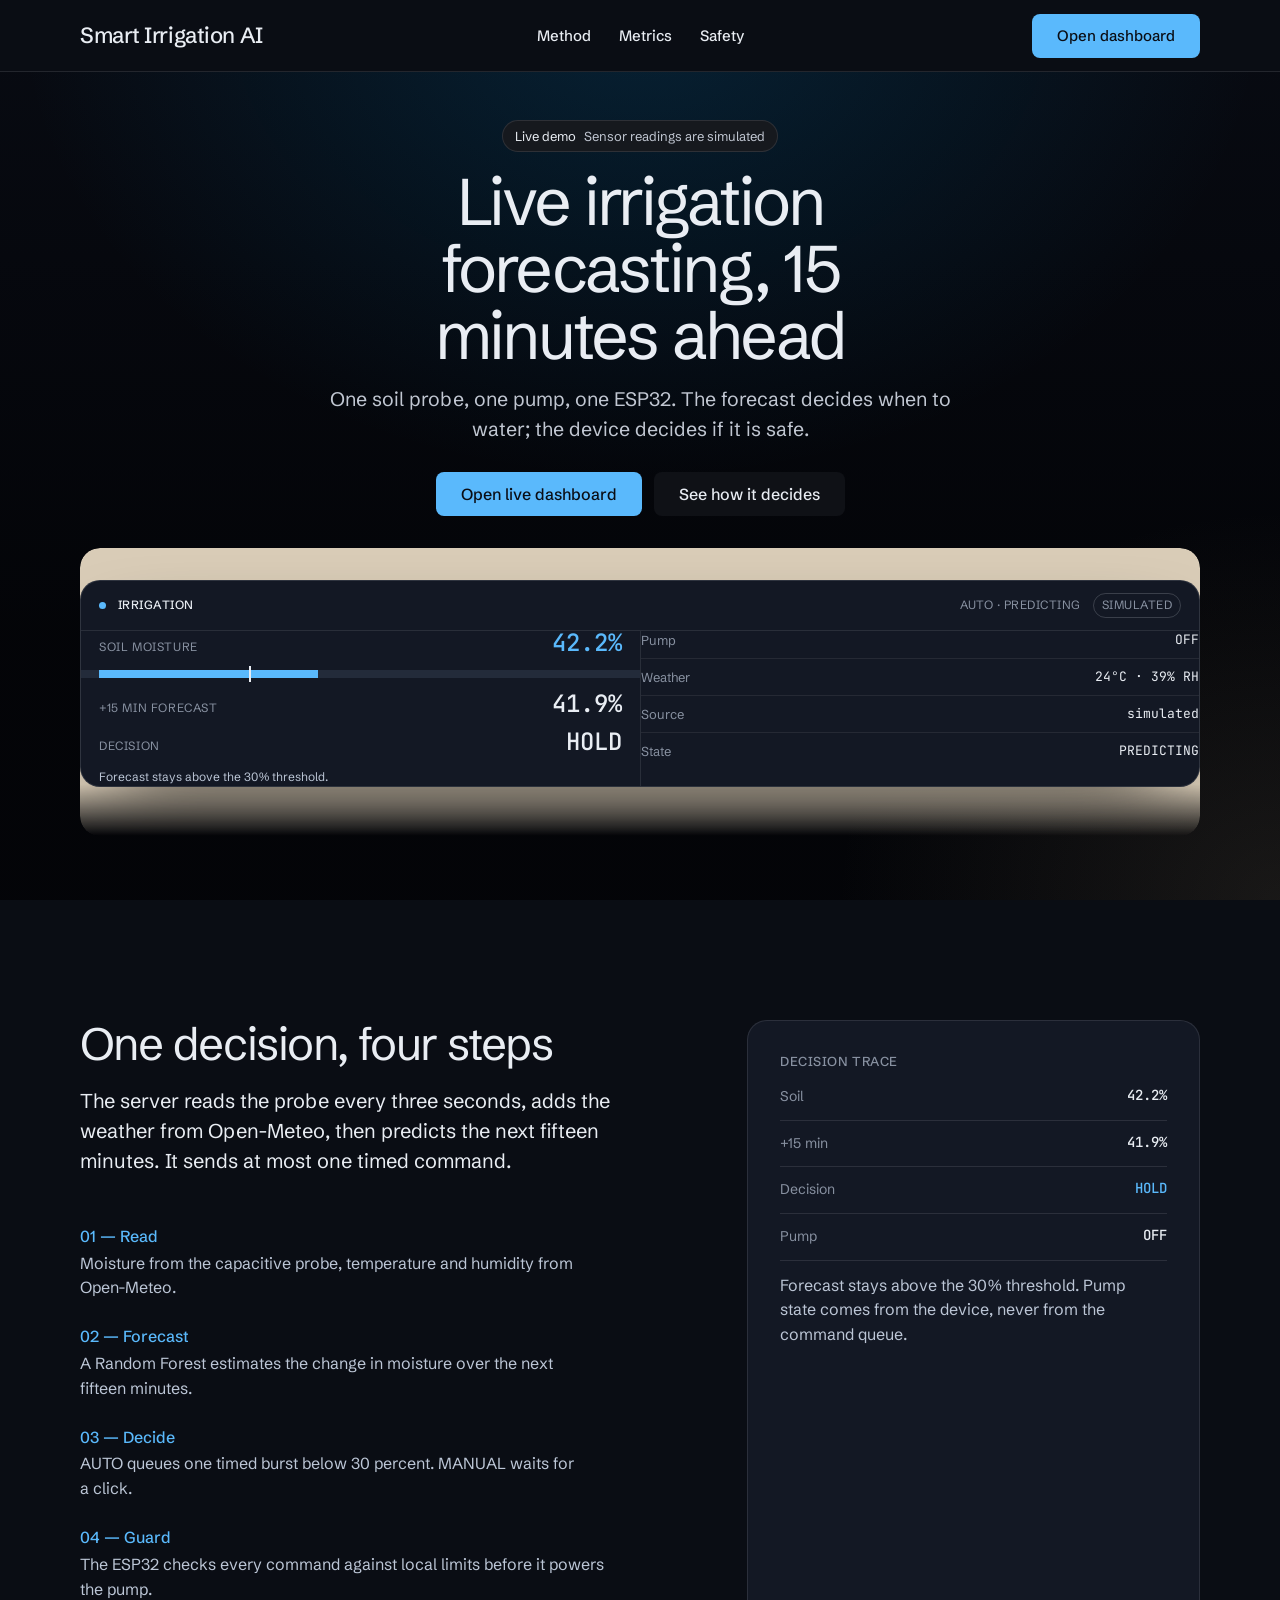
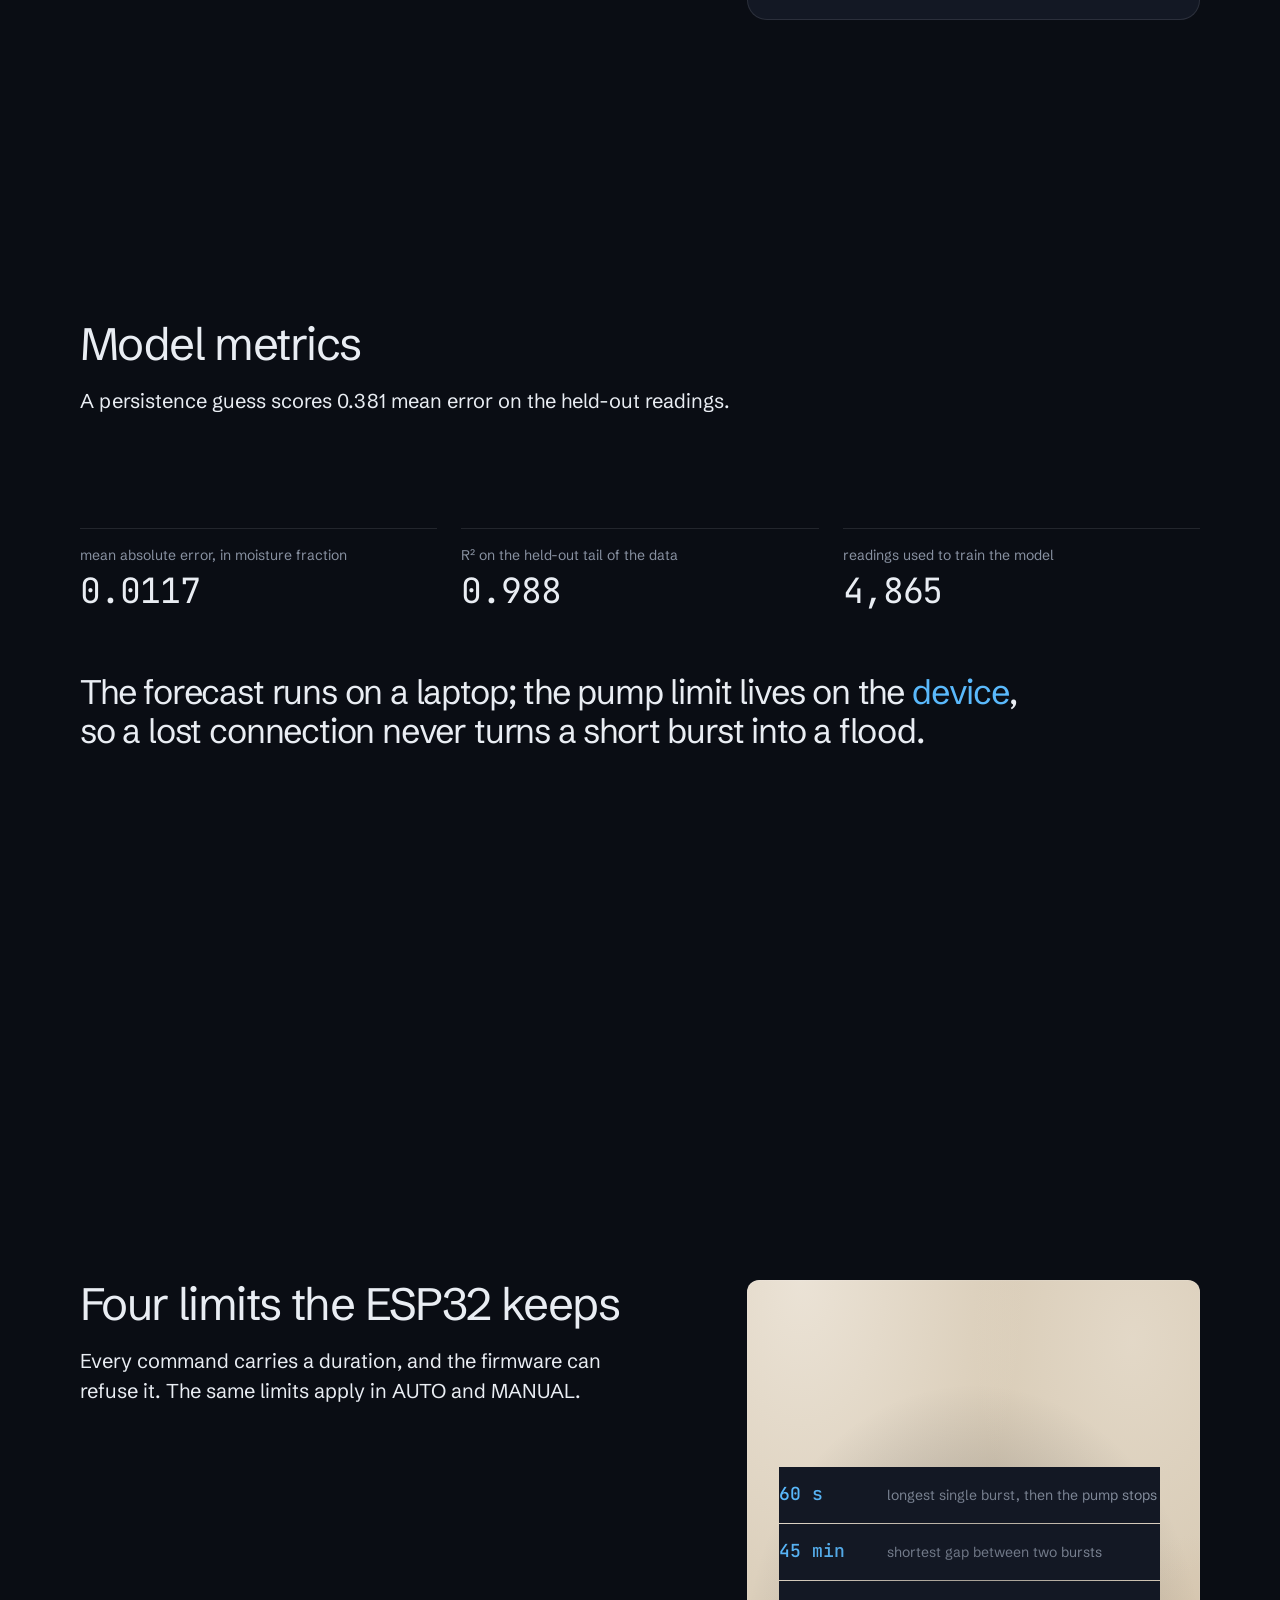
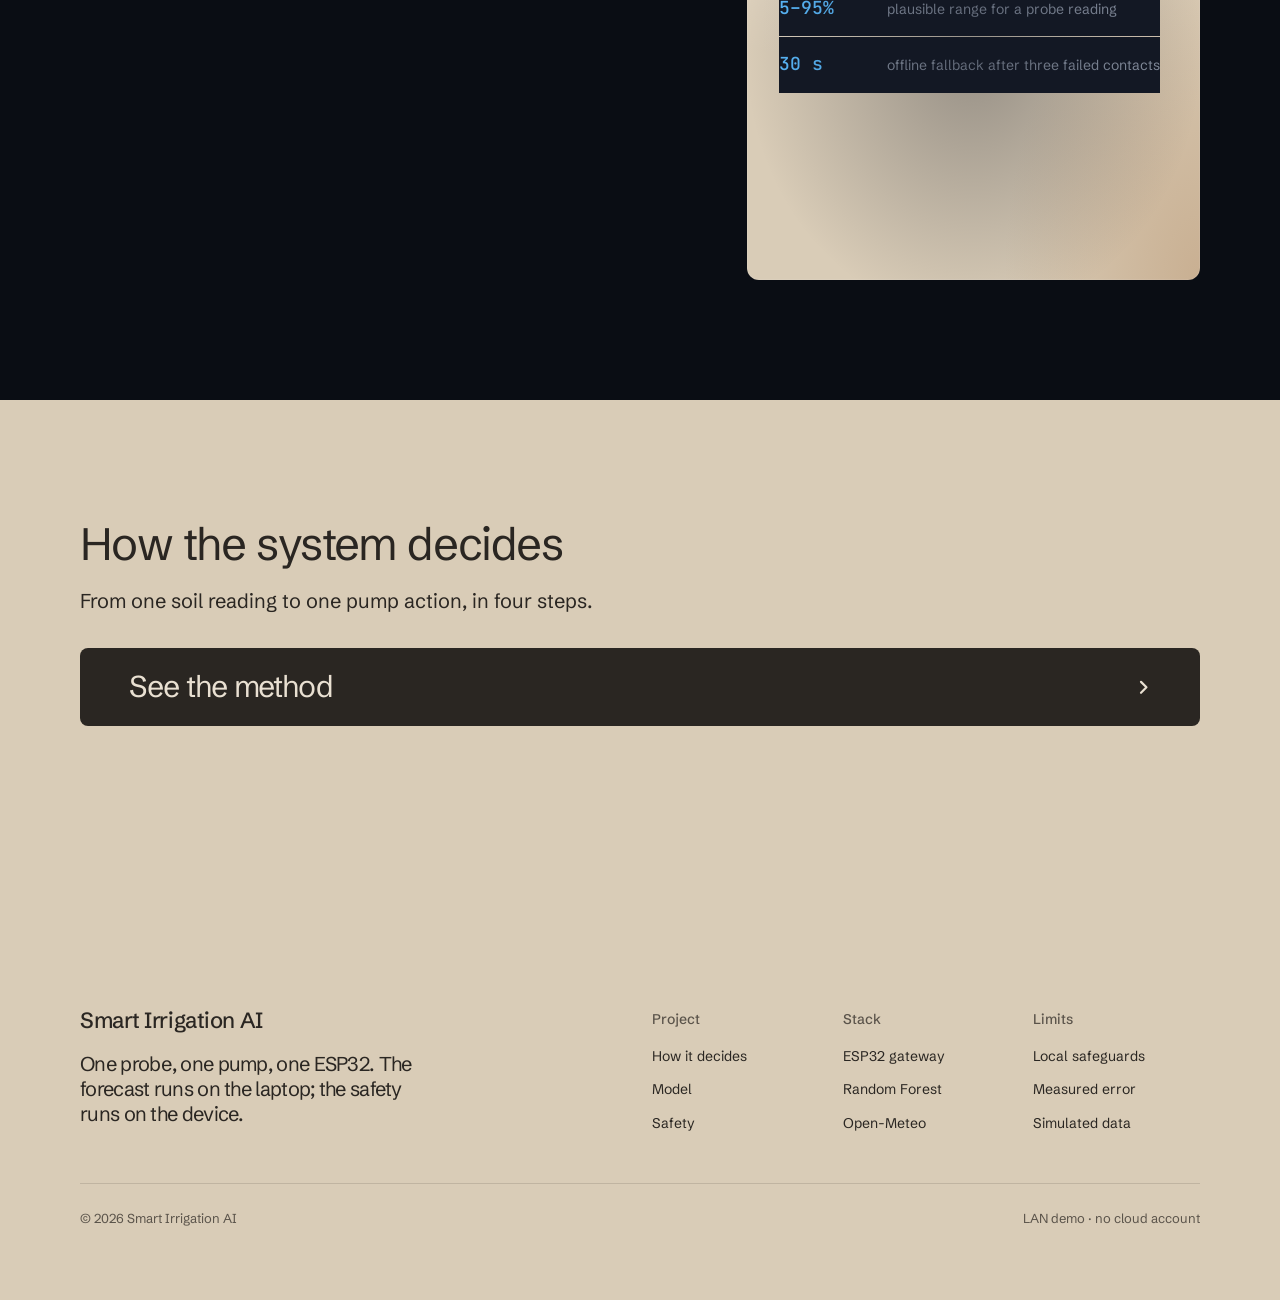
==== commit a2f6a47c: "chore: replace the close-page dashboard CTA with a method link" ====
--- a/site/index.html
+++ b/site/index.html
@@ -146,7 +146,7 @@
       <div class="nav__item"><a class="nav__link" href="#proof">Metrics</a></div>
       <div class="nav__item"><a class="nav__link" href="#safety">Safety</a></div>
     </nav>
-    <div class="nav__actions"><a class="btn btn--primary" href="/">Open dashboard</a></div>
+    <div class="nav__actions"><a class="btn btn--primary" href="/dashboard">Open dashboard</a></div>
     <button class="nav__toggle" type="button" aria-expanded="false" aria-label="Menu"><svg width="18" height="18" viewBox="0 0 18 18" aria-hidden="true"><path d="M2 5h14M2 13h14" stroke="currentColor" stroke-width="1.6" stroke-linecap="round"/></svg></button>
   </div>
 </header>
@@ -158,7 +158,7 @@
         <a class="pill" href="#safety"><span>Live demo</span><span class="muted">Sensor readings are simulated</span></a>
         <h1 id="hero-h">Live irrigation forecasting, 15 minutes ahead</h1>
         <p class="hero__lead">One soil probe, one pump, one ESP32. The forecast decides when to water; the device decides if it is safe.</p>
-        <div class="btn-row"><a class="btn btn--primary" href="/">Open live dashboard</a><a class="btn btn--secondary" href="#how">See how it decides</a></div>
+        <div class="btn-row"><a class="btn btn--primary" href="/dashboard">Open live dashboard</a><a class="btn btn--secondary" href="#how">See how it decides</a></div>
       </div>
       <div class="hero__window" data-visual role="img" aria-label="Live readout: soil moisture 42.2 percent, fifteen-minute forecast 41.9 percent, decision hold, pump off, device online, source simulated">
         <div class="live-window ly-piece" aria-hidden="true">
@@ -253,10 +253,10 @@
   <div class="wrap">
     <div class="closing__cta close--type">
       <div class="section-head">
-        <h2 id="close-h">Open the live dashboard</h2>
-        <p>Readings refresh every three seconds while the server is running.</p>
-      </div>
-      <a class="btn btn--primary btn--xl btn--wide" href="/">View the live dashboard<svg class="m-arrow" viewBox="0 0 12 12" aria-hidden="true"><path class="m-arrow__stem" d="M1 6h8"/><path class="m-arrow__head" d="M4.5 2.5 8 6l-3.5 3.5"/></svg></a>
+        <h2 id="close-h">How the system decides</h2>
+        <p>From one soil reading to one pump action, in four steps.</p>
+      </div>
+      <a class="btn btn--primary btn--xl btn--wide" href="#how">See the method<svg class="m-arrow" viewBox="0 0 12 12" aria-hidden="true"><path class="m-arrow__stem" d="M1 6h8"/><path class="m-arrow__head" d="M4.5 2.5 8 6l-3.5 3.5"/></svg></a>
     </div>
     <div class="closing__links">
       <div class="grid">
